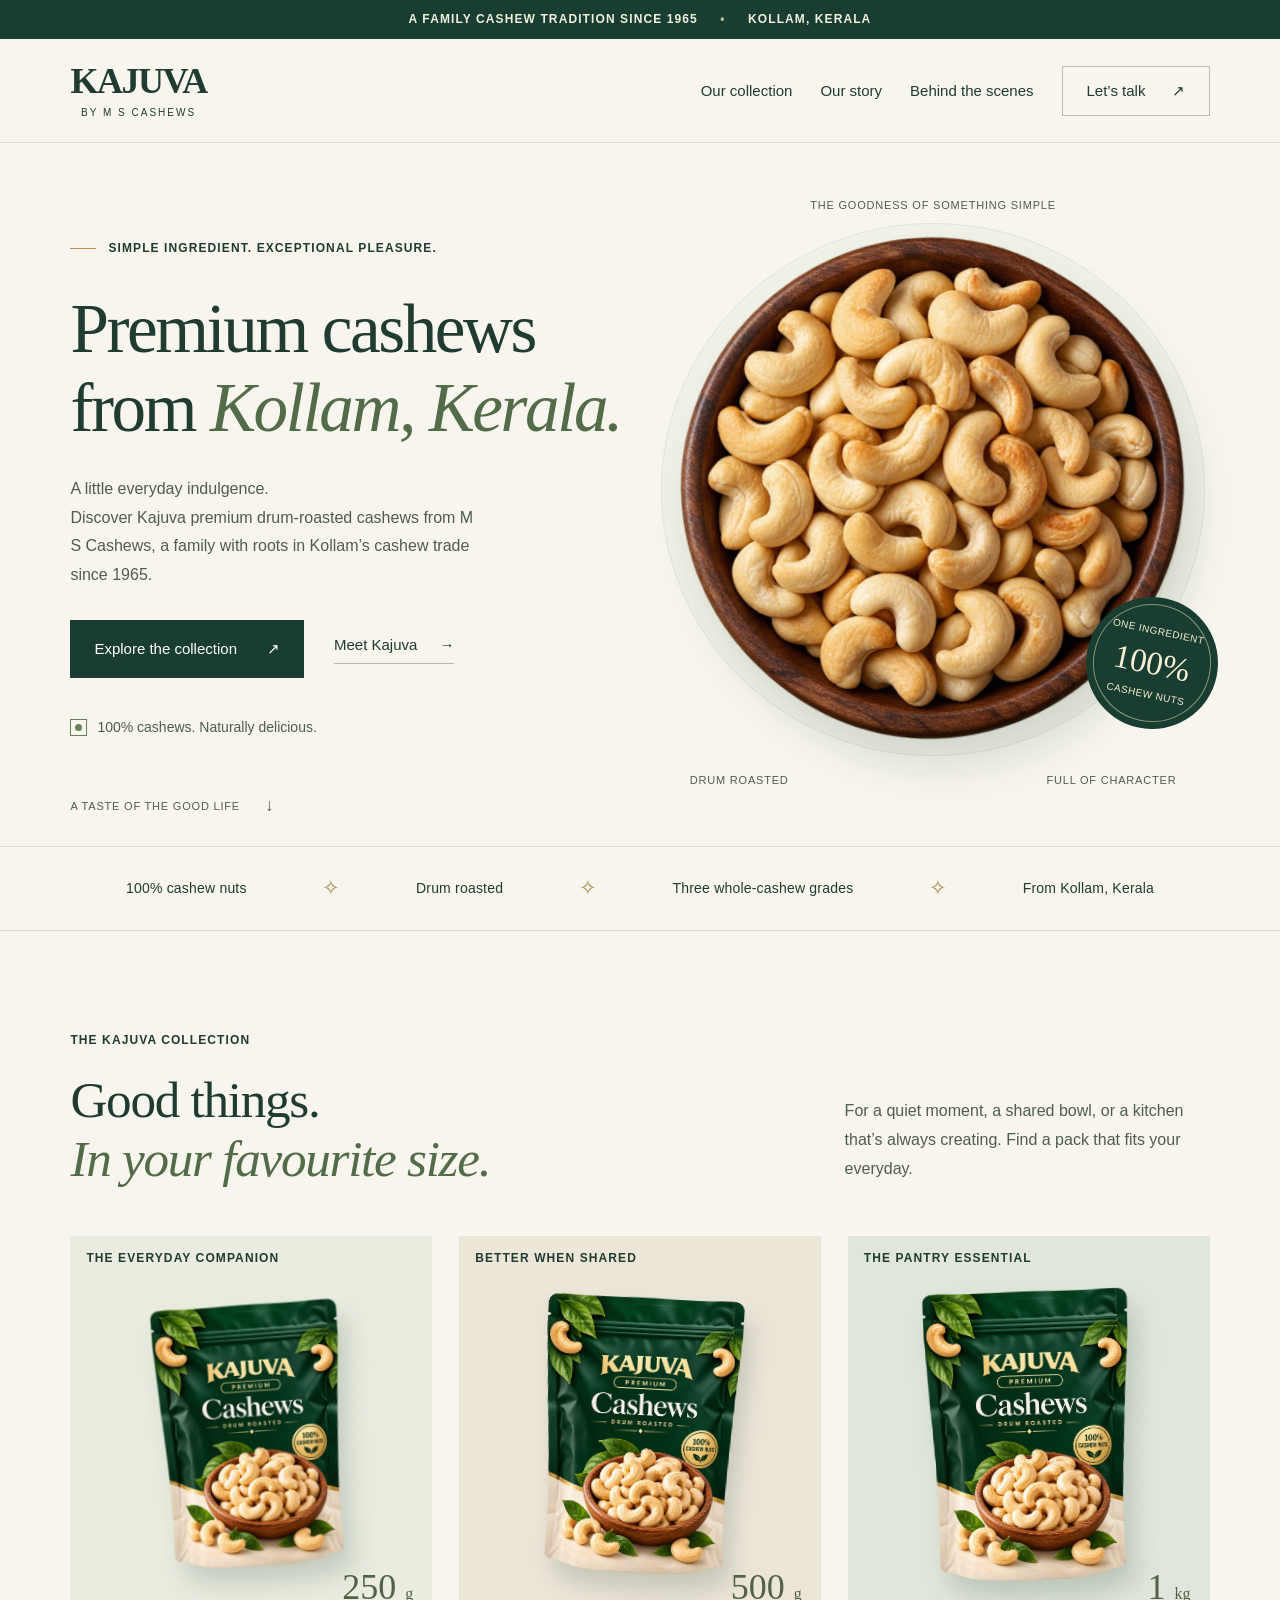
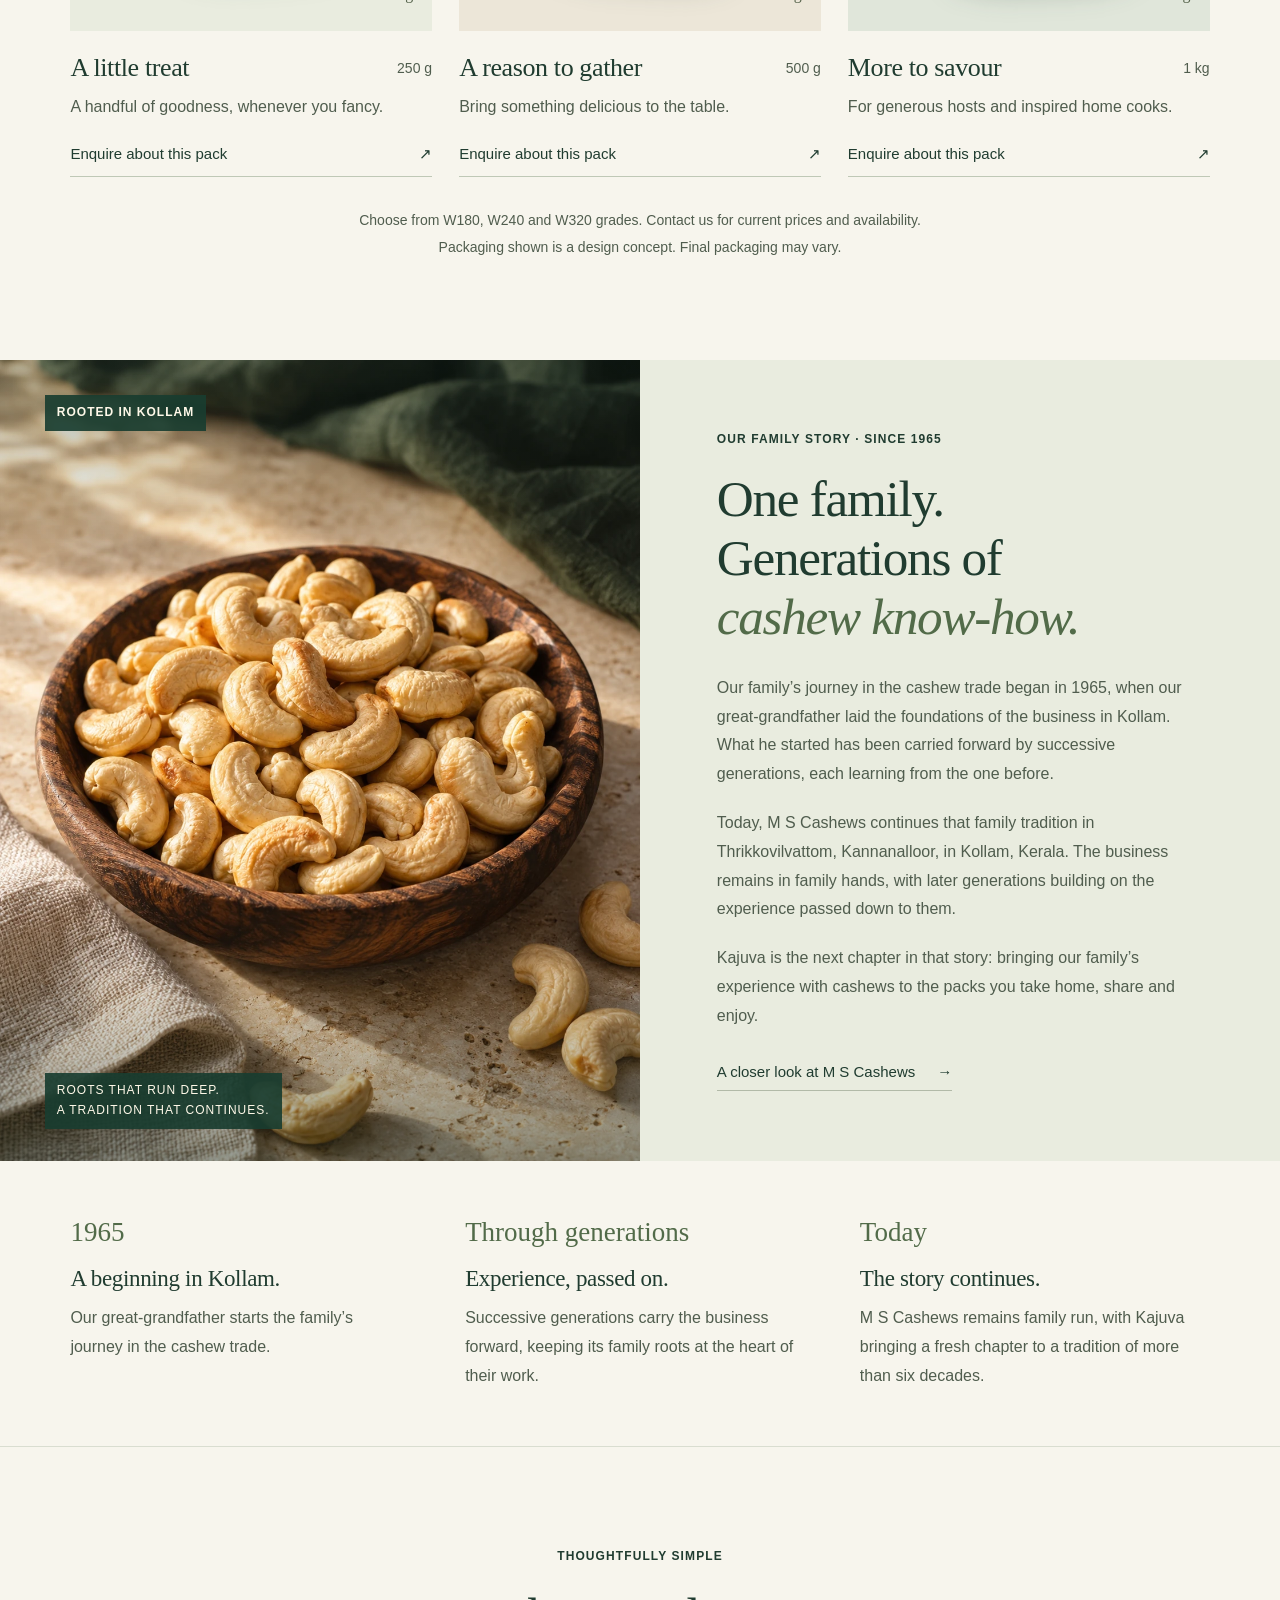
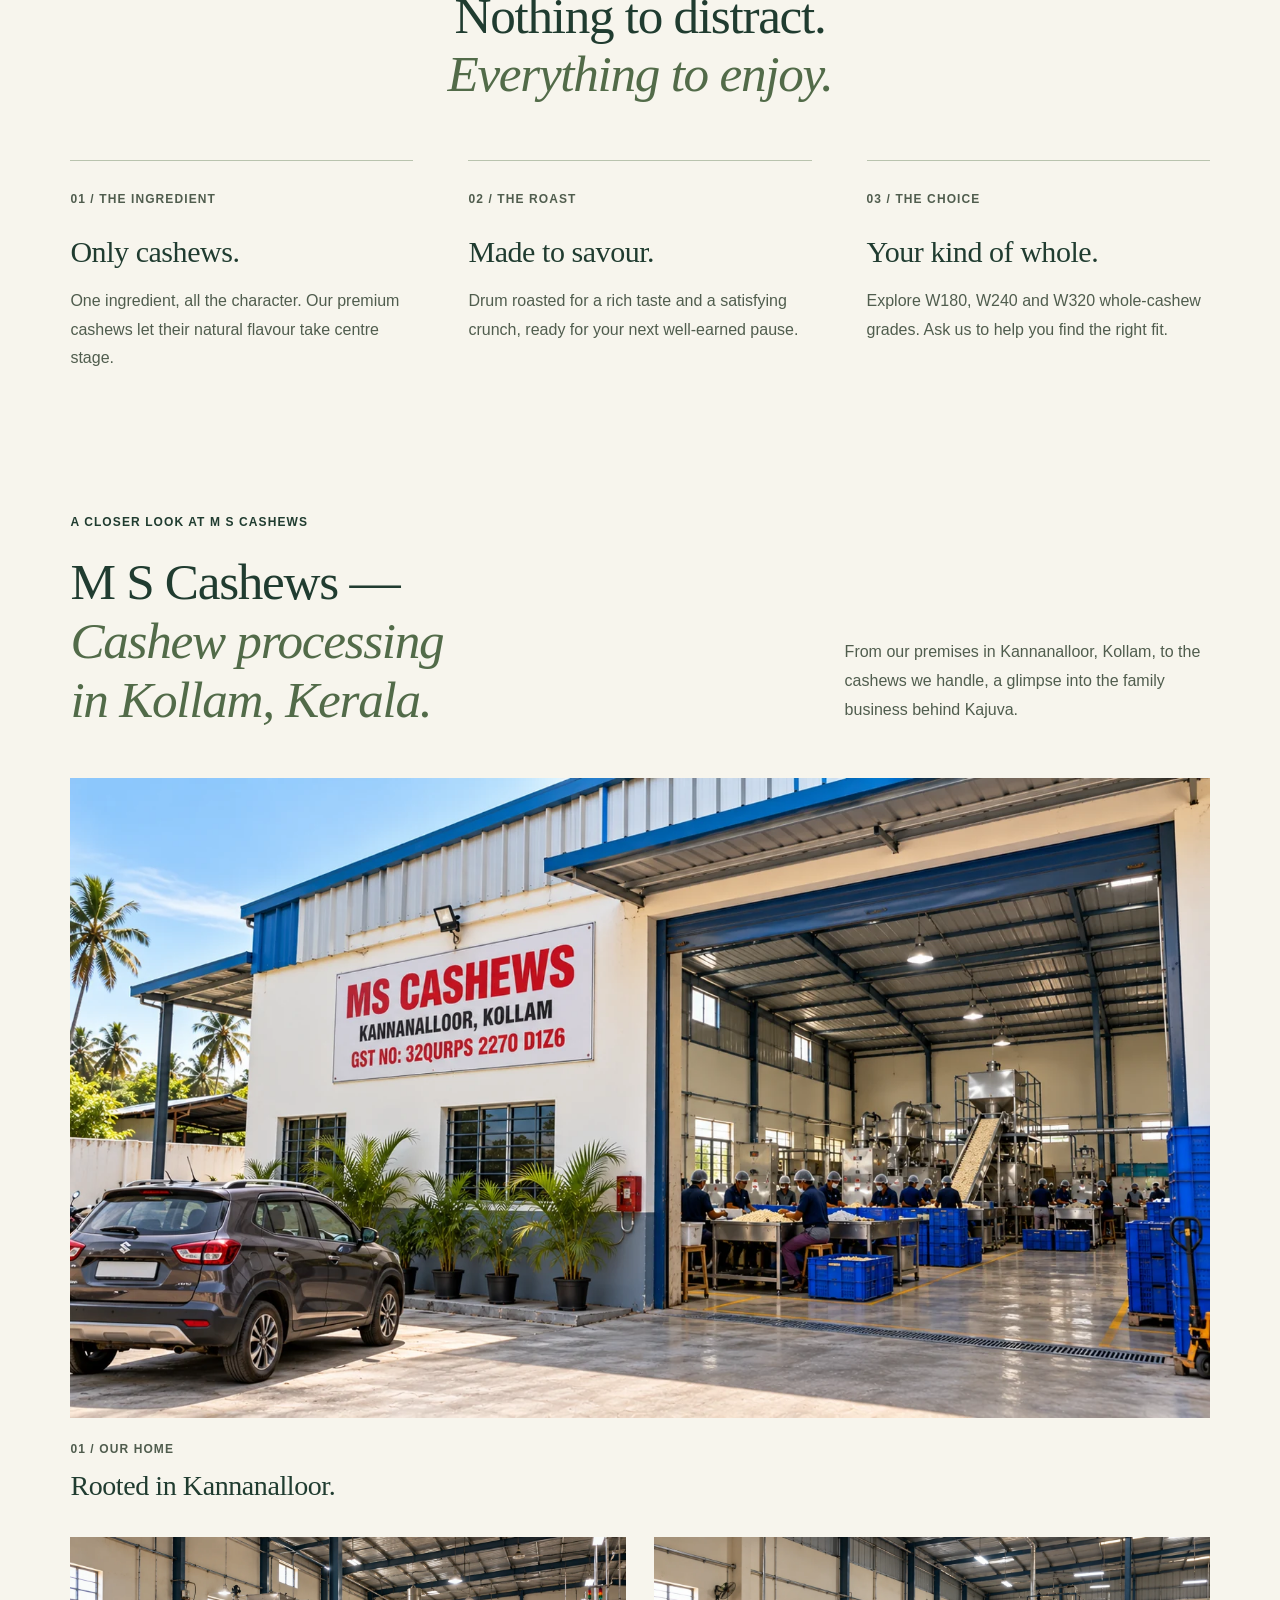
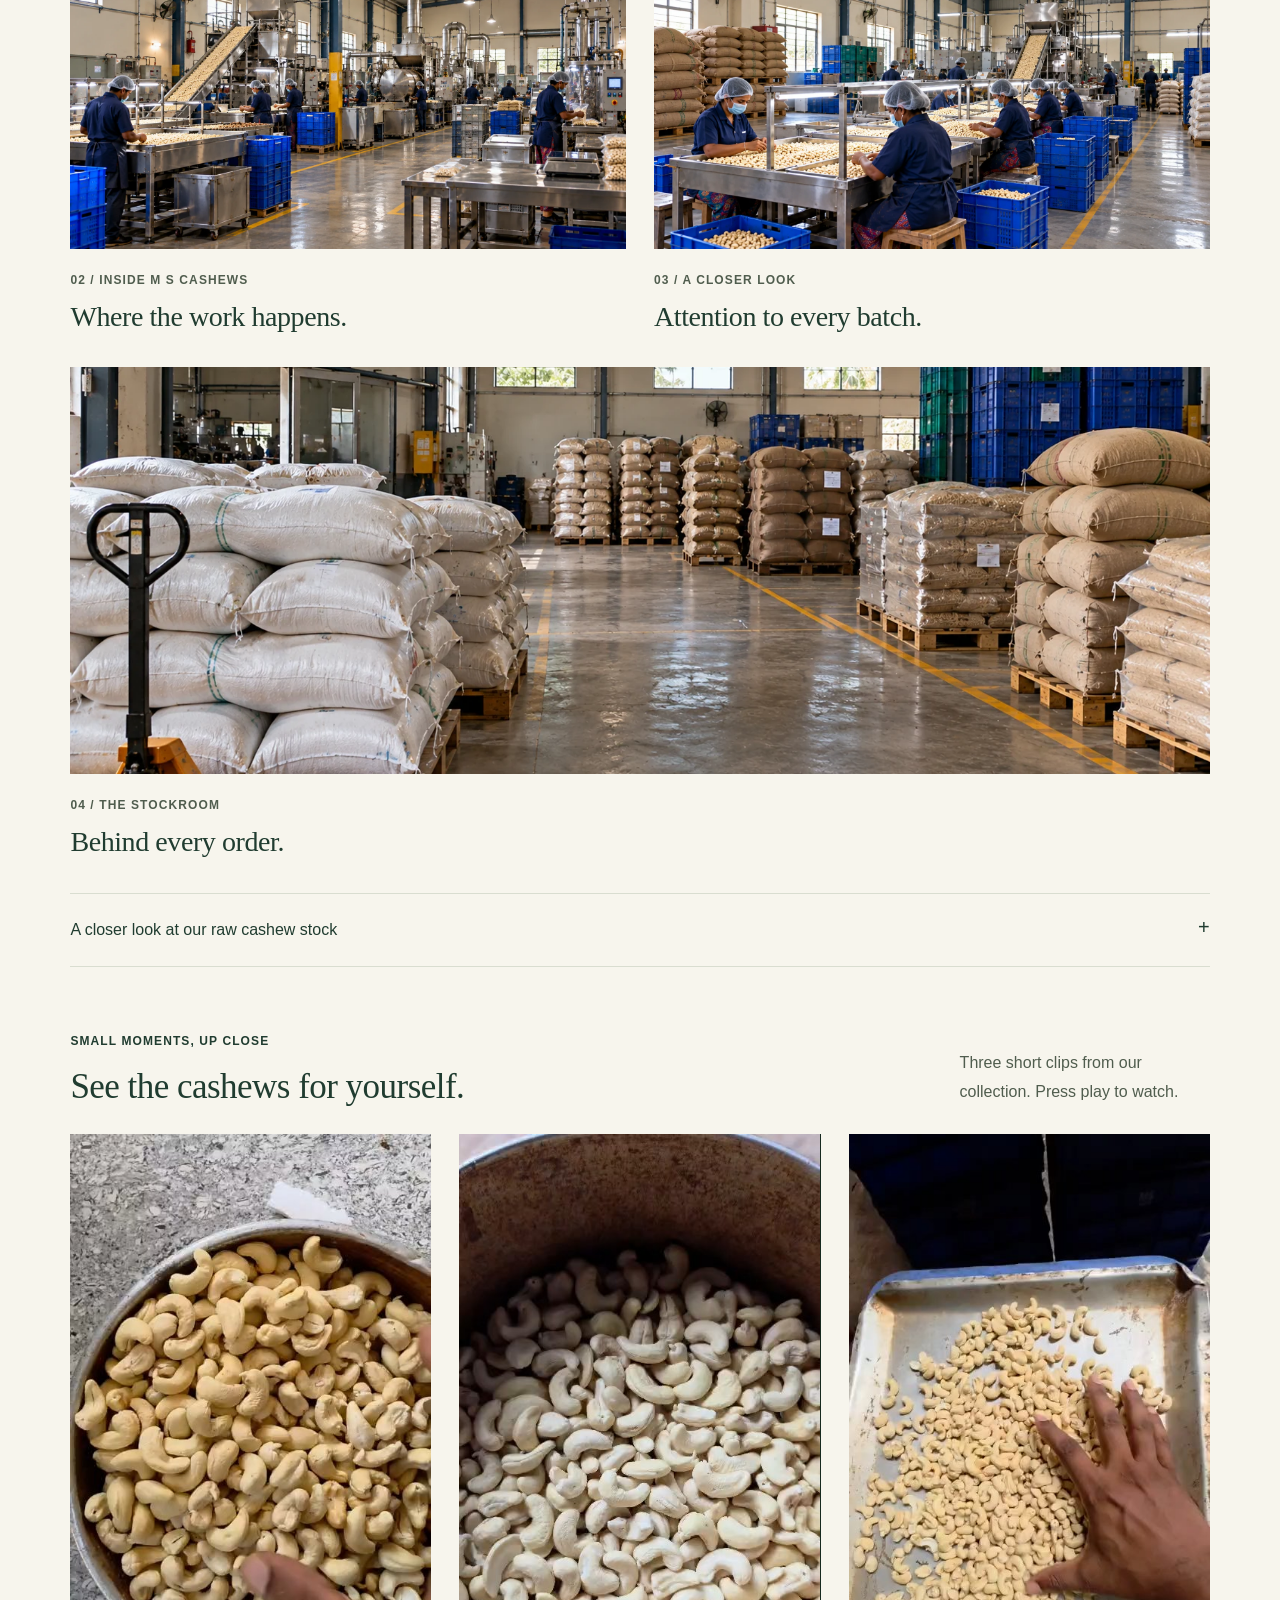
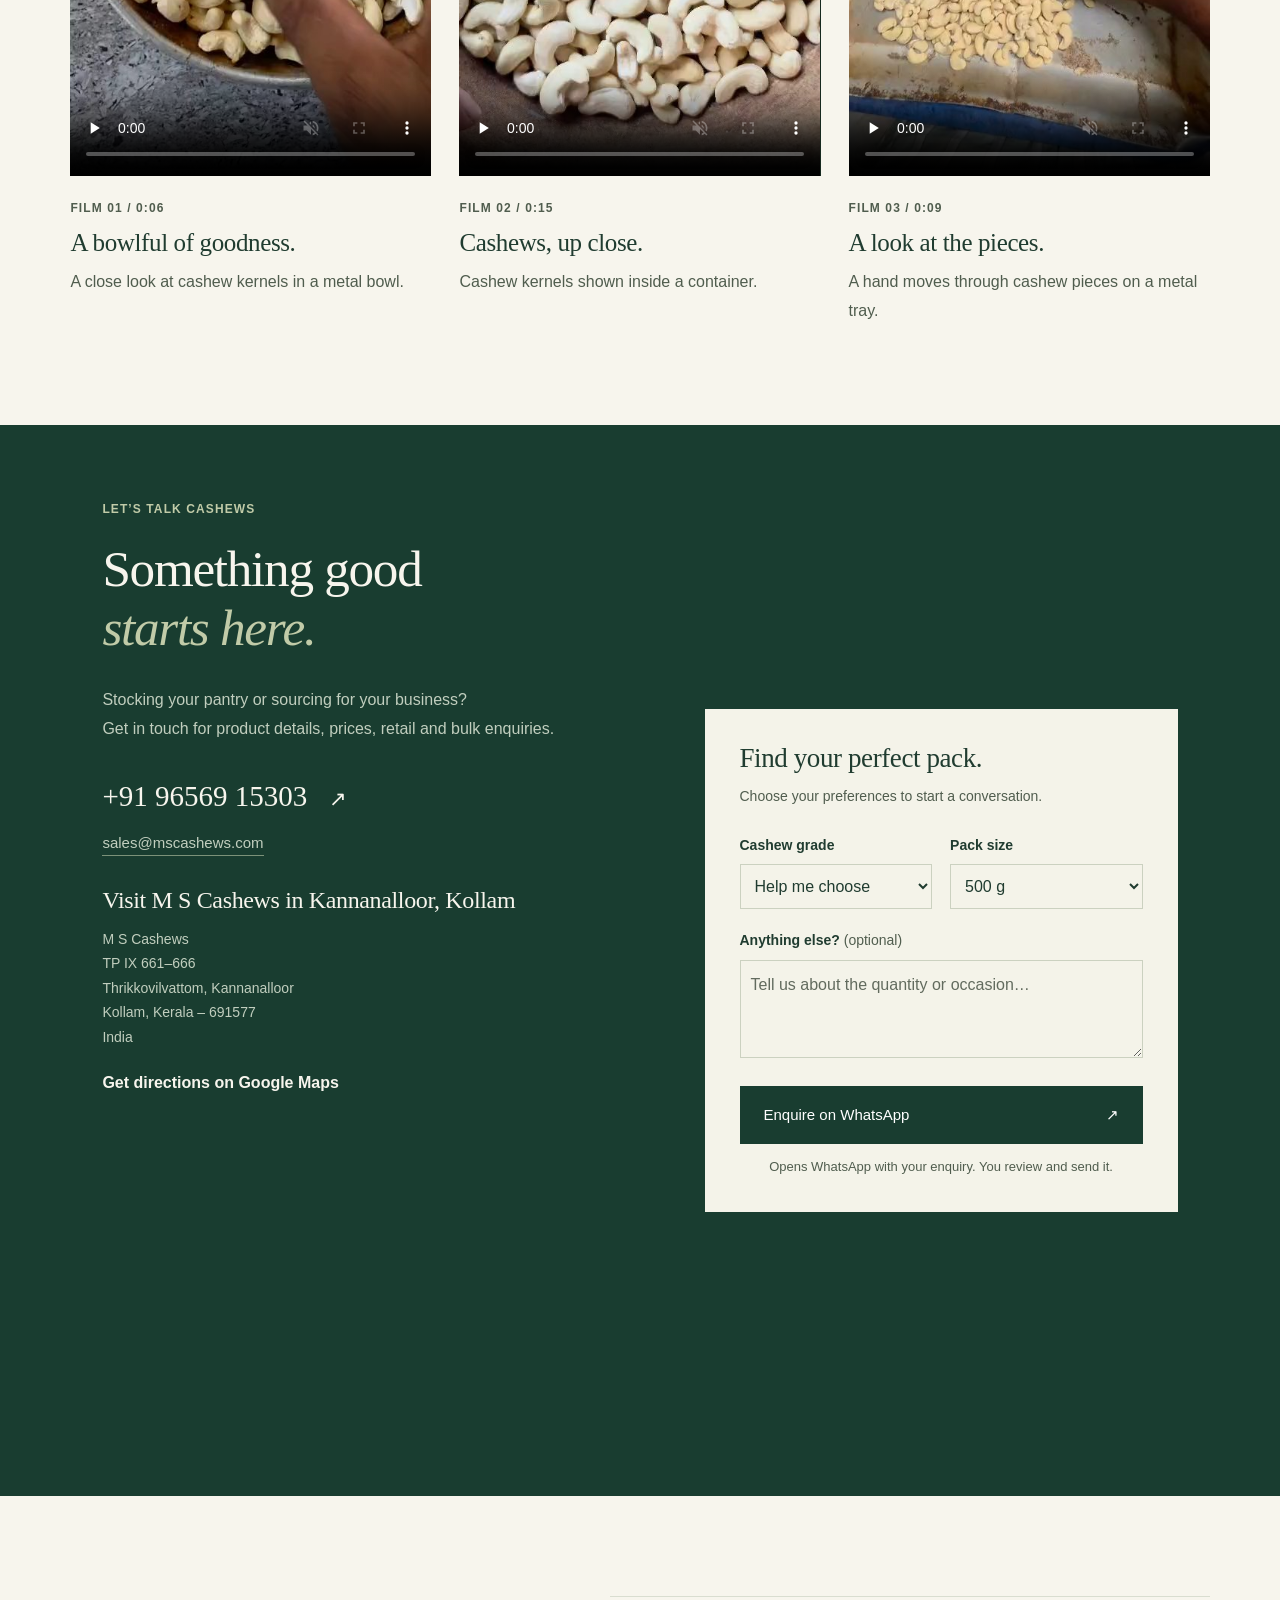
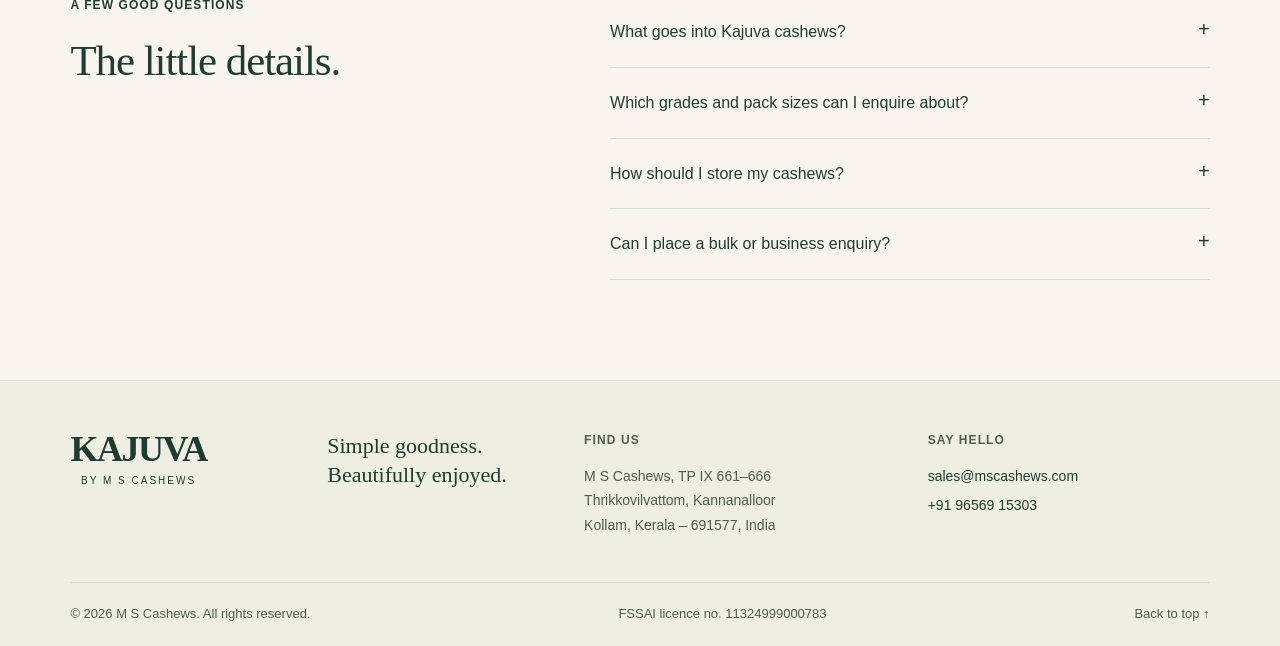
==== index.html @ 17d2f9c1 "Update index.html" ====
<!DOCTYPE html>
<html lang="en">
<head>
  <meta charset="UTF-8">
  <meta name="viewport" content="width=device-width, initial-scale=1">
  <meta name="theme-color" content="#193d30">
  <title>M S Cashews | Cashew Manufacturers in Kollam, Kerala</title>
  <meta name="description" content="Discover M S Cashews, a family-run cashew processing business in Kollam, Kerala, and Kajuva premium cashews. W180, W240 and W320 grades. Retail and bulk enquiries.">
  <link rel="canonical" href="https://www.mscashews.com/">
  <meta property="og:title" content="M S Cashews | Cashew Manufacturers in Kollam, Kerala">
  <meta property="og:description" content="Discover M S Cashews, a family-run cashew processing business in Kollam, Kerala, and Kajuva premium cashews. W180, W240 and W320 grades. Retail and bulk enquiries.">
  <meta property="og:type" content="website">
  <meta property="og:url" content="https://www.mscashews.com/">
  <meta property="og:site_name" content="M S Cashews / Kajuva">
  <meta property="og:locale" content="en_IN">
  <meta property="og:image" content="https://www.mscashews.com/assets/cashew-bowl-premium.webp">
  <meta property="og:image:type" content="image/webp">
  <meta property="og:image:width" content="1200">
  <meta property="og:image:height" content="1200">
  <meta property="og:image:alt" content="A wooden bowl filled with golden whole cashews">
  <meta name="twitter:card" content="summary_large_image">
  <meta name="twitter:title" content="M S Cashews | Cashew Manufacturers in Kollam, Kerala">
  <meta name="twitter:description" content="Discover M S Cashews, a family-run cashew processing business in Kollam, Kerala, and Kajuva premium cashews. W180, W240 and W320 grades. Retail and bulk enquiries.">
  <meta name="twitter:image" content="https://www.mscashews.com/assets/cashew-bowl-premium.webp">
  <meta name="twitter:image:alt" content="A wooden bowl filled with golden whole cashews">
  <script type="application/ld+json">
{
  "@context": "https://schema.org",
  "@type": "LocalBusiness",
  "@id": "https://www.mscashews.com/#business",
  "name": "M S Cashews",
  "url": "https://www.mscashews.com/",
  "telephone": "+91 96569 15303",
  "email": "sales@mscashews.com",
  "image": "https://www.mscashews.com/assets/factory-front.webp",
  "hasMap": "https://maps.app.goo.gl/WSSL39wLK2pPTMcL7",
  "geo": {
    "@type": "GeoCoordinates",
    "latitude": 8.8933112,
    "longitude": 76.6712317
  },
  "description": "M S Cashews is a family-run cashew business in Kannanalloor, Kollam, Kerala. The family’s cashew-trade journey began in 1965. Its consumer brand Kajuva offers premium drum-roasted cashews, with retail and bulk enquiries welcome.",
  "address": {
    "@type": "PostalAddress",
    "streetAddress": "TP IX 661–666, Thrikkovilvattom, Kannanalloor",
    "addressLocality": "Kollam",
    "addressRegion": "Kerala",
    "postalCode": "691577",
    "addressCountry": "IN"
  },
  "brand": {
    "@type": "Brand",
    "name": "Kajuva"
  }
}
  </script>
  <link rel="icon" href="assets/favicon.svg" type="image/svg+xml">
  <link rel="stylesheet" href="styles.css?v=20261001-1">
  <script src="script.js?v=20260930-5" defer></script>
</head>
<body>
  <a class="skip-link" href="#main">Skip to content</a>
  <div class="announcement">A FAMILY CASHEW TRADITION SINCE 1965 <span>•</span> KOLLAM, KERALA</div>
  <header class="header">
    <a class="brand" href="#home" aria-label="Kajuva home">KAJUVA<span>BY M S CASHEWS</span></a>
    <button class="menu-toggle" aria-controls="navigation" aria-expanded="false">Menu <span aria-hidden="true">☰</span></button>
    <nav id="navigation" aria-label="Main navigation">
      <a href="#collection">Our collection</a><a href="#story">Our story</a><a href="#behind-scenes">Behind the scenes</a>
      <a href="#contact" class="nav-contact">Let’s talk <span aria-hidden="true">↗</span></a>
    </nav>
  </header>
  <main id="main">
    <section class="hero" id="home" aria-labelledby="hero-title">
      <div class="hero-copy">
        <p class="eyebrow"><span class="tiny-line"></span> SIMPLE INGREDIENT. EXCEPTIONAL PLEASURE.</p>
        <h1 id="hero-title">Premium cashews<br>from <em>Kollam, Kerala.</em></h1>
        <p class="intro">A little everyday indulgence.<br>Discover Kajuva premium drum-roasted cashews from M S Cashews, a family with roots in Kollam’s cashew trade since 1965.</p>
        <div class="hero-actions"><a class="button" href="#collection">Explore the collection <span aria-hidden="true">↗</span></a><a class="text-link" href="#story">Meet Kajuva <span aria-hidden="true">→</span></a></div>
        <div class="hero-caption"><span class="veg" aria-hidden="true"><i></i></span><span>100% cashews. Naturally delicious.</span></div>
      </div>
      <div class="hero-art">
        <div class="hero-circle"></div>
        <span class="art-label">THE GOODNESS OF SOMETHING SIMPLE</span>
        <img class="hero-bowl" src="assets/cashew-bowl-premium.webp" alt="A wooden bowl filled with golden whole cashews" width="1200" height="1200" fetchpriority="high">
        <div class="seal"><span>ONE INGREDIENT</span><strong>100%</strong><span>CASHEW NUTS</span></div>
        <div class="art-footnote"><span>DRUM ROASTED</span><span>FULL OF CHARACTER</span></div>
      </div>
      <a class="scroll-note" href="#collection">A TASTE OF THE GOOD LIFE <span aria-hidden="true">↓</span></a>
    </section>
    <div class="qualities" aria-label="Product highlights"><span>100% cashew nuts</span><i aria-hidden="true">✧</i><span>Drum roasted</span><i aria-hidden="true">✧</i><span>Three whole-cashew grades</span><i aria-hidden="true">✧</i><span>From Kollam, Kerala</span></div>
    <section class="section collection" id="collection" aria-labelledby="collection-title">
      <div class="section-top"><div><p class="eyebrow">THE KAJUVA COLLECTION</p><h2 id="collection-title">Good things.<br><em>In your favourite size.</em></h2></div><p>For a quiet moment, a shared bowl, or a kitchen that’s always creating. Find a pack that fits your everyday.</p></div>
      <div class="product-grid">
        <article class="product"><div class="product-image"><span class="product-tag">THE EVERYDAY COMPANION</span><img src="assets/kajuva-pouch-premium.webp" width="864" height="1200" alt="Kajuva emerald and gold pouch concept" loading="lazy"><span class="pack-weight">250 <small>g</small></span></div><div class="product-title"><h3>A little treat</h3><span>250 g</span></div><p>A handful of goodness, whenever you fancy.</p><a href="https://wa.me/919656915303?text=Hello%20Kajuva%2C%20I%27d%20like%20to%20enquire%20about%20the%20250%20g%20pack." target="_blank" rel="noopener noreferrer" class="product-link">Enquire about this pack <span aria-hidden="true">↗</span></a></article>
        <article class="product"><div class="product-image"><span class="product-tag">BETTER WHEN SHARED</span><img src="assets/kajuva-pouch-premium.webp" width="864" height="1200" alt="Kajuva emerald and gold pouch concept" loading="lazy"><span class="pack-weight">500 <small>g</small></span></div><div class="product-title"><h3>A reason to gather</h3><span>500 g</span></div><p>Bring something delicious to the table.</p><a href="https://wa.me/919656915303?text=Hello%20Kajuva%2C%20I%27d%20like%20to%20enquire%20about%20the%20500%20g%20pack." target="_blank" rel="noopener noreferrer" class="product-link">Enquire about this pack <span aria-hidden="true">↗</span></a></article>
        <article class="product"><div class="product-image"><span class="product-tag">THE PANTRY ESSENTIAL</span><img src="assets/kajuva-pouch-premium.webp" width="864" height="1200" alt="Kajuva emerald and gold pouch concept" loading="lazy"><span class="pack-weight">1 <small>kg</small></span></div><div class="product-title"><h3>More to savour</h3><span>1 kg</span></div><p>For generous hosts and inspired home cooks.</p><a href="https://wa.me/919656915303?text=Hello%20Kajuva%2C%20I%27d%20like%20to%20enquire%20about%20the%201%20kg%20pack." target="_blank" rel="noopener noreferrer" class="product-link">Enquire about this pack <span aria-hidden="true">↗</span></a></article>
      </div>
      <p class="collection-note">Choose from W180, W240 and W320 grades. Contact us for current prices and availability.<br>Packaging shown is a design concept. Final packaging may vary.</p>
    </section>
    <section class="story" id="story" aria-labelledby="story-title">
      <div class="story-art"><span class="eyebrow">ROOTED IN KOLLAM</span><img src="assets/cashews-editorial.webp" alt="Whole roasted cashews in a wooden bowl, styled with natural linen and warm stone" width="1122" height="1402" loading="lazy"><span class="story-art-caption">ROOTS THAT RUN DEEP.<br>A TRADITION THAT CONTINUES.</span></div>
      <div class="story-copy"><p class="eyebrow">OUR FAMILY STORY · SINCE 1965</p><h2 id="story-title">One family.<br>Generations of<br><em>cashew know-how.</em></h2><p>Our family’s journey in the cashew trade began in 1965, when our great-grandfather laid the foundations of the business in Kollam. What he started has been carried forward by successive generations, each learning from the one before.</p><p>Today, M S Cashews continues that family tradition in Thrikkovilvattom, Kannanalloor, in Kollam, Kerala. The business remains in family hands, with later generations building on the experience passed down to them.</p><p>Kajuva is the next chapter in that story: bringing our family’s experience with cashews to the packs you take home, share and enjoy.</p><a class="text-link" href="#behind-scenes">A closer look at M S Cashews <span aria-hidden="true">→</span></a></div>
    </section>
    <div class="heritage-strip section" role="group" aria-label="Our family journey">
      <article><span class="heritage-year">1965</span><h3>A beginning in Kollam.</h3><p>Our great-grandfather starts the family’s journey in the cashew trade.</p></article>
      <article><span class="heritage-year">Through generations</span><h3>Experience, passed on.</h3><p>Successive generations carry the business forward, keeping its family roots at the heart of their work.</p></article>
      <article><span class="heritage-year">Today</span><h3>The story continues.</h3><p>M S Cashews remains family run, with Kajuva bringing a fresh chapter to a tradition of more than six decades.</p></article>
    </div>
    <section class="section quality" id="quality" aria-labelledby="quality-title">
      <div class="quality-heading"><p class="eyebrow">THOUGHTFULLY SIMPLE</p><h2 id="quality-title">Nothing to distract.<br><em>Everything to enjoy.</em></h2></div>
      <div class="quality-grid"><article><span class="feature-number">01 / THE INGREDIENT</span><h3>Only cashews.</h3><p>One ingredient, all the character. Our premium cashews let their natural flavour take centre stage.</p></article><article><span class="feature-number">02 / THE ROAST</span><h3>Made to savour.</h3><p>Drum roasted for a rich taste and a satisfying crunch, ready for your next well-earned pause.</p></article><article><span class="feature-number">03 / THE CHOICE</span><h3>Your kind of whole.</h3><p>Explore W180, W240 and W320 whole-cashew grades. Ask us to help you find the right fit.</p></article></div>
    </section>
    <section class="section behind-scenes" id="behind-scenes" aria-labelledby="behind-title">
      <div class="section-top"><div><p class="eyebrow">A CLOSER LOOK AT M S CASHEWS</p><h2 id="behind-title">M S Cashews —<br><em>Cashew processing<br>in Kollam, Kerala.</em></h2></div><p>From our premises in Kannanalloor, Kollam, to the cashews we handle, a glimpse into the family business behind Kajuva.</p></div>
      <div class="premises-grid">
        <figure class="premises-main"><a href="assets/factory-front.webp" target="_blank" rel="noopener" aria-label="View the M S Cashews premises image in a new tab"><img src="assets/factory-front.webp" alt="Front of the M S Cashews premises in Kannanalloor, Kollam" width="1600" height="900" loading="lazy"></a><figcaption><span>01 / OUR HOME</span><h3>Rooted in Kannanalloor.</h3></figcaption></figure>
        <figure><a href="assets/factory-inside.webp" target="_blank" rel="noopener" aria-label="View the work area image in a new tab"><img src="assets/factory-inside.webp" alt="Cashew equipment and blue storage crates inside M S Cashews, Kannanalloor" width="1600" height="900" loading="lazy"></a><figcaption><span>02 / INSIDE M S CASHEWS</span><h3>Where the work happens.</h3></figcaption></figure>
        <figure><a href="assets/cashew-selection.webp" target="_blank" rel="noopener" aria-label="View the cashew selection image in a new tab"><img src="assets/cashew-selection.webp" alt="People sorting cashews at tables inside M S Cashews in Kollam" width="1600" height="900" loading="lazy"></a><figcaption><span>03 / A CLOSER LOOK</span><h3>Attention to every batch.</h3></figcaption></figure>
        <figure class="premises-wide"><a href="assets/stockroom.webp" target="_blank" rel="noopener" aria-label="View the stockroom image in a new tab"><img src="assets/stockroom.webp" alt="M S Cashews stockroom with stacked sacks, storage crates and a pallet truck" width="1600" height="900" loading="lazy"></a><figcaption><span>04 / THE STOCKROOM</span><h3>Behind every order.</h3></figcaption></figure>
      </div>
      <details class="stock-gallery"><summary>A closer look at our raw cashew stock <span aria-hidden="true">+</span></summary><p>Cashews in their shells, pictured in the stock sacks. Select an image to see it in full.</p><div class="stock-grid">
        <a href="assets/raw-cashews-1.webp" target="_blank" rel="noopener" aria-label="View raw cashew stock photo 1 in a new tab"><img src="assets/raw-cashews-1.webp" alt="Raw in-shell cashews in an open jute sack, view 1" width="720" height="1280" loading="lazy"></a>
        <a href="assets/raw-cashews-2.webp" target="_blank" rel="noopener" aria-label="View raw cashew stock photo 2 in a new tab"><img src="assets/raw-cashews-2.webp" alt="Raw in-shell cashews in an open jute sack, view 2" width="720" height="1280" loading="lazy"></a>
        <a href="assets/raw-cashews-3.webp" target="_blank" rel="noopener" aria-label="View raw cashew stock photo 3 in a new tab"><img src="assets/raw-cashews-3.webp" alt="Raw in-shell cashews in an open jute sack, view 3" width="720" height="1280" loading="lazy"></a>
        <a href="assets/raw-cashews-4.webp" target="_blank" rel="noopener" aria-label="View raw cashew stock photo 4 in a new tab"><img src="assets/raw-cashews-4.webp" alt="Raw in-shell cashews in an open jute sack, view 4" width="720" height="1280" loading="lazy"></a>
      </div></details>
      <div class="video-heading"><div><p class="eyebrow">SMALL MOMENTS, UP CLOSE</p><h3>See the cashews for yourself.</h3></div><p>Three short clips from our collection. Press play to watch.</p></div>
      <div class="video-grid">
        <figure class="video-card"><video controls playsinline muted preload="none" poster="assets/video-1-poster.jpg" width="478" height="850" aria-label="A bowlful of goodness." aria-describedby="video-description-1"><source src="assets/cashews-video-1.mp4" type="video/mp4">Your browser does not support embedded video. <a href="assets/cashews-video-1.mp4">Download this video</a>.</video><figcaption><span>FILM 01 / 0:06</span><h3>A bowlful of goodness.</h3><p id="video-description-1">A close look at cashew kernels in a metal bowl.</p></figcaption></figure>
        <figure class="video-card"><video controls playsinline muted preload="none" poster="assets/video-2-poster.jpg" width="478" height="850" aria-label="Cashews, up close." aria-describedby="video-description-2"><source src="assets/cashews-video-2.mp4" type="video/mp4">Your browser does not support embedded video. <a href="assets/cashews-video-2.mp4">Download this video</a>.</video><figcaption><span>FILM 02 / 0:15</span><h3>Cashews, up close.</h3><p id="video-description-2">Cashew kernels shown inside a container.</p></figcaption></figure>
        <figure class="video-card"><video controls playsinline muted preload="none" poster="assets/video-3-poster.jpg" width="478" height="850" aria-label="A look at the pieces." aria-describedby="video-description-3"><source src="assets/cashews-video-3.mp4" type="video/mp4">Your browser does not support embedded video. <a href="assets/cashews-video-3.mp4">Download this video</a>.</video><figcaption><span>FILM 03 / 0:09</span><h3>A look at the pieces.</h3><p id="video-description-3">A hand moves through cashew pieces on a metal tray.</p></figcaption></figure>
      </div>
    </section>
    <section class="contact" id="contact" aria-labelledby="contact-title">
      <div class="contact-copy"><p class="eyebrow">LET’S TALK CASHEWS</p><h2 id="contact-title">Something good<br><em>starts here.</em></h2><p>Stocking your pantry or sourcing for your business?<br>Get in touch for product details, prices, retail and bulk enquiries.</p><a class="contact-phone" href="tel:+919656915303">+91 96569 15303 <span aria-hidden="true">↗</span></a><a class="contact-email" href="mailto:sales@mscashews.com">sales@mscashews.com</a><div class="contact-location"><h3>Visit M S Cashews in Kannanalloor, Kollam</h3><address>M S Cashews<br>TP IX 661–666<br>Thrikkovilvattom, Kannanalloor<br>Kollam, Kerala – 691577<br>India</address><p class="location-directions" style="margin:20px 0 10px;font-weight:600;">Get directions on Google Maps</p>
        <div class="google-map" style="width:100%;max-width:100%;margin:0 0 14px;border-radius:12px;overflow:hidden;">
          <iframe src="https://www.google.com/maps/embed?pb=!1m18!1m12!1m3!1d126139.27699196005!2d76.51879639726563!3d8.893311200000003!2m3!1f0!2f0!3f0!3m2!1i1024!2i768!4f13.1!3m3!1m2!1s0x3b05e31a122a84a1%3A0x15b1edde694fe89e!2sMs%20Cashews!5e0!3m2!1sen!2sin!4v1793275626502!5m2!1sen!2sin" title="M S Cashews location on Google Maps" width="100%" height="300" style="display:block;width:100%;border:0;" allowfullscreen loading="lazy" referrerpolicy="strict-origin-when-cross-origin"></iframe>
        </div></div></div>
      <form class="enquiry" id="enquiry-form"><h3>Find your perfect pack.</h3><p>Choose your preferences to start a conversation.</p><div class="form-row"><div><label for="grade">Cashew grade</label><select id="grade" name="grade"><option value="Not sure — please advise">Help me choose</option><option>W180</option><option>W240</option><option>W320</option></select></div><div><label for="pack">Pack size</label><select id="pack" name="pack"><option>250 g</option><option selected>500 g</option><option>1 kg</option><option>Bulk requirement</option><option>Other</option></select></div></div><label for="message">Anything else? <span>(optional)</span></label><textarea id="message" name="message" rows="3" maxlength="1000" placeholder="Tell us about the quantity or occasion…"></textarea><button class="button" type="submit">Enquire on WhatsApp <span aria-hidden="true">↗</span></button><p class="form-note">Opens WhatsApp with your enquiry. You review and send it.</p><noscript><p><a href="https://wa.me/919656915303">Contact us directly on WhatsApp</a></p></noscript></form>
    </section>
    <section class="section faq" aria-labelledby="faq-title"><div><p class="eyebrow">A FEW GOOD QUESTIONS</p><h2 id="faq-title">The little details.</h2></div><div class="faq-list"><details><summary>What goes into Kajuva cashews?<span aria-hidden="true">+</span></summary><p>Kajuva contains one ingredient: cashew nuts (100%), drum roasted for rich flavour and crunch. Allergen information: contains nuts.</p></details><details><summary>Which grades and pack sizes can I enquire about?<span aria-hidden="true">+</span></summary><p>Our range includes W180, W240 and W320 whole-cashew grades, with 250 g, 500 g and 1 kg packaging. Contact us to confirm the grade and size combinations currently available.</p></details><details><summary>How should I store my cashews?<span aria-hidden="true">+</span></summary><p>Store in a cool, dry place away from direct sunlight. Once opened, reseal tightly or transfer to an airtight container.</p></details><details><summary>Can I place a bulk or business enquiry?<span aria-hidden="true">+</span></summary><p>Yes. Contact M S Cashews with your preferred grade and quantity. Our team can discuss current availability, pricing and order arrangements with you.</p></details></div></section>
  </main>
  <footer><div class="footer-main"><a class="brand" href="#home">KAJUVA<span>BY M S CASHEWS</span></a><p>Simple goodness.<br>Beautifully enjoyed.</p><div><span class="footer-label">FIND US</span><address>M S Cashews, TP IX 661–666<br>Thrikkovilvattom, Kannanalloor<br>Kollam, Kerala – 691577, India</address></div><div><span class="footer-label">SAY HELLO</span><a href="mailto:sales@mscashews.com">sales@mscashews.com</a><a href="tel:+919656915303">+91 96569 15303</a></div></div><div class="footer-bottom"><span>© <span id="year">2026</span> M S Cashews. All rights reserved.</span><span>FSSAI licence no. 11324999000783</span><a href="#home">Back to top ↑</a></div></footer>
</body>
</html>
---- styles.css ----
:root{--ink:#203c30;--green:#193d30;--paper:#f7f5ed;--muted:#687165;--line:#d9ddd0;--sage:#e8ecdf;--gold:#bb9052}*{box-sizing:border-box}html{scroll-behavior:smooth;scroll-padding-top:105px}body{margin:0;background:var(--paper);color:var(--ink);font-family:Arial,Helvetica,sans-serif;font-size:15px;line-height:1.7}a{color:inherit;text-decoration:none}button,input,select,textarea{font:inherit}button,a,select,textarea{-webkit-tap-highlight-color:transparent}button,a{touch-action:manipulation}button{cursor:pointer}img{max-width:100%;display:block}h1,h2,h3,p{margin:0}h1,h2,h3{font-family:Georgia,'Times New Roman',serif;font-weight:400;line-height:1.08}h1{font-size:clamp(52px,5.4vw,88px);letter-spacing:-4px}h2{font-size:clamp(38px,4vw,58px);letter-spacing:-2px}h3{font-size:28px;letter-spacing:-.6px}em{font-weight:400;color:#6e8064}a:focus-visible,button:focus-visible,select:focus-visible,textarea:focus-visible,summary:focus-visible{outline:3px solid var(--gold);outline-offset:5px}.skip-link{position:fixed;top:-100px;left:16px;background:white;padding:12px;z-index:20}.skip-link:focus{top:12px}.announcement{background:var(--green);color:#eff0dd;text-align:center;font-size:9px;font-weight:600;letter-spacing:2.1px;padding:10px 20px}.announcement span{margin:0 18px;color:#b7c09f}.header{padding:24px 5.5%;display:flex;align-items:center;justify-content:space-between;background:var(--paper);border-bottom:1px solid var(--line);position:sticky;top:0;z-index:10}.brand{font-family:Georgia,serif;font-size:36px;line-height:1;letter-spacing:-1.5px;font-weight:bold;display:inline-block}.brand span{display:block;font-family:Arial,sans-serif;font-size:8px;letter-spacing:3px;font-weight:400;margin-top:9px;text-align:center}.header nav{display:flex;gap:38px;align-items:center;font-size:12px}.header nav>a:not(.nav-contact):hover{color:#788562}.nav-contact{border:1px solid #b6c0ad;padding:11px 24px}.nav-contact span{margin-left:22px}.menu-toggle{display:none}.hero{max-width:1600px;margin:auto;min-height:650px;padding:75px 5.5% 86px;display:grid;grid-template-columns:1.06fr 1fr;align-items:center;position:relative;overflow:hidden}.eyebrow{font-size:9px;letter-spacing:2.1px;font-weight:600;line-height:1.6}.hero .eyebrow{display:flex;align-items:center;gap:12px;margin-bottom:30px}.tiny-line{height:1px;width:26px;background:var(--gold)}.intro{font-size:15px;color:#697064;line-height:1.9;margin:27px 0 30px;max-width:365px}.hero-actions{display:flex;gap:30px;align-items:center}.button{display:inline-flex;justify-content:space-between;align-items:center;gap:30px;background:var(--green);color:#fff;border:1px solid var(--green);padding:16px 23px;font-size:12px;transition:background .2s,transform .2s}.button:hover{background:#305740;transform:translateY(-2px)}.text-link{font-size:12px;border-bottom:1px solid #b2baa8;padding-bottom:6px;display:inline-flex;gap:22px}.hero-caption{display:flex;align-items:center;gap:10px;margin-top:37px;color:#6b7266;font-size:10px}.veg{display:inline-grid;place-items:center;width:17px;height:17px;border:1px solid #668158}.veg i{display:block;width:7px;height:7px;background:#668158;border-radius:50%}.hero-art{position:relative;min-width:0;aspect-ratio:1.04;display:grid;place-items:center}.hero-circle{position:absolute;width:91%;height:91%;border-radius:50%;background:#e7eadc;box-shadow:0 0 0 19px #f0f1e7,0 0 0 20px #e1e5d7}.hero-bowl{position:relative;width:91%;filter:drop-shadow(8px 28px 20px #26372424);transform:rotate(-13deg)}.art-label{position:absolute;top:-12px;font-size:8px;letter-spacing:2.4px;z-index:1}.seal{position:absolute;right:-8px;bottom:31px;background:var(--green);color:#f7efd5;width:114px;height:114px;border-radius:50%;display:flex;flex-direction:column;align-items:center;justify-content:center;outline:1px solid #85967b;outline-offset:-8px;transform:rotate(12deg)}.seal span{font-size:7px;letter-spacing:1px}.seal strong{font-family:Georgia,serif;font-size:33px;font-weight:400;line-height:1.4}.art-footnote{position:absolute;bottom:-20px;display:flex;justify-content:space-between;width:78%;font-size:8px;letter-spacing:1.5px;color:#75806c}.scroll-note{position:absolute;bottom:25px;left:5.5%;font-size:8px;letter-spacing:1.6px;display:flex;gap:25px;align-items:center}.scroll-note span{font-size:17px}.qualities{display:flex;justify-content:space-evenly;align-items:center;gap:20px;border-block:1px solid var(--line);padding:23px 5.5%;font-size:11px;letter-spacing:.7px}.qualities i{color:#a88d53;font-size:21px;font-style:normal}.section{padding:100px 5.5%;max-width:1600px;margin:auto}.section-top{display:flex;justify-content:space-between;gap:60px;align-items:flex-end;margin-bottom:48px}.section-top .eyebrow,.quality-heading .eyebrow,.story-copy .eyebrow,.contact .eyebrow,.faq .eyebrow{margin-bottom:20px}.section-top>p{max-width:320px;font-size:13px;color:var(--muted);padding-bottom:5px}.product-grid{display:grid;grid-template-columns:repeat(3,1fr);gap:27px}.product-image{background:#e9ecdf;position:relative;height:365px;display:flex;align-items:center;justify-content:center;overflow:hidden}.product:nth-child(2) .product-image{background:#ece6d8}.product:nth-child(3) .product-image{background:#e0e6da}.product-image img{height:260px;width:auto;max-width:75%;object-fit:contain;transform:rotate(-7deg);box-shadow:12px 18px 20px #1d3c3020;border-radius:3px 3px 12px 12px;transition:transform .4s}.product:nth-child(2) .product-image img{transform:rotate(4deg)}.product:nth-child(3) .product-image img{transform:rotate(-4deg)}.product:hover .product-image img{transform:rotate(0deg) translateY(-6px)}.product-tag{position:absolute;top:18px;left:20px;font-size:8px;letter-spacing:1.6px}.pack-weight{position:absolute;bottom:12px;right:19px;font-family:Georgia,serif;font-size:36px;color:#536149}.pack-weight small{font-size:16px}.product-title{display:flex;justify-content:space-between;align-items:center;margin-top:22px;gap:10px}.product-title h3{font-size:26px}.product-title>span{font-size:11px;white-space:nowrap;color:var(--muted)}.product>p{font-size:12px;margin-top:10px;color:var(--muted)}.product-link{display:flex;justify-content:space-between;border-bottom:1px solid #bfc8b6;padding:20px 0 10px;font-size:11px}.product-link:hover{color:#788562}.collection-note{text-align:center;font-size:10px;color:var(--muted);margin-top:30px}.story{display:grid;grid-template-columns:1fr 1fr;background:#e9ecdf;max-width:1600px;margin:auto}.story-art{position:relative;overflow:hidden;background:#d9dfcc;min-height:595px;padding:45px 11%}.story-art img{width:95%;margin:20px auto;transform:rotate(-8deg)}.story-art-caption{position:absolute;bottom:35px;left:11%;font-size:8px;letter-spacing:1.8px}.story-copy{padding:70px 12%;align-self:center}.story-copy h2{margin-bottom:27px}.story-copy>p:not(.eyebrow){font-size:13px;color:#64705e;margin-bottom:20px;max-width:420px}.story-copy .text-link{margin-top:9px}.quality-heading{text-align:center;margin-bottom:56px}.quality-grid{display:grid;grid-template-columns:repeat(3,1fr);gap:55px}.quality-grid article{border-top:1px solid #b9c3ae;padding-top:23px}.feature-number{font-size:8px;letter-spacing:1.6px;color:#748269}.quality-grid h3{margin:23px 0 17px;font-size:30px}.quality-grid p{color:var(--muted);font-size:13px;max-width:300px}.contact{background:var(--green);color:var(--paper);padding:75px 8%;display:grid;grid-template-columns:1fr 1fr;gap:12%;}.contact em{color:#c1cba8}.contact .eyebrow{color:#c1cba8}.contact-copy>p:not(.eyebrow){font-size:12px;color:#c1cebe;margin:28px 0}.contact-phone{display:block;font-family:Georgia,serif;font-size:29px}.contact-phone span{font-family:Arial,sans-serif;font-size:21px;margin-left:14px}.contact-email{font-size:12px;color:#c1cebe;display:inline-block;margin-top:9px;border-bottom:1px solid #7c9279}.enquiry{background:#f4f3e9;color:var(--ink);padding:34px 35px;align-self:center}.enquiry h3{font-size:27px}.enquiry>p{font-size:11px;color:var(--muted);margin:10px 0 24px}.form-row{display:grid;grid-template-columns:1fr 1fr;gap:18px}label{display:block;font-size:10px;margin-bottom:7px}label span{color:#73806c}select,textarea{width:100%;border:1px solid #cbd1c0;background:transparent;border-radius:0;padding:12px 10px;color:var(--ink);font-size:12px;margin-bottom:19px;min-height:45px}textarea{resize:vertical;min-height:85px;max-height:250px}.enquiry .button{width:100%}.enquiry .form-note{font-size:9px;margin:12px 0 0;text-align:center}.faq{display:grid;grid-template-columns:1fr 1.25fr;gap:60px}.faq h2{font-size:43px}.faq-list details{border-bottom:1px solid var(--line)}.faq-list details:first-child{border-top:1px solid var(--line)}summary{list-style:none;cursor:pointer;font-size:13px;padding:22px 0;display:flex;justify-content:space-between;gap:22px}summary::-webkit-details-marker{display:none}summary span{font-size:20px;line-height:1}.faq-list details[open] summary span{transform:rotate(45deg)}.faq-list details p{font-size:12px;color:var(--muted);padding:0 35px 22px 0}footer{border-top:1px solid var(--line);padding:50px 5.5% 20px;background:#eeeee3}.footer-main{display:grid;grid-template-columns:1fr 1fr 1.5fr 1fr;gap:40px}.footer-main>.brand{justify-self:start;align-self:start}.footer-main>p{font-family:Georgia,serif;font-size:22px;line-height:1.35}.footer-label{display:block;font-size:8px;letter-spacing:1.8px;margin-bottom:13px;color:#6d795f}address{font-style:normal;font-size:11px;color:var(--muted)}.footer-main>div>a{display:block;font-size:11px;margin-bottom:5px}.footer-bottom{display:flex;justify-content:space-between;gap:25px;border-top:1px solid #d3d8c8;padding-top:20px;margin-top:45px;font-size:9px;color:#6d765f}@media(min-width:1500px){.hero{min-height:740px}.hero-art{max-width:600px}.product-image{height:420px}.product-image img{height:310px}}@media(max-width:1100px){.hero{min-height:580px;gap:25px}h1{letter-spacing:-2.5px}.hero-actions{gap:16px}.hero .button{gap:15px;padding:14px 17px}.hero .text-link{gap:9px}.header nav{gap:22px}.product-image{height:310px}.product-image img{height:220px}.product-title h3{font-size:22px}.contact{gap:7%;padding-inline:5.5%}.story-copy{padding:55px 10%}.story-art{min-height:560px;display:flex;flex-direction:column;justify-content:center}.quality-grid{gap:30px}.footer-main{gap:25px}}@media(max-width:760px){html{scroll-padding-top:95px}.announcement{font-size:7px;letter-spacing:1.2px;padding:9px}.announcement span{margin:0 8px}.header{padding:21px 6%;flex-wrap:wrap}.brand{font-size:30px}.brand span{font-size:7px;letter-spacing:2.5px}.menu-toggle{display:flex;align-items:center;gap:12px;background:none;border:1px solid #c3cab9;color:var(--ink);padding:8px 12px;font-size:11px}.header nav{display:none;width:100%;padding:25px 0 4px;gap:22px;flex-direction:column;align-items:stretch}.header nav.is-open{display:flex}.nav-contact{display:flex;justify-content:space-between}.hero{grid-template-columns:1fr;padding:49px 6% 60px;gap:45px;min-height:auto}.hero .eyebrow{font-size:7px;letter-spacing:1.5px;margin-bottom:23px}h1{font-size:clamp(49px,9vw,69px);letter-spacing:-2px}.intro{font-size:13px;margin:24px 0}.hero-actions{gap:24px}.hero-caption{margin-top:24px}.hero-art{width:85%;max-width:420px;justify-self:center}.seal{width:90px;height:90px;bottom:15px;right:-16px}.seal strong{font-size:27px}.seal span{font-size:6px}.art-label{font-size:6px;top:-8px;letter-spacing:2px}.art-footnote{bottom:-24px;font-size:6px;letter-spacing:1px}.scroll-note{display:none}.qualities{display:grid;grid-template-columns:1fr 1fr;text-align:center;font-size:9px;padding:22px 6%;gap:14px}.qualities i{display:none}.section{padding:65px 6%}.section-top{display:block;margin-bottom:30px}.section-top>p{margin-top:22px;max-width:400px;font-size:12px}.product-grid{grid-template-columns:1fr;gap:37px}.product-image{height:365px}.product-image img{height:280px}.product-title h3{font-size:27px}.product-tag{font-size:8px}.product>p,.product-link{font-size:12px}.collection-note{font-size:10px;text-align:left}.story{grid-template-columns:1fr}.story-art{min-height:390px;max-height:450px;padding:30px 7%}.story-art img{width:77%;max-width:350px}.story-art-caption{left:7%;bottom:20px;font-size:7px}.story-copy{padding:50px 7%}.story-copy h2{font-size:45px}.quality-heading{text-align:left;margin-bottom:32px}.quality-grid{grid-template-columns:1fr;gap:28px}.quality-grid h3{margin:14px 0}.quality-grid p{max-width:100%}.contact{grid-template-columns:1fr;padding:55px 6%;gap:35px}.contact h2{font-size:48px}.enquiry{padding:27px 23px}.faq{grid-template-columns:1fr;gap:28px}.faq h2{font-size:38px}summary{font-size:12px}.footer-main{grid-template-columns:1fr 1fr;gap:32px 20px}.footer-main>p{font-size:21px}.footer-bottom{flex-direction:column;gap:8px;margin-top:30px}footer{padding:40px 6% 25px}}@media(prefers-reduced-motion:reduce){html{scroll-behavior:auto}*,*::before,*::after{transition:none!important;animation:none!important}}

.hero-bowl,.story-art img{height:auto}
/* Premium imagery: dimensioned pouch concept and full-bleed editorial photograph. */
.product-image img{height:290px;max-width:80%;border-radius:0;box-shadow:none;filter:drop-shadow(9px 17px 12px #203c3030);transform:rotate(-4deg)}
.product:nth-child(2) .product-image img{height:305px;transform:rotate(3deg)}
.product:nth-child(3) .product-image img{height:320px;transform:rotate(-2deg)}
.product:hover .product-image img{transform:rotate(0) translateY(-5px)}
.hero-bowl{width:98%;transform:rotate(-8deg)}
.story-art{padding:0;isolation:isolate;min-height:625px;display:block}
.story-art img{position:absolute;inset:0;width:100%;height:100%;max-width:none;object-fit:cover;object-position:center;transform:none;margin:0;z-index:-2}
.story-art::after{content:"";position:absolute;inset:0;z-index:-1;background:linear-gradient(180deg,#142b2355,transparent 25%,transparent 70%,#142b2370)}
.story-art>.eyebrow{position:absolute;top:35px;left:7%;color:#fff9e9}
.story-art-caption{left:7%;bottom:32px;color:#fff9e9}
@media(min-width:1500px){.product-image img{height:330px}.product:nth-child(2) .product-image img{height:345px}.product:nth-child(3) .product-image img{height:360px}}
@media(min-width:761px) and (max-width:1100px){.product-image img{height:235px}.product:nth-child(2) .product-image img{height:250px}.product:nth-child(3) .product-image img{height:265px}}
@media(max-width:760px){.product-image img{height:285px}.product:nth-child(2) .product-image img{height:300px}.product:nth-child(3) .product-image img{height:315px}.story-art{min-height:470px;max-height:none}.story-art img{width:100%;height:100%;max-width:none;object-position:center 52%}}
/* Family heritage and supplied business media. */
.heritage-strip{display:grid;grid-template-columns:repeat(3,1fr);gap:45px;padding-top:55px;padding-bottom:55px;border-bottom:1px solid var(--line)}
.heritage-year{display:block;font-family:Georgia,serif;font-size:27px;color:#788364;margin-bottom:18px;line-height:1.2}
.heritage-strip h3{font-size:23px;margin-bottom:12px}.heritage-strip p{font-size:12px;color:var(--muted);max-width:330px}
.behind-scenes{padding-top:40px}.premises-grid{display:grid;grid-template-columns:1fr 1fr;gap:34px 28px}.premises-grid figure,.video-grid figure{margin:0;min-width:0}.premises-main,.premises-wide{grid-column:1/-1}.premises-grid a{display:block;overflow:hidden}.premises-grid img{width:100%;height:auto;aspect-ratio:16/9;object-fit:cover;transition:transform .4s}.premises-grid a:hover img{transform:scale(1.02)}.premises-wide img{aspect-ratio:2.8;object-position:center 60%}.premises-grid figcaption{padding-top:16px}.premises-grid figcaption span,.video-card figcaption>span{font-size:8px;letter-spacing:1.7px;color:var(--muted)}.premises-grid h3{font-size:28px;margin-top:8px}.stock-gallery{margin-top:35px;border-block:1px solid var(--line)}.stock-gallery summary{font-size:13px;padding:23px 0}.stock-gallery[open] summary span{transform:rotate(45deg)}.stock-gallery>p{font-size:12px;color:var(--muted);margin-bottom:22px}.stock-grid{display:grid;grid-template-columns:repeat(4,1fr);gap:18px;padding-bottom:28px}.stock-grid img{width:100%;height:auto;aspect-ratio:9/14;object-fit:cover}.stock-grid a{display:block;min-width:0}.video-heading{margin:65px 0 27px;display:flex;justify-content:space-between;gap:30px;align-items:end}.video-heading .eyebrow{margin-bottom:15px}.video-heading h3{font-size:35px}.video-heading>p{font-size:12px;max-width:250px;color:var(--muted)}.video-grid{display:grid;grid-template-columns:repeat(3,1fr);gap:28px}.video-card video{display:block;width:100%;height:auto;aspect-ratio:478/850;background:#16291f;object-fit:contain}.video-card figcaption{padding-top:17px}.video-card h3{font-size:25px;margin:8px 0 10px}.video-card p{font-size:12px;color:var(--muted)}
@media(max-width:760px){.heritage-strip{grid-template-columns:1fr;gap:28px;padding-top:40px;padding-bottom:40px}.heritage-strip article+article{border-top:1px solid var(--line);padding-top:27px}.heritage-year{margin-bottom:12px}.heritage-strip p{max-width:none}.behind-scenes{padding-top:10px}.premises-grid{grid-template-columns:1fr;gap:28px}.premises-main,.premises-wide{grid-column:auto}.premises-wide img{aspect-ratio:16/9}.premises-grid h3{font-size:26px}.stock-grid{grid-template-columns:1fr 1fr;gap:12px}.video-heading{display:block;margin-top:45px}.video-heading h3{font-size:30px}.video-heading>p{margin-top:18px;max-width:none}.video-grid{grid-template-columns:1fr;gap:35px}.video-card video{max-height:480px}.video-card figcaption{max-width:350px}.story-copy h2{font-size:42px}}
/* Readability: comfortable text sizes and stronger contrast across screen sizes. */
:root{--muted:#505d4e}
body{font-size:16px;line-height:1.75}
h1,h2,h3{line-height:1.15}
h1{letter-spacing:-.035em}h2{letter-spacing:-.025em}h3{letter-spacing:-.015em}
em{color:#526b49}.heritage-year{color:#526b49}
.announcement{font-size:12px;letter-spacing:1.1px;line-height:1.6}
.brand span{font-size:10px;letter-spacing:2px}
.header nav{font-size:15px;gap:28px}.menu-toggle{font-size:14px}
.eyebrow,.hero .eyebrow,.product-tag,.feature-number,.footer-label,.premises-grid figcaption span,.video-card figcaption>span{font-size:12px;letter-spacing:1.1px;font-weight:600;line-height:1.65}
.feature-number,.footer-label{color:var(--muted)}
.intro,.section-top>p,.story-copy>p:not(.eyebrow),.quality-grid p,.heritage-strip p,.contact-copy>p:not(.eyebrow),.faq-list details p,.stock-gallery>p,.video-heading>p,.video-card p,.product>p{font-size:16px;line-height:1.8}
.intro,.story-copy>p:not(.eyebrow){color:var(--muted)}
.intro{max-width:410px}.section-top>p{max-width:365px}.story-copy>p:not(.eyebrow){max-width:480px}.quality-grid p{max-width:370px}
.button,.text-link,.product-link,.contact-email{font-size:15px;line-height:1.6}
.hero-caption,.qualities,.product-title>span,.collection-note,.enquiry>p, .footer-main>div>a,address{font-size:14px;line-height:1.75}
.hero-caption{color:var(--muted)}.qualities{letter-spacing:.2px}
.collection-note{line-height:1.9}.enquiry .form-note,.footer-bottom{font-size:13px;line-height:1.75}
label{font-size:14px;font-weight:600}label span{color:var(--muted);font-weight:400}
select,textarea{font-size:16px;line-height:1.5}textarea::placeholder{color:#626b5e;opacity:1}
summary,.stock-gallery summary{font-size:16px;line-height:1.6}
.art-label,.art-footnote,.scroll-note{font-size:11px;letter-spacing:.8px;color:var(--muted)}
.art-label{top:-22px}.art-footnote{width:88%;gap:14px;bottom:-30px}
.seal{width:132px;height:132px}.seal span{font-size:10px;letter-spacing:.5px}
.story-art>.eyebrow,.story-art-caption{font-size:12px;letter-spacing:1px;line-height:1.65;background:#193d30e8;padding:8px 12px;max-width:86%;text-shadow:none}
.product-tag{top:13px;left:16px}.product-image{height:395px}
.footer-main{grid-template-columns:1fr 1fr 1.4fr 1.3fr}.footer-main>div{min-width:0}.footer-main>div>a{overflow-wrap:anywhere}
.footer-bottom{color:var(--muted);flex-wrap:wrap}
.hero-actions{flex-wrap:wrap;row-gap:18px}.form-row>div{min-width:0}
@media(min-width:1500px){.product-image{height:440px}}
@media(min-width:761px) and (max-width:1100px){.header nav{gap:18px;font-size:14px}.product-image{height:330px}.hero .button{gap:12px}.hero .text-link{gap:12px}.footer-main{grid-template-columns:1fr 1fr}.story-copy{padding-inline:8%}}
@media(max-width:760px){
 .announcement{font-size:11px;letter-spacing:.5px;padding:9px 15px}.announcement span{margin:0 5px}
 .brand span{font-size:10px;letter-spacing:1.4px}.header nav{font-size:16px}
 .hero .eyebrow{font-size:12px;letter-spacing:.8px}.tiny-line{flex-shrink:0}
 .hero{gap:55px}.hero-actions{gap:18px}.hero .button{padding:14px 17px;gap:14px}
 h1{letter-spacing:-.035em}h2{letter-spacing:-.025em}
 .intro,.section-top>p,.product>p{font-size:16px}.product-link{font-size:15px}
 .qualities{font-size:13px;gap:15px}.collection-note{font-size:14px}
 .art-label{display:none}.art-footnote{font-size:11px;letter-spacing:.1px;width:100%;bottom:-33px}
 .seal{width:112px;height:112px;right:-18px;bottom:8px}.seal span{font-size:9px;letter-spacing:.2px}
 .product-image{height:390px}.product-tag{font-size:12px}
 .story-art-caption{font-size:12px}.story-copy h2{font-size:40px}
 .footer-main{grid-template-columns:1fr 1fr}.contact-phone{font-size:27px}
 .enquiry{padding:27px 20px}.form-row{grid-template-columns:1fr;gap:0}
}
@media(max-width:380px){.footer-main{grid-template-columns:1fr}.hero-art{width:88%}.art-footnote{font-size:10px}.hero-actions .text-link{margin-top:2px}}

/* Location details inherit the existing contact palette and type. */
.contact-location{margin-top:30px}.contact-location h3{font-size:24px;margin-bottom:12px}.contact-location address{color:#c1cebe}
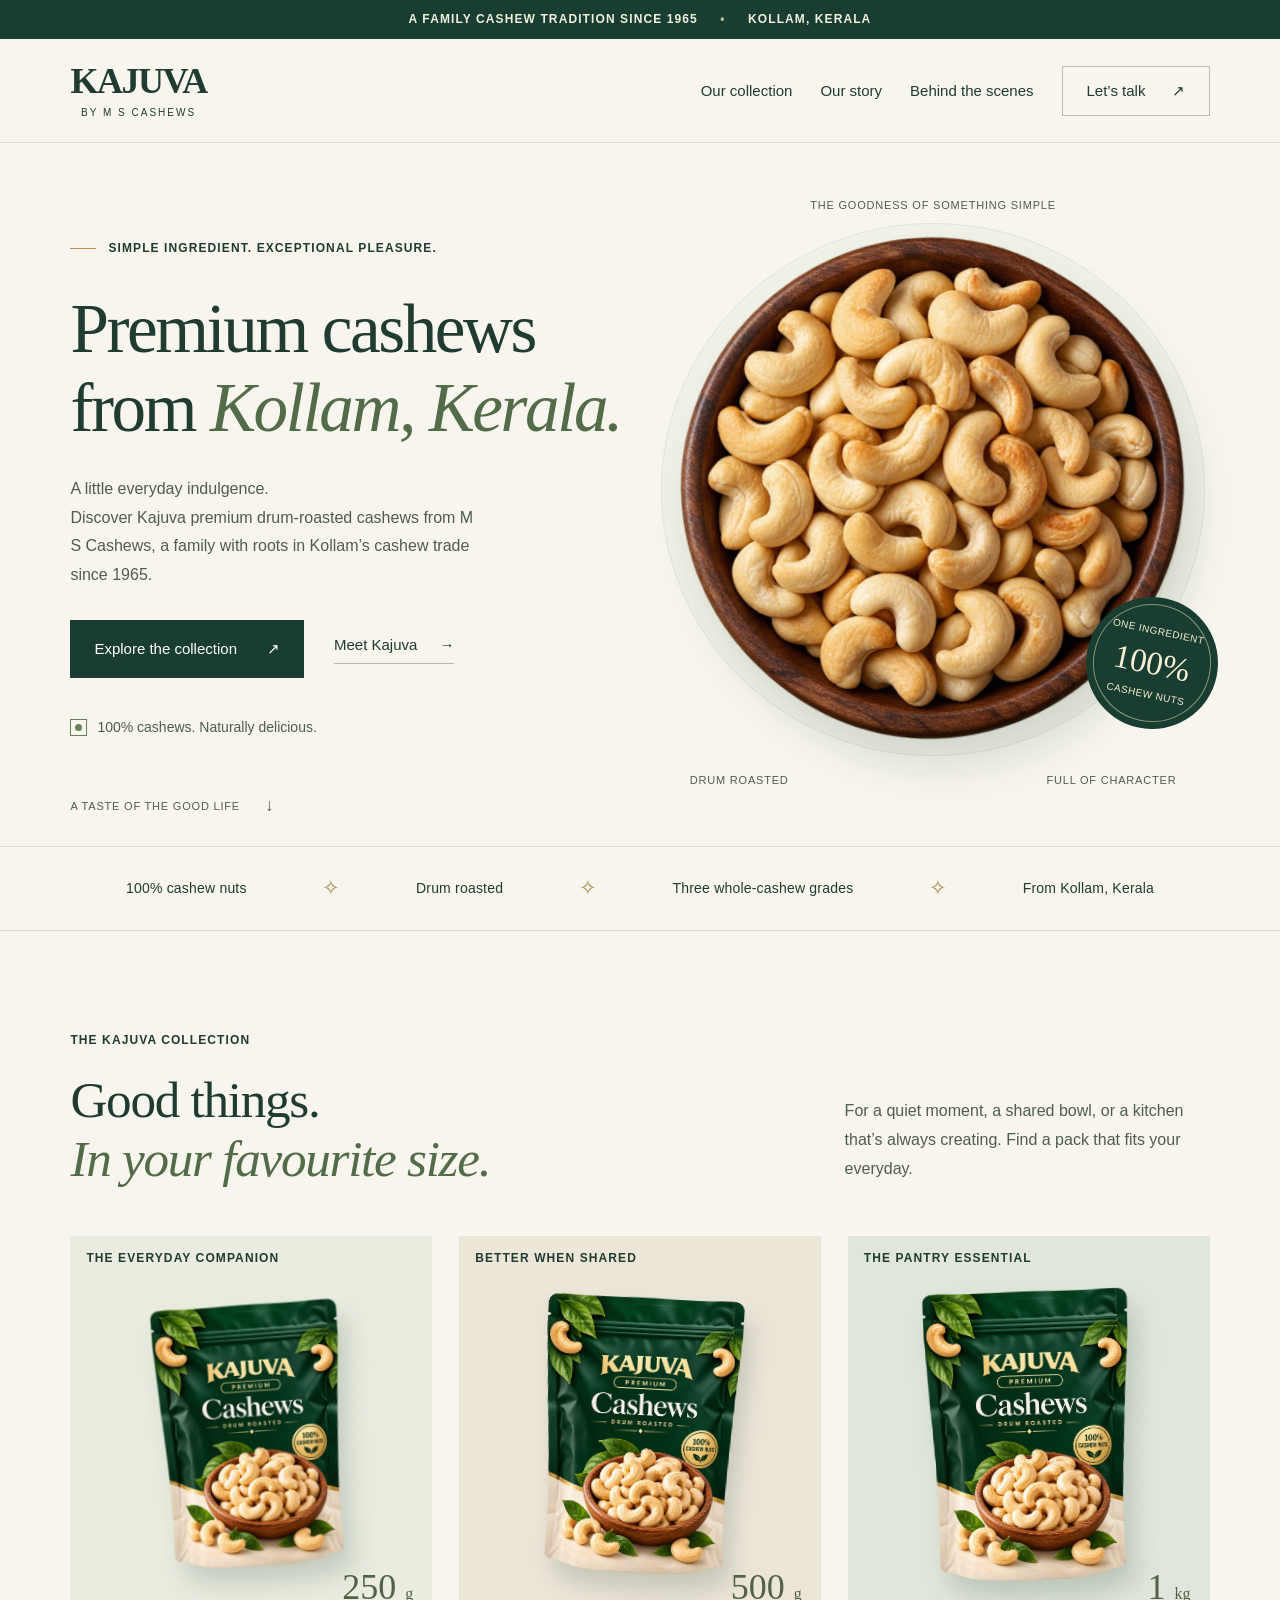
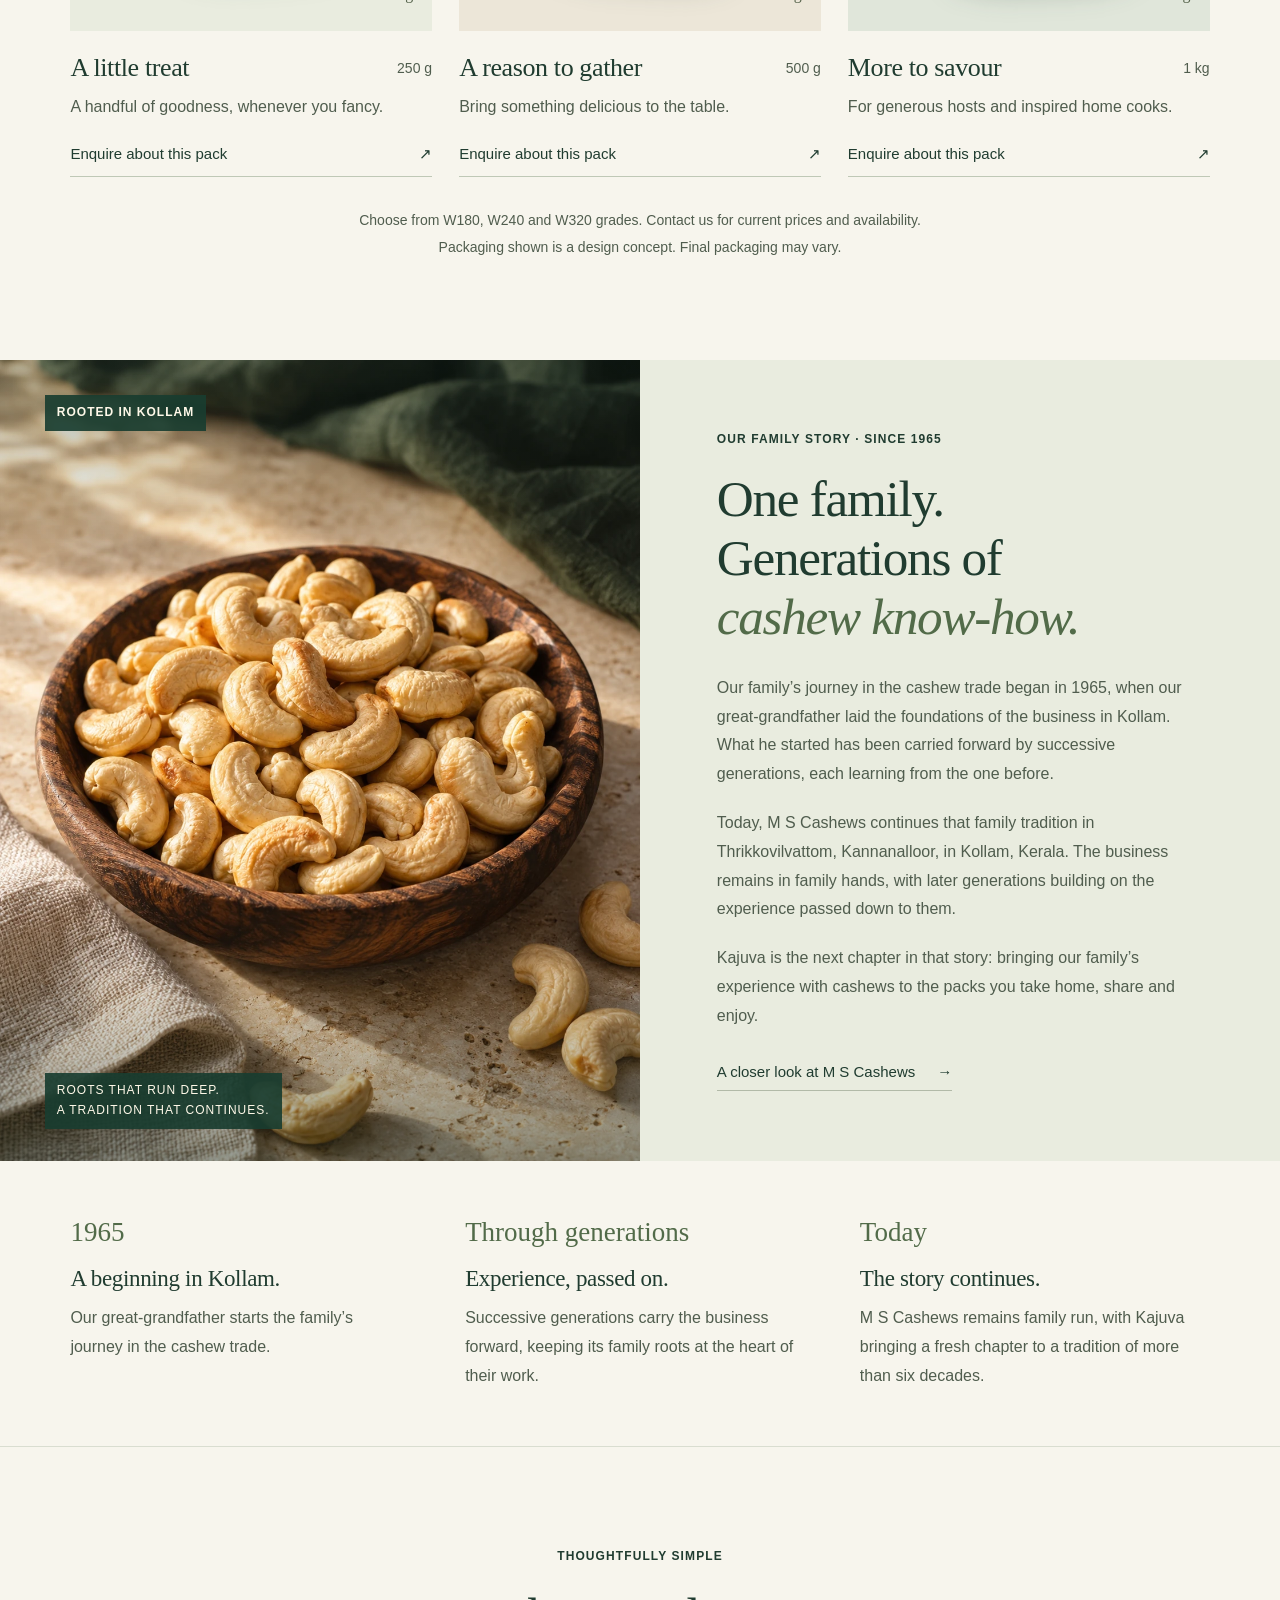
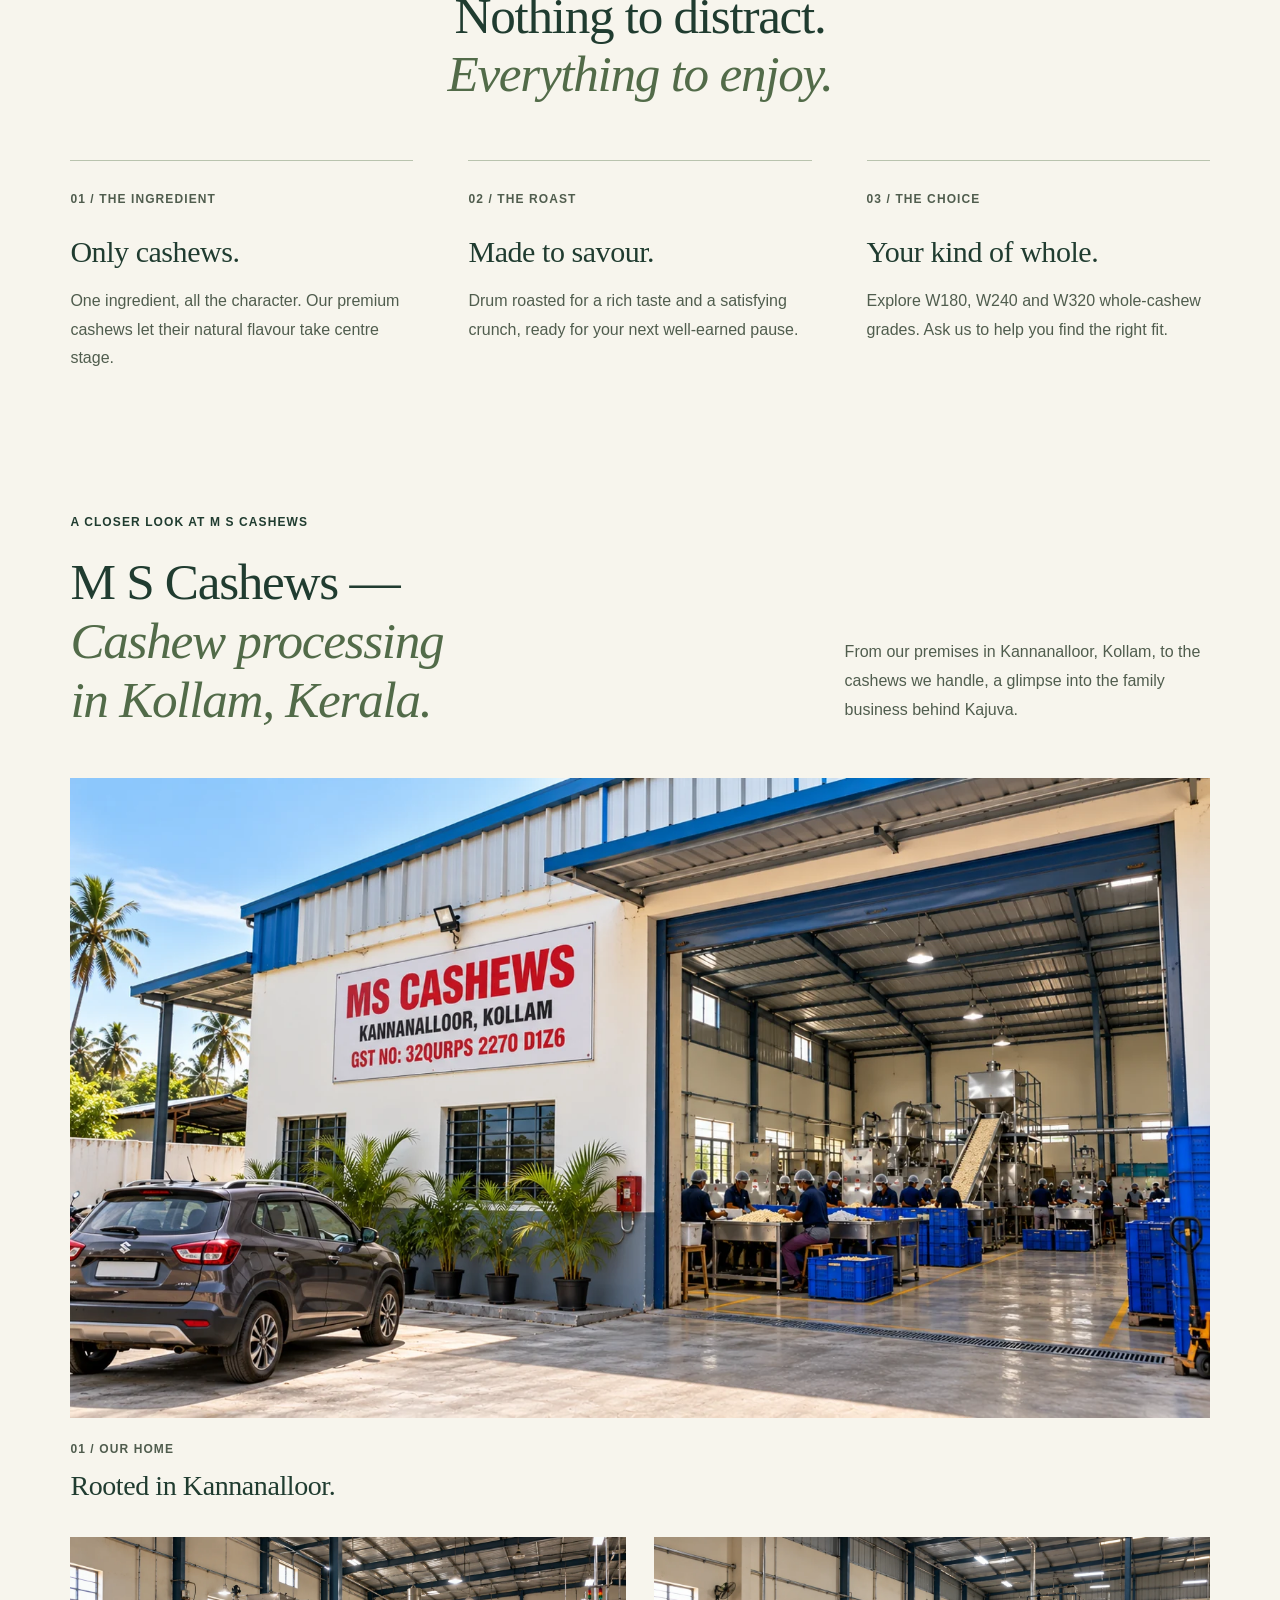
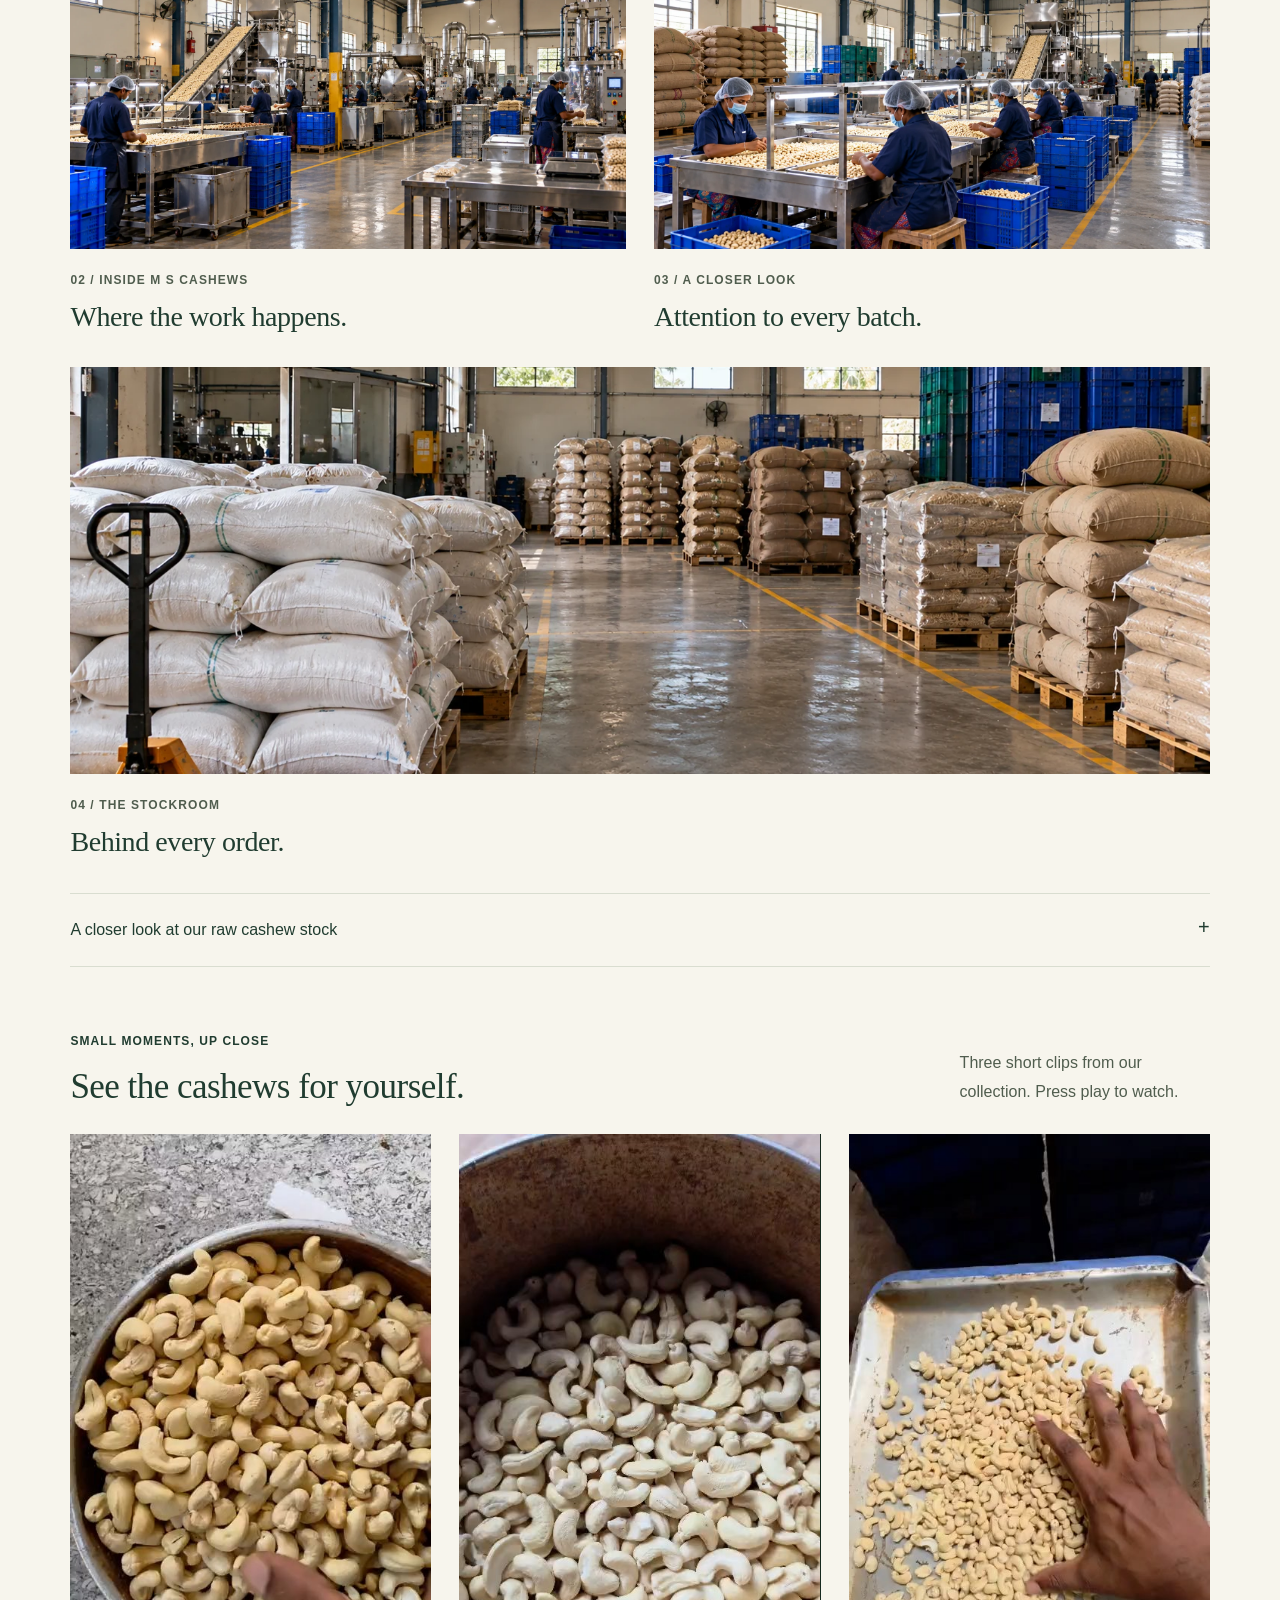
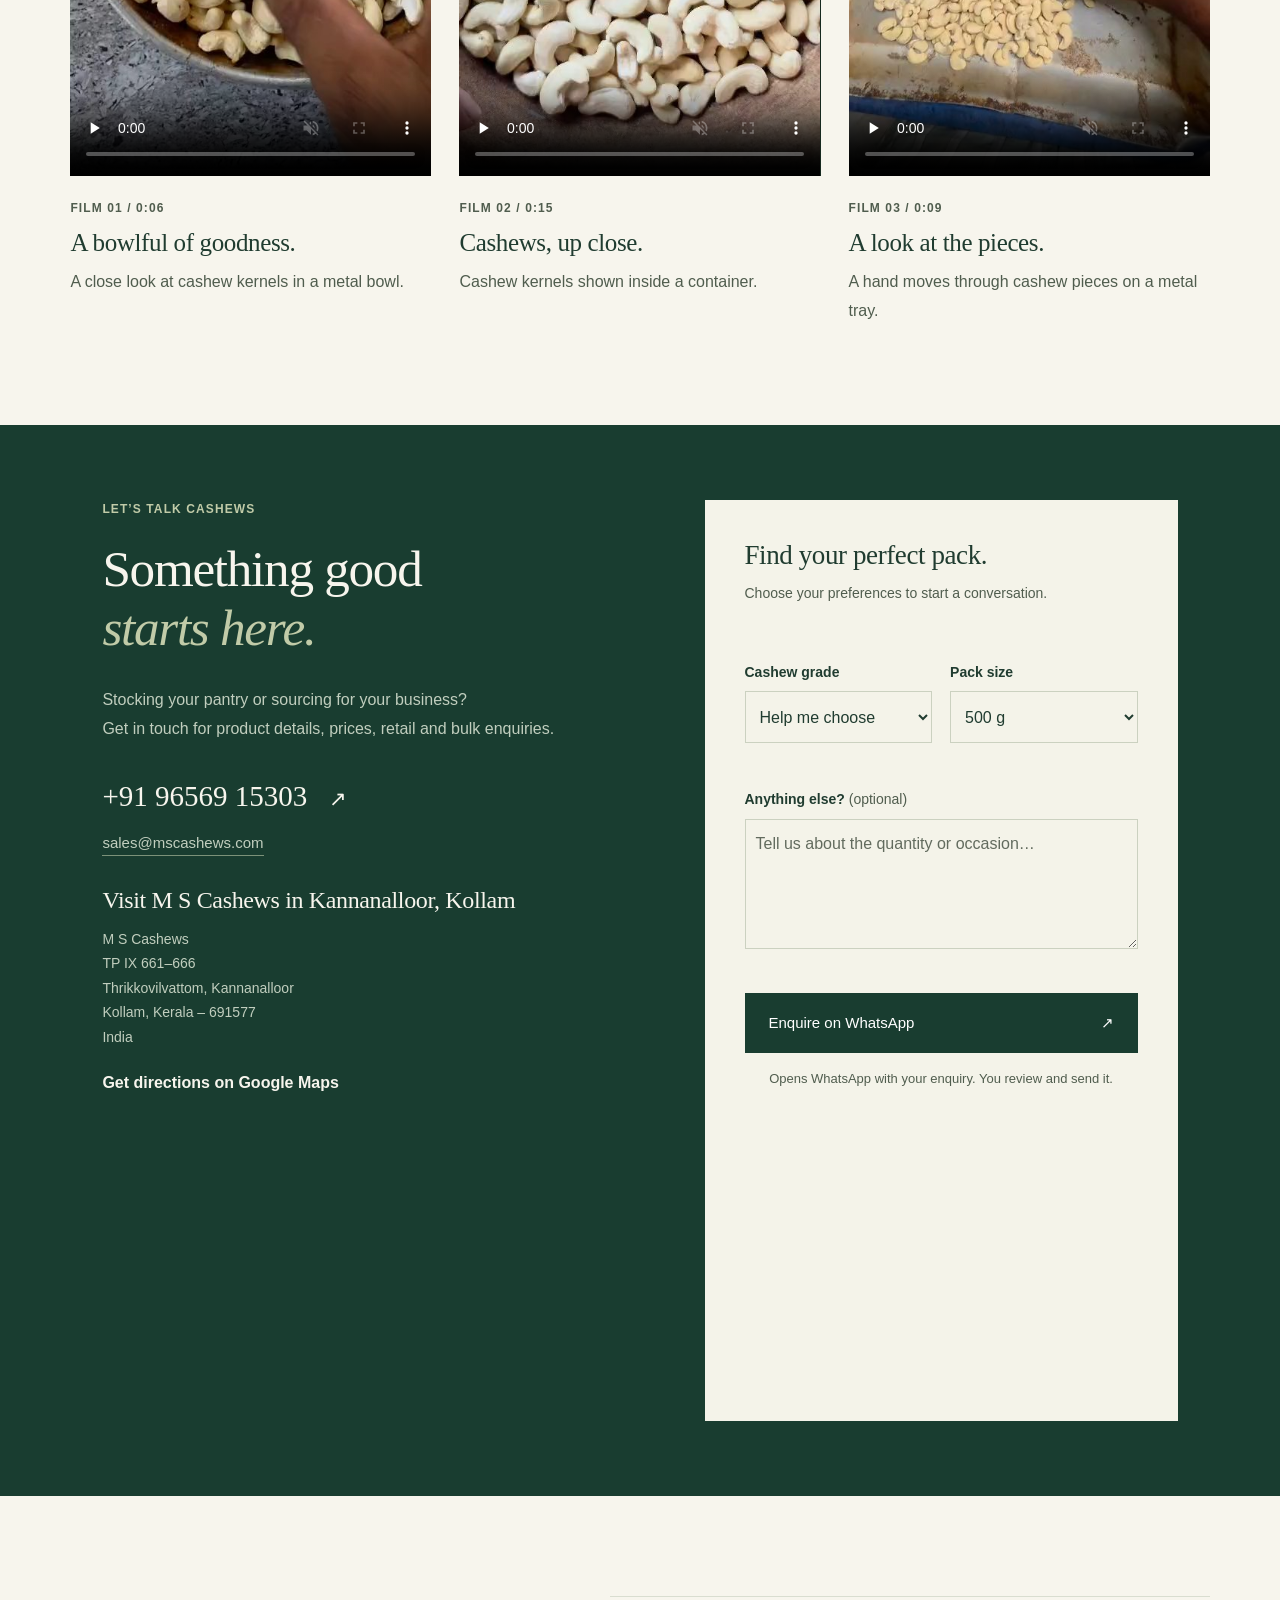
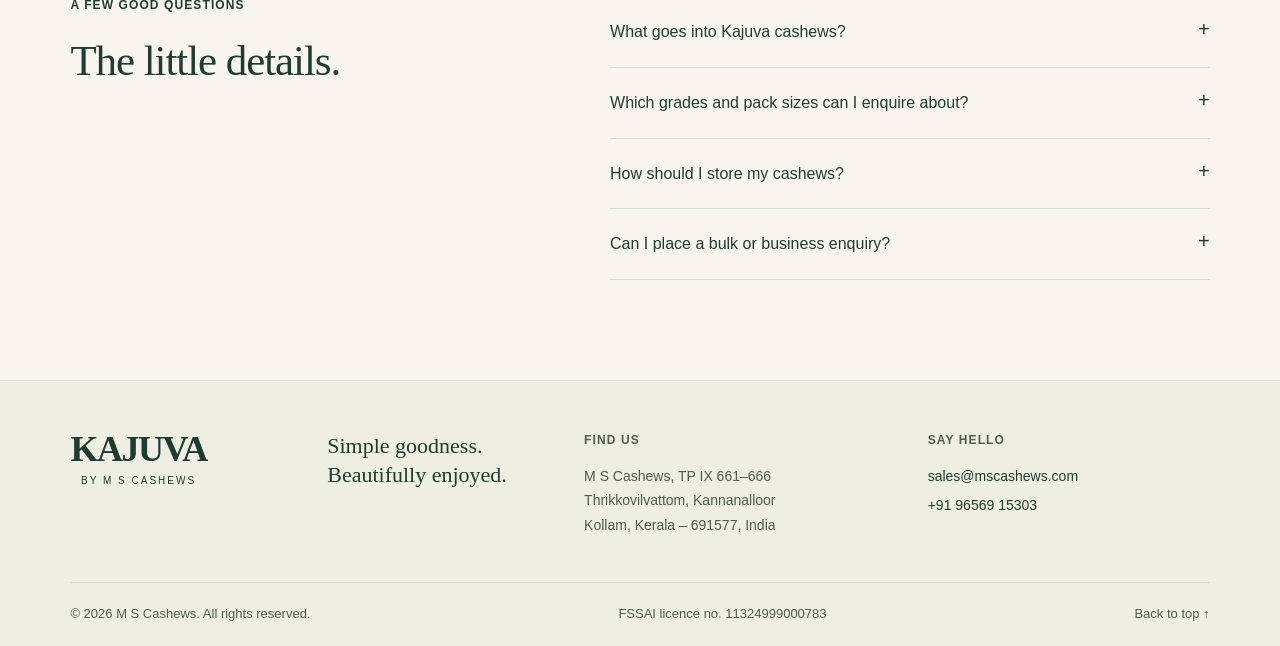
==== commit 6a613a07: "Update index.html" ====
--- a/index.html
+++ b/index.html
@@ -58,6 +58,74 @@
   <link rel="stylesheet" href="styles.css?v=20261001-1">
   <script src="script.js?v=20260930-5" defer></script>
 </head>
+<style>
+/* Contact section - Align and enlarge enquiry form */
+
+@media (min-width: 769px) {
+
+  /* Align both columns at the top */
+  .contact {
+    align-items: stretch;
+  }
+
+  /* Make the enquiry form taller */
+  .contact .enquiry {
+    align-self: stretch;
+    min-height: 550px;
+    padding: 40px;
+    display: flex;
+    flex-direction: column;
+    justify-content: flex-start;
+  }
+
+  /* Increase spacing between form elements */
+  .contact .enquiry .form-row {
+    margin-top: 30px;
+    margin-bottom: 25px;
+  }
+
+  /* Make the message box taller */
+  .contact .enquiry textarea {
+    min-height: 130px;
+    resize: vertical;
+  }
+
+  /* Increase input and dropdown height */
+  .contact .enquiry select {
+    min-height: 52px;
+  }
+
+  /* Add spacing above WhatsApp button */
+  .contact .enquiry button {
+    margin-top: 25px;
+    min-height: 60px;
+  }
+
+  /* Keep form note centered */
+  .contact .enquiry .form-note {
+    margin-top: 15px;
+    text-align: center;
+  }
+}
+
+/* Mobile adjustments */
+
+@media (max-width: 768px) {
+
+  .contact .enquiry {
+    padding: 25px;
+  }
+
+  .contact .enquiry textarea {
+    min-height: 120px;
+  }
+
+}
+</style>
+
+
+
+  
 <body>
   <a class="skip-link" href="#main">Skip to content</a>
   <div class="announcement">A FAMILY CASHEW TRADITION SINCE 1965 <span>•</span> KOLLAM, KERALA</div>
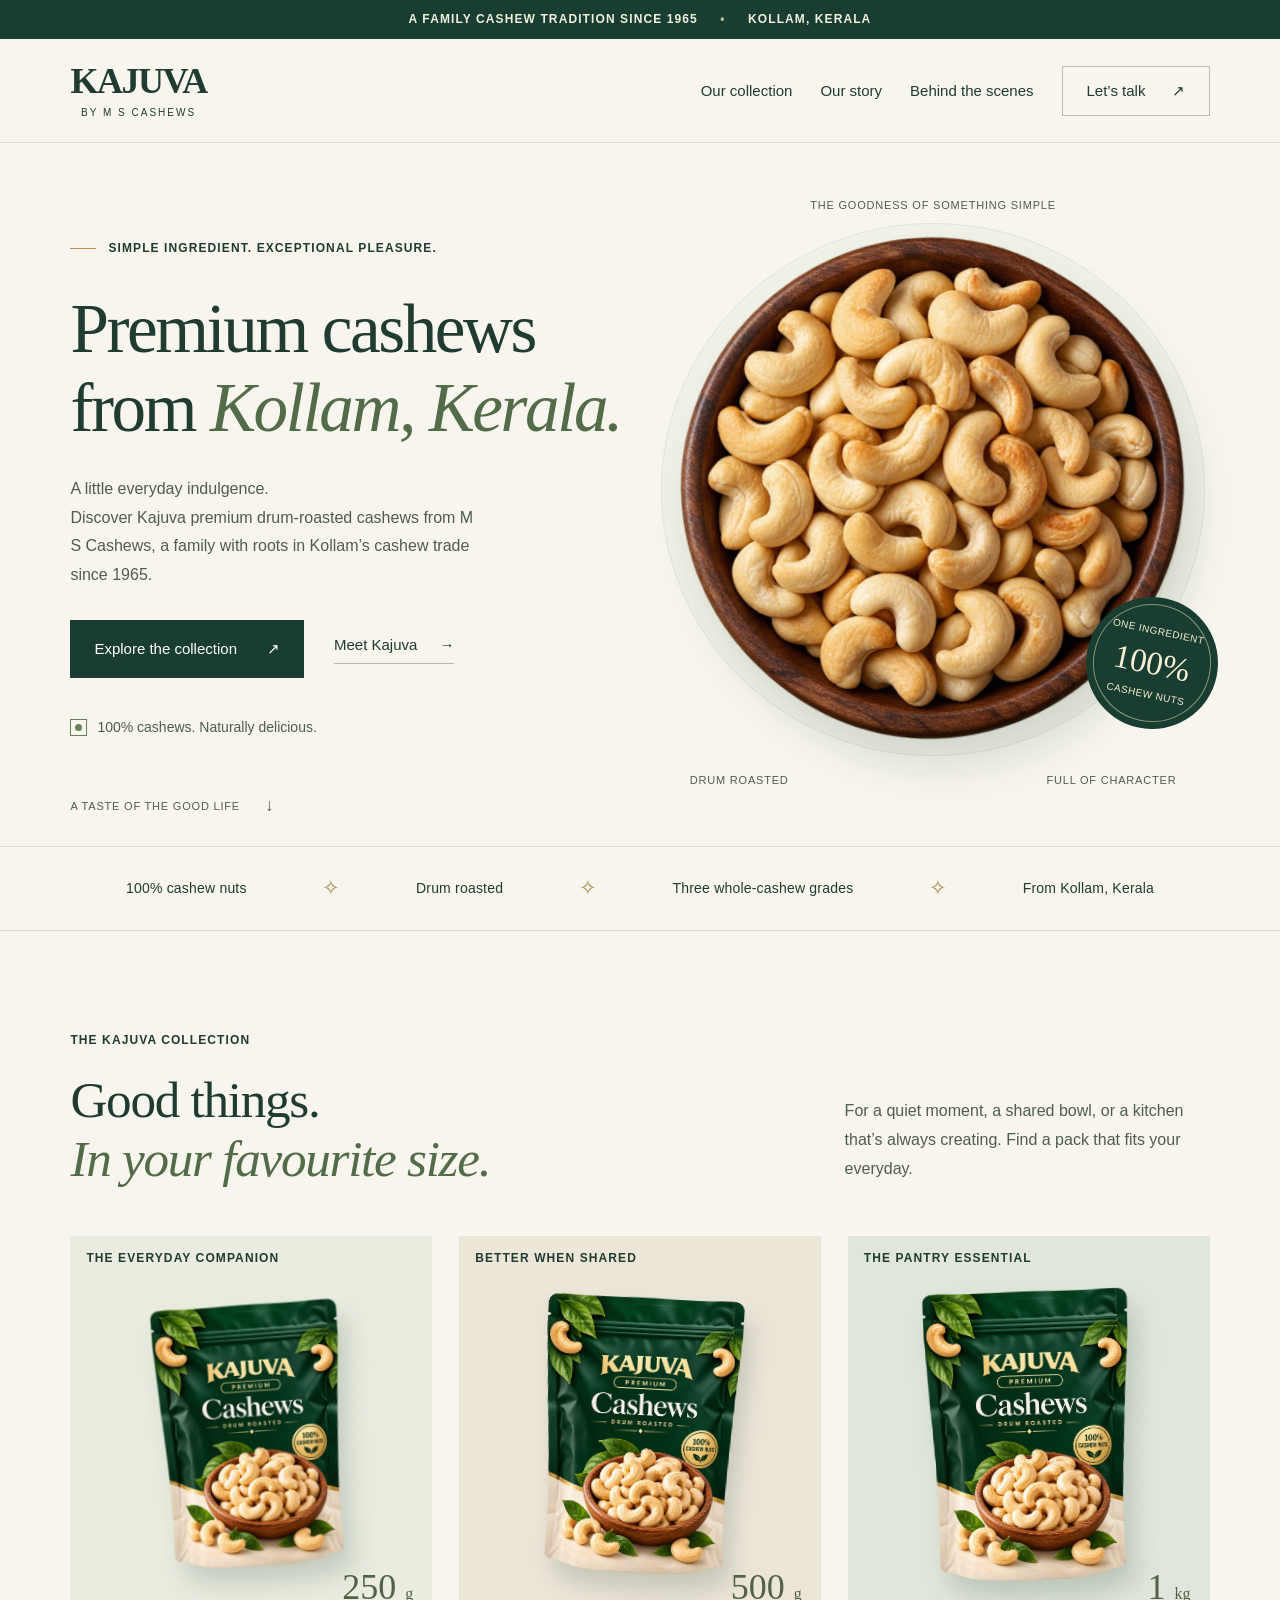
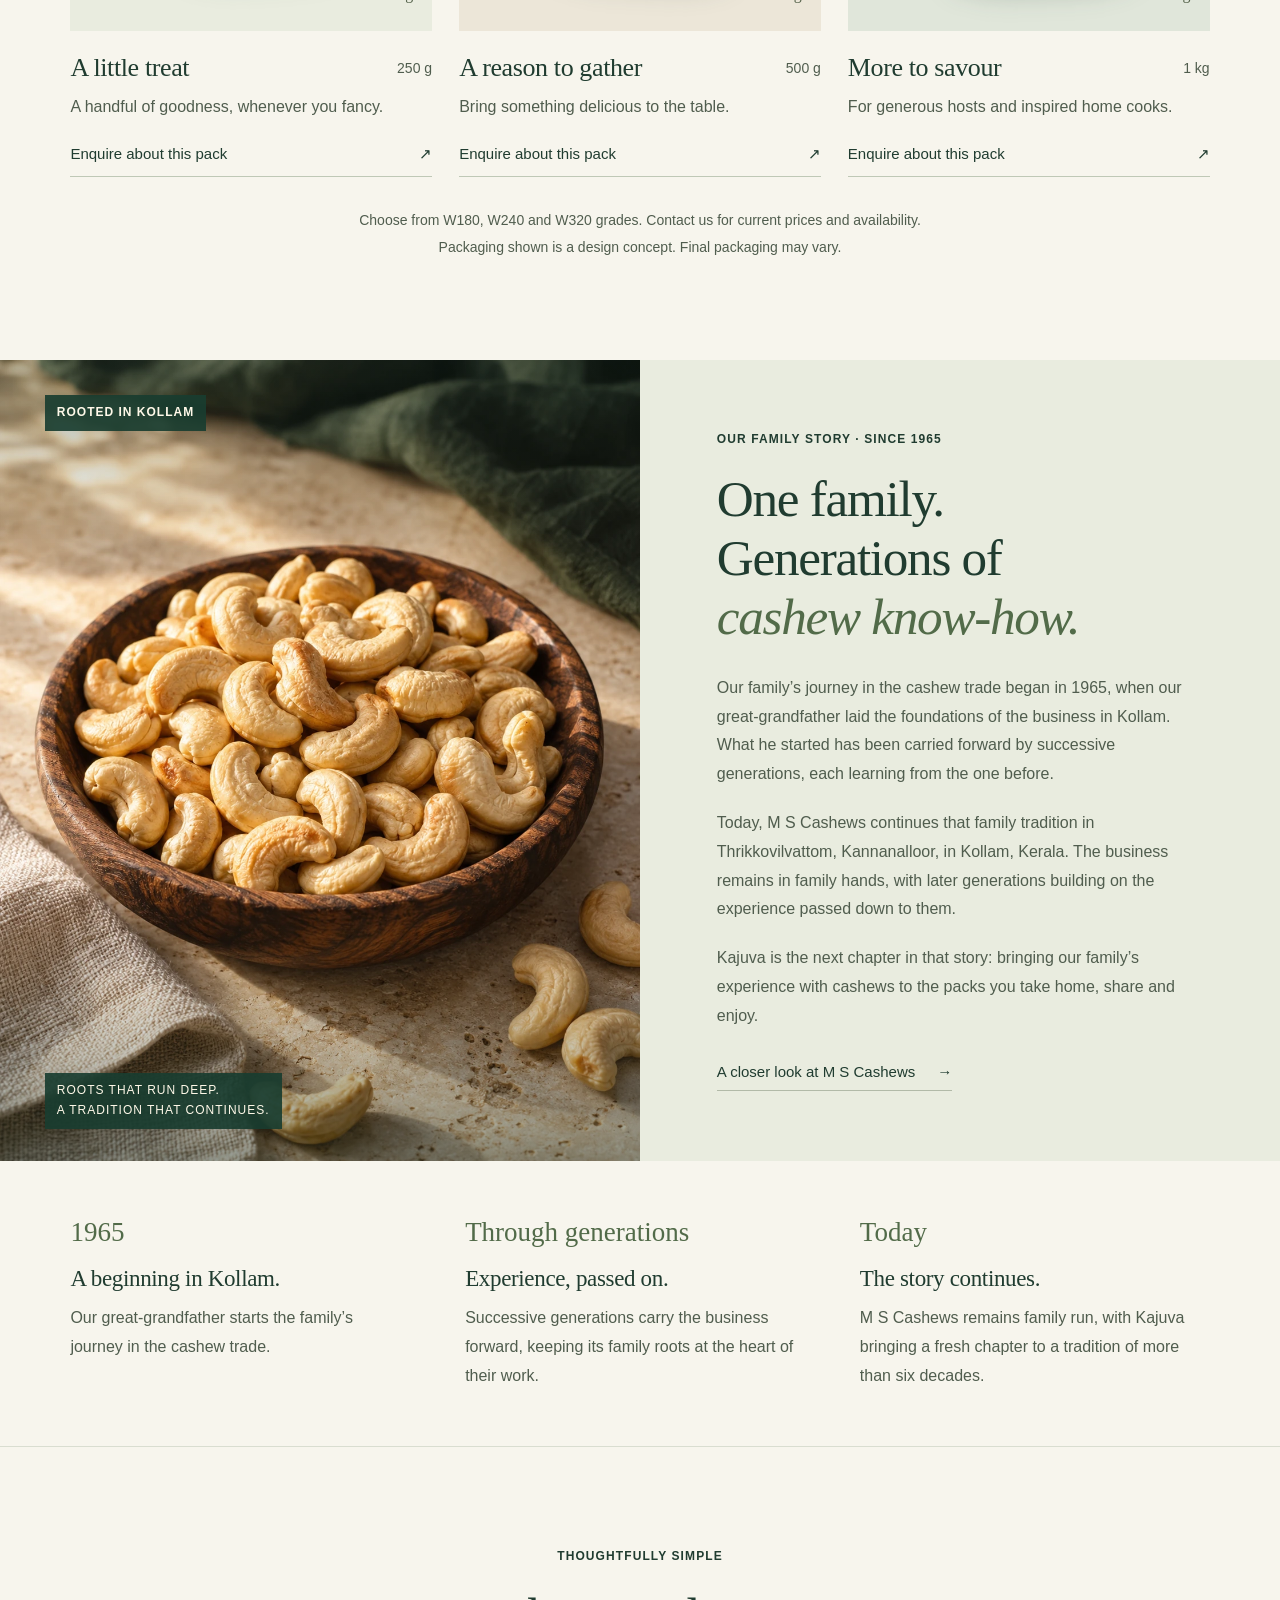
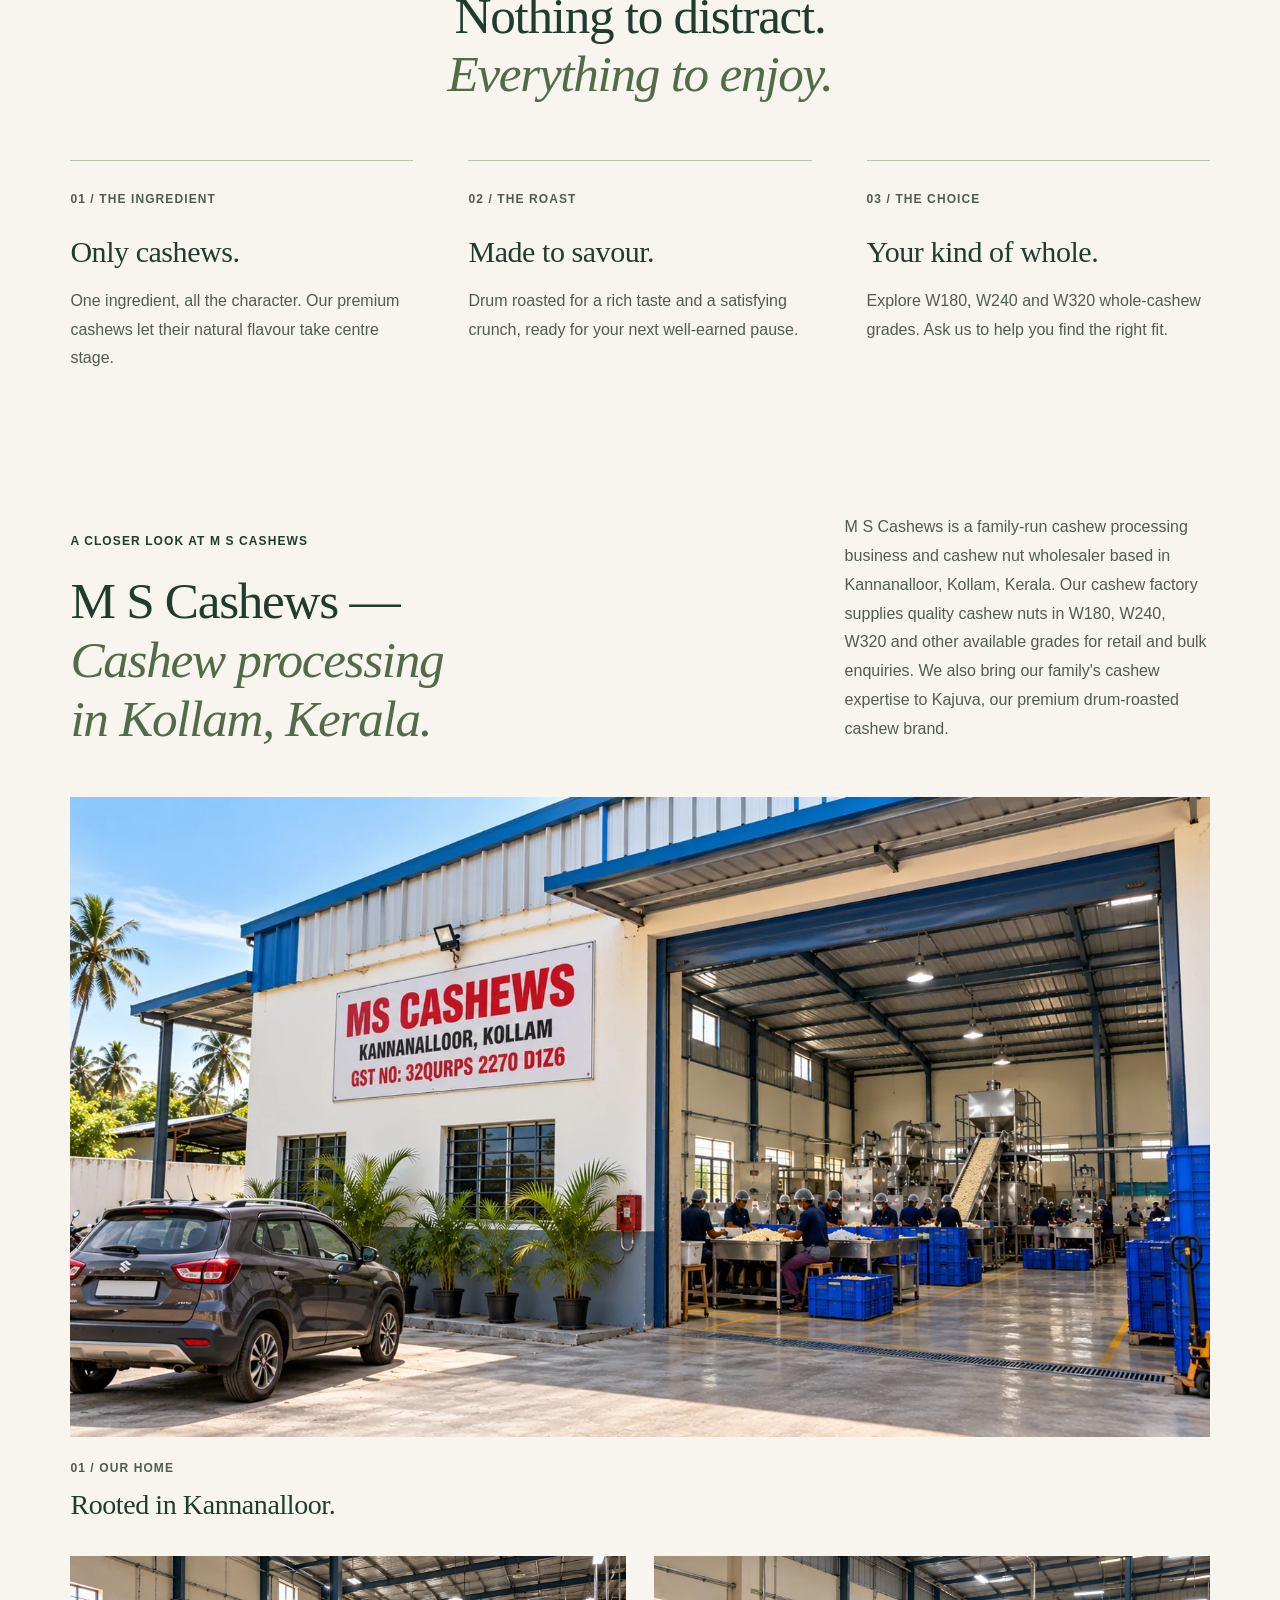
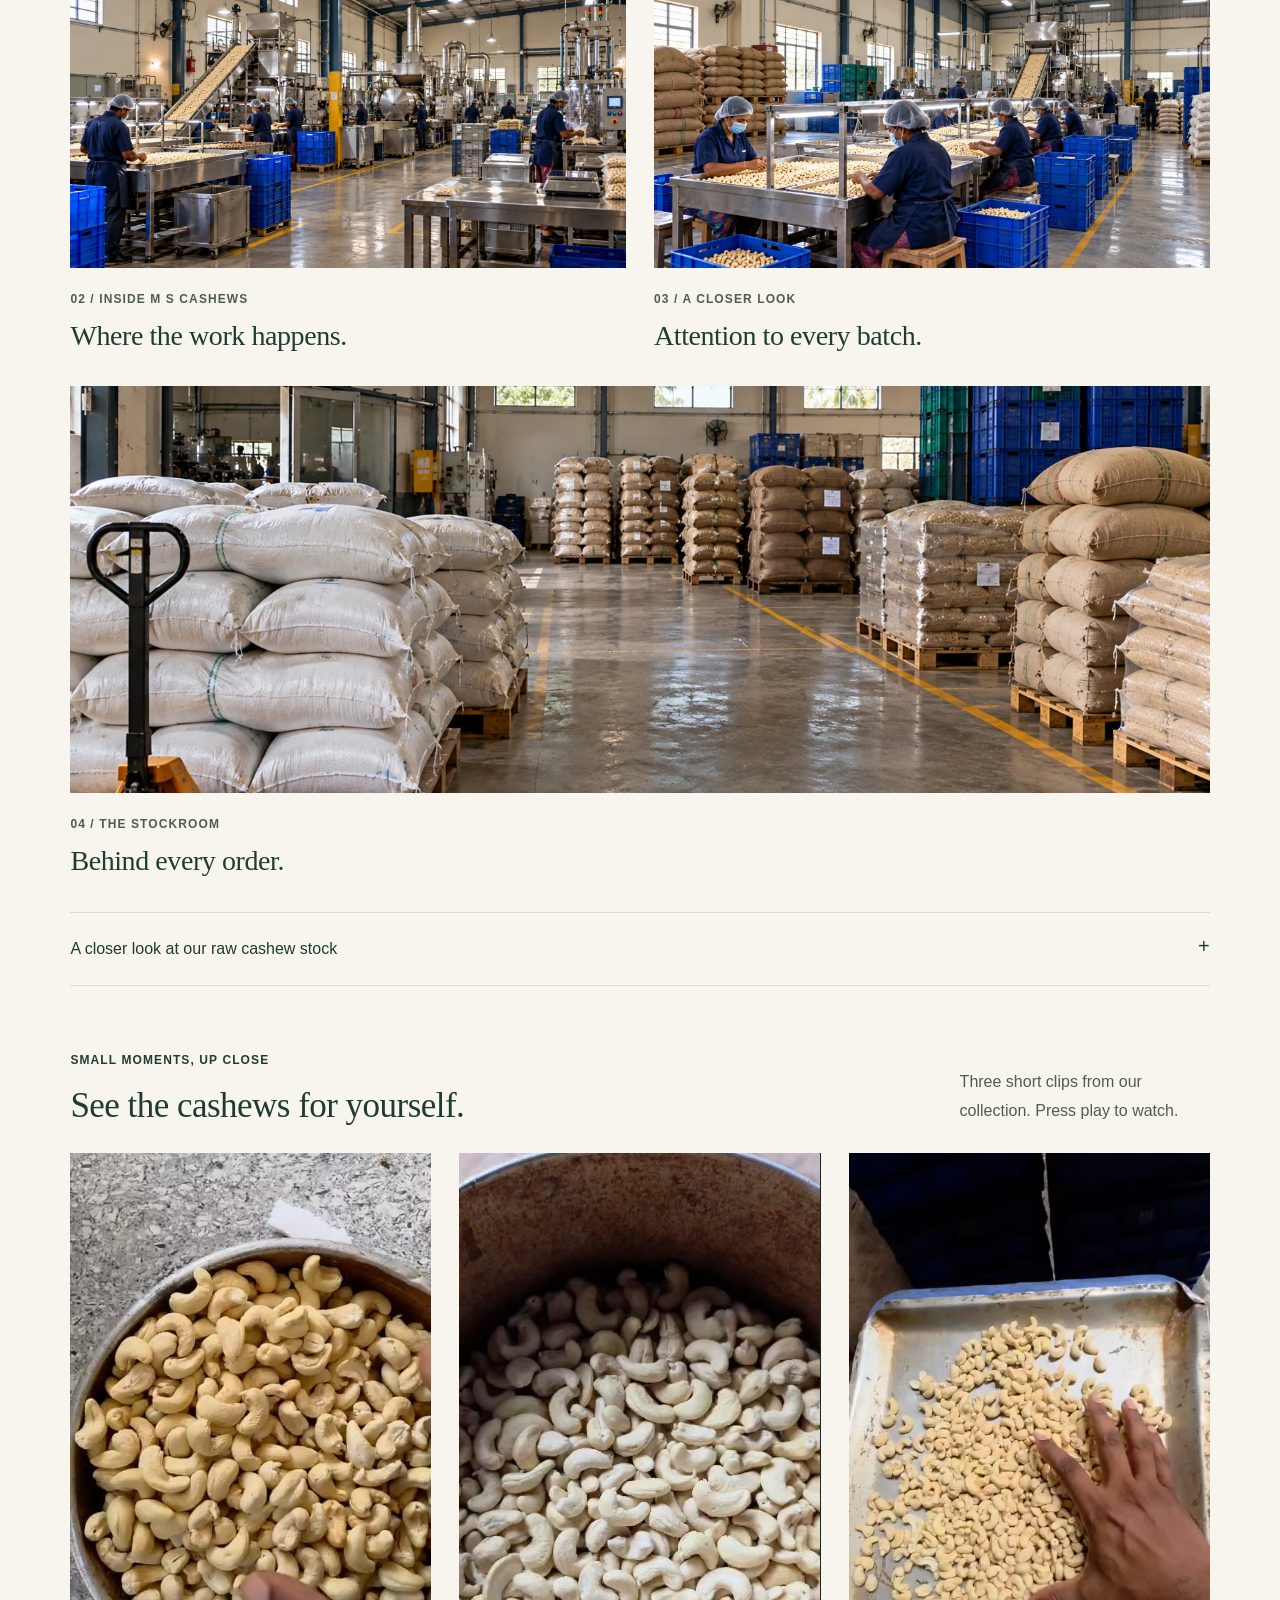
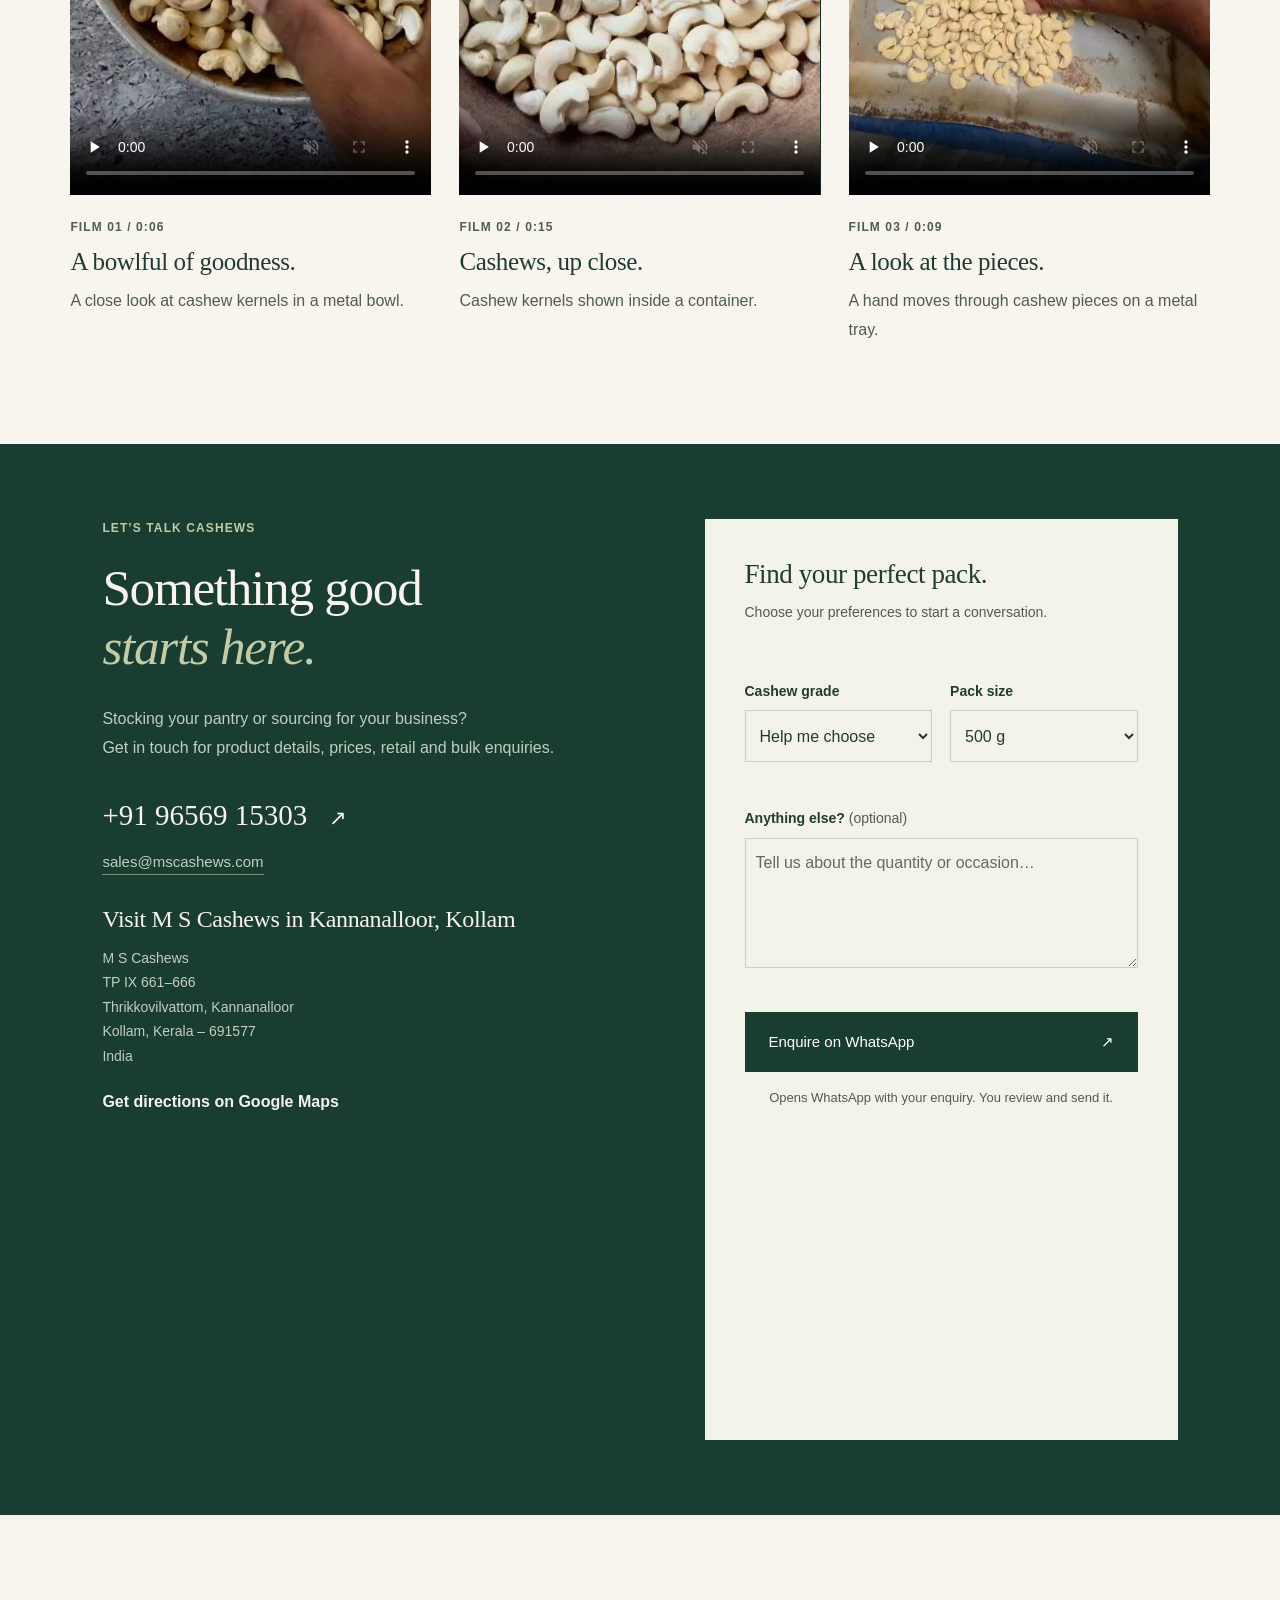
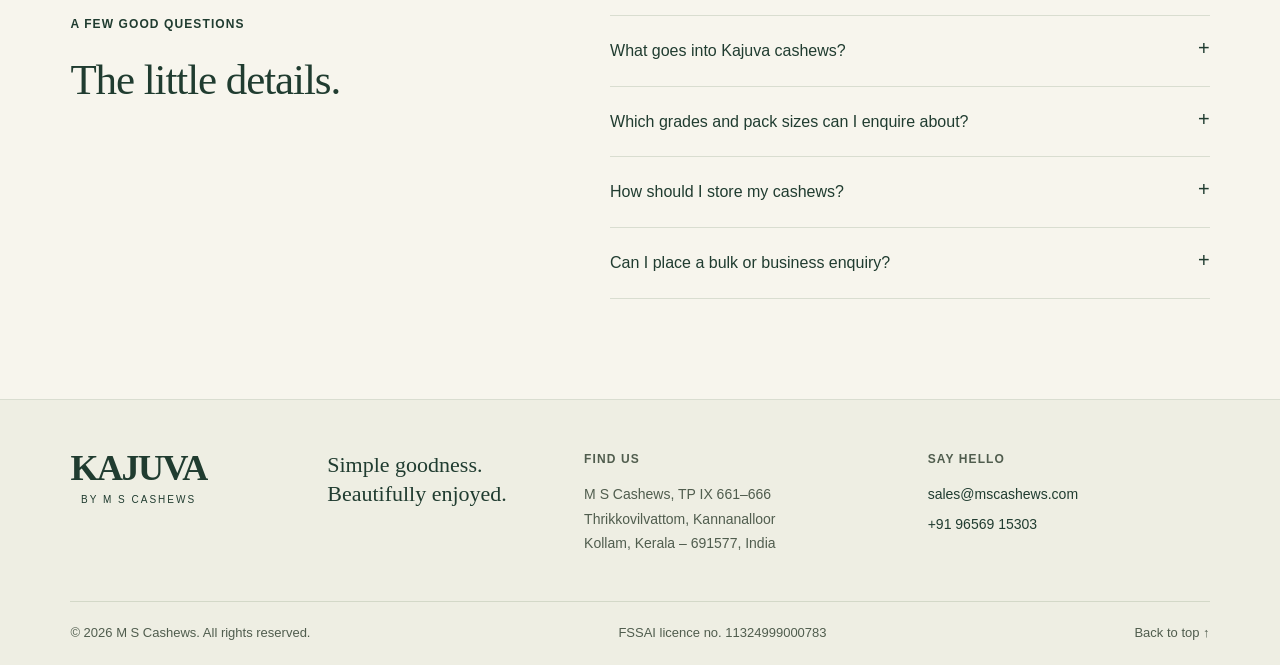
==== commit 6668e13d: "Update index.html" ====
--- a/index.html
+++ b/index.html
@@ -4,7 +4,7 @@
   <meta charset="UTF-8">
   <meta name="viewport" content="width=device-width, initial-scale=1">
   <meta name="theme-color" content="#193d30">
-  <title>M S Cashews | Cashew Manufacturers in Kollam, Kerala</title>
+  <title>Cashew Factory in Kollam, Kerala | M S Cashews</title>
   <meta name="description" content="Discover M S Cashews, a family-run cashew processing business in Kollam, Kerala, and Kajuva premium cashews. W180, W240 and W320 grades. Retail and bulk enquiries.">
   <link rel="canonical" href="https://www.mscashews.com/">
   <meta property="og:title" content="M S Cashews | Cashew Manufacturers in Kollam, Kerala">
@@ -179,7 +179,7 @@
       <div class="quality-grid"><article><span class="feature-number">01 / THE INGREDIENT</span><h3>Only cashews.</h3><p>One ingredient, all the character. Our premium cashews let their natural flavour take centre stage.</p></article><article><span class="feature-number">02 / THE ROAST</span><h3>Made to savour.</h3><p>Drum roasted for a rich taste and a satisfying crunch, ready for your next well-earned pause.</p></article><article><span class="feature-number">03 / THE CHOICE</span><h3>Your kind of whole.</h3><p>Explore W180, W240 and W320 whole-cashew grades. Ask us to help you find the right fit.</p></article></div>
     </section>
     <section class="section behind-scenes" id="behind-scenes" aria-labelledby="behind-title">
-      <div class="section-top"><div><p class="eyebrow">A CLOSER LOOK AT M S CASHEWS</p><h2 id="behind-title">M S Cashews —<br><em>Cashew processing<br>in Kollam, Kerala.</em></h2></div><p>From our premises in Kannanalloor, Kollam, to the cashews we handle, a glimpse into the family business behind Kajuva.</p></div>
+      <div class="section-top"><div><p class="eyebrow">A CLOSER LOOK AT M S CASHEWS</p><h2 id="behind-title">M S Cashews —<br><em>Cashew processing<br>in Kollam, Kerala.</em></h2></div><p>M S Cashews is a family-run cashew processing business and cashew nut wholesaler based in Kannanalloor, Kollam, Kerala. Our cashew factory supplies quality cashew nuts in W180, W240, W320 and other available grades for retail and bulk enquiries. We also bring our family's cashew expertise to Kajuva, our premium drum-roasted cashew brand.</p></div>
       <div class="premises-grid">
         <figure class="premises-main"><a href="assets/factory-front.webp" target="_blank" rel="noopener" aria-label="View the M S Cashews premises image in a new tab"><img src="assets/factory-front.webp" alt="Front of the M S Cashews premises in Kannanalloor, Kollam" width="1600" height="900" loading="lazy"></a><figcaption><span>01 / OUR HOME</span><h3>Rooted in Kannanalloor.</h3></figcaption></figure>
         <figure><a href="assets/factory-inside.webp" target="_blank" rel="noopener" aria-label="View the work area image in a new tab"><img src="assets/factory-inside.webp" alt="Cashew equipment and blue storage crates inside M S Cashews, Kannanalloor" width="1600" height="900" loading="lazy"></a><figcaption><span>02 / INSIDE M S CASHEWS</span><h3>Where the work happens.</h3></figcaption></figure>
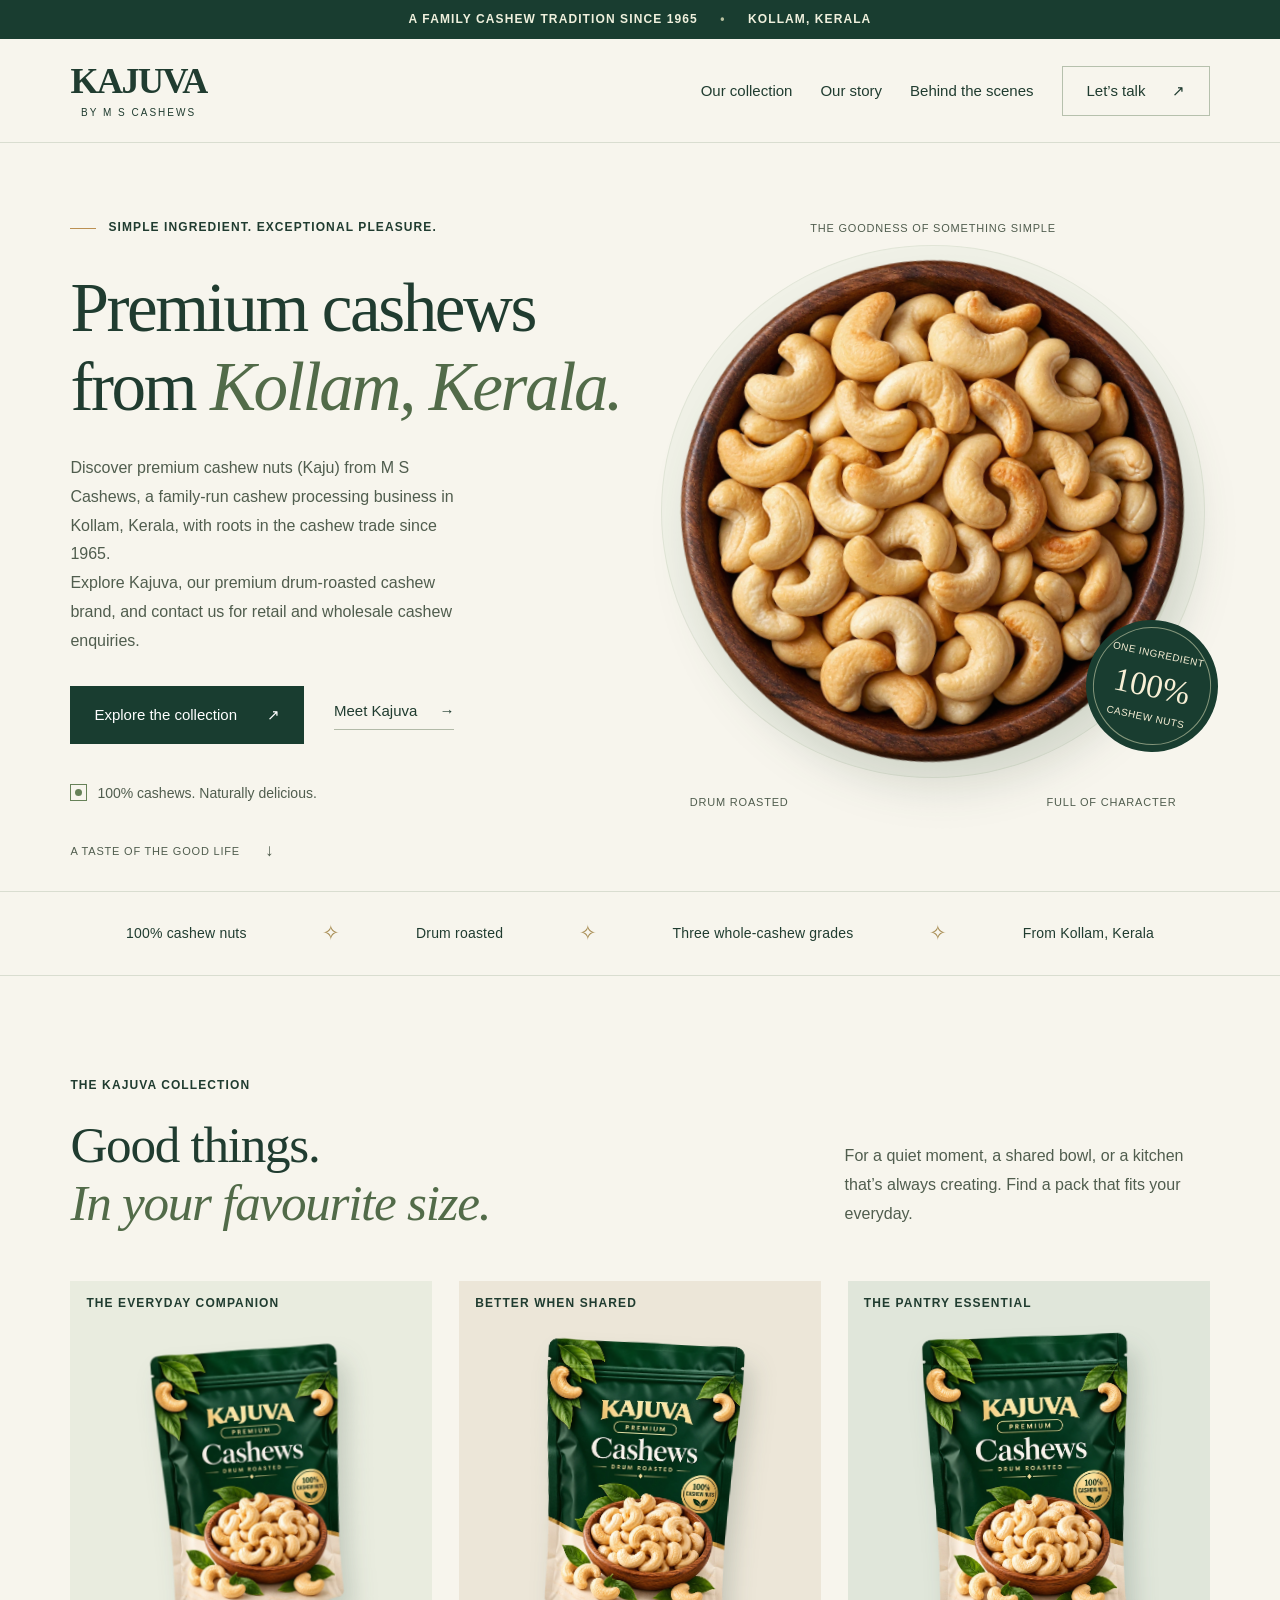
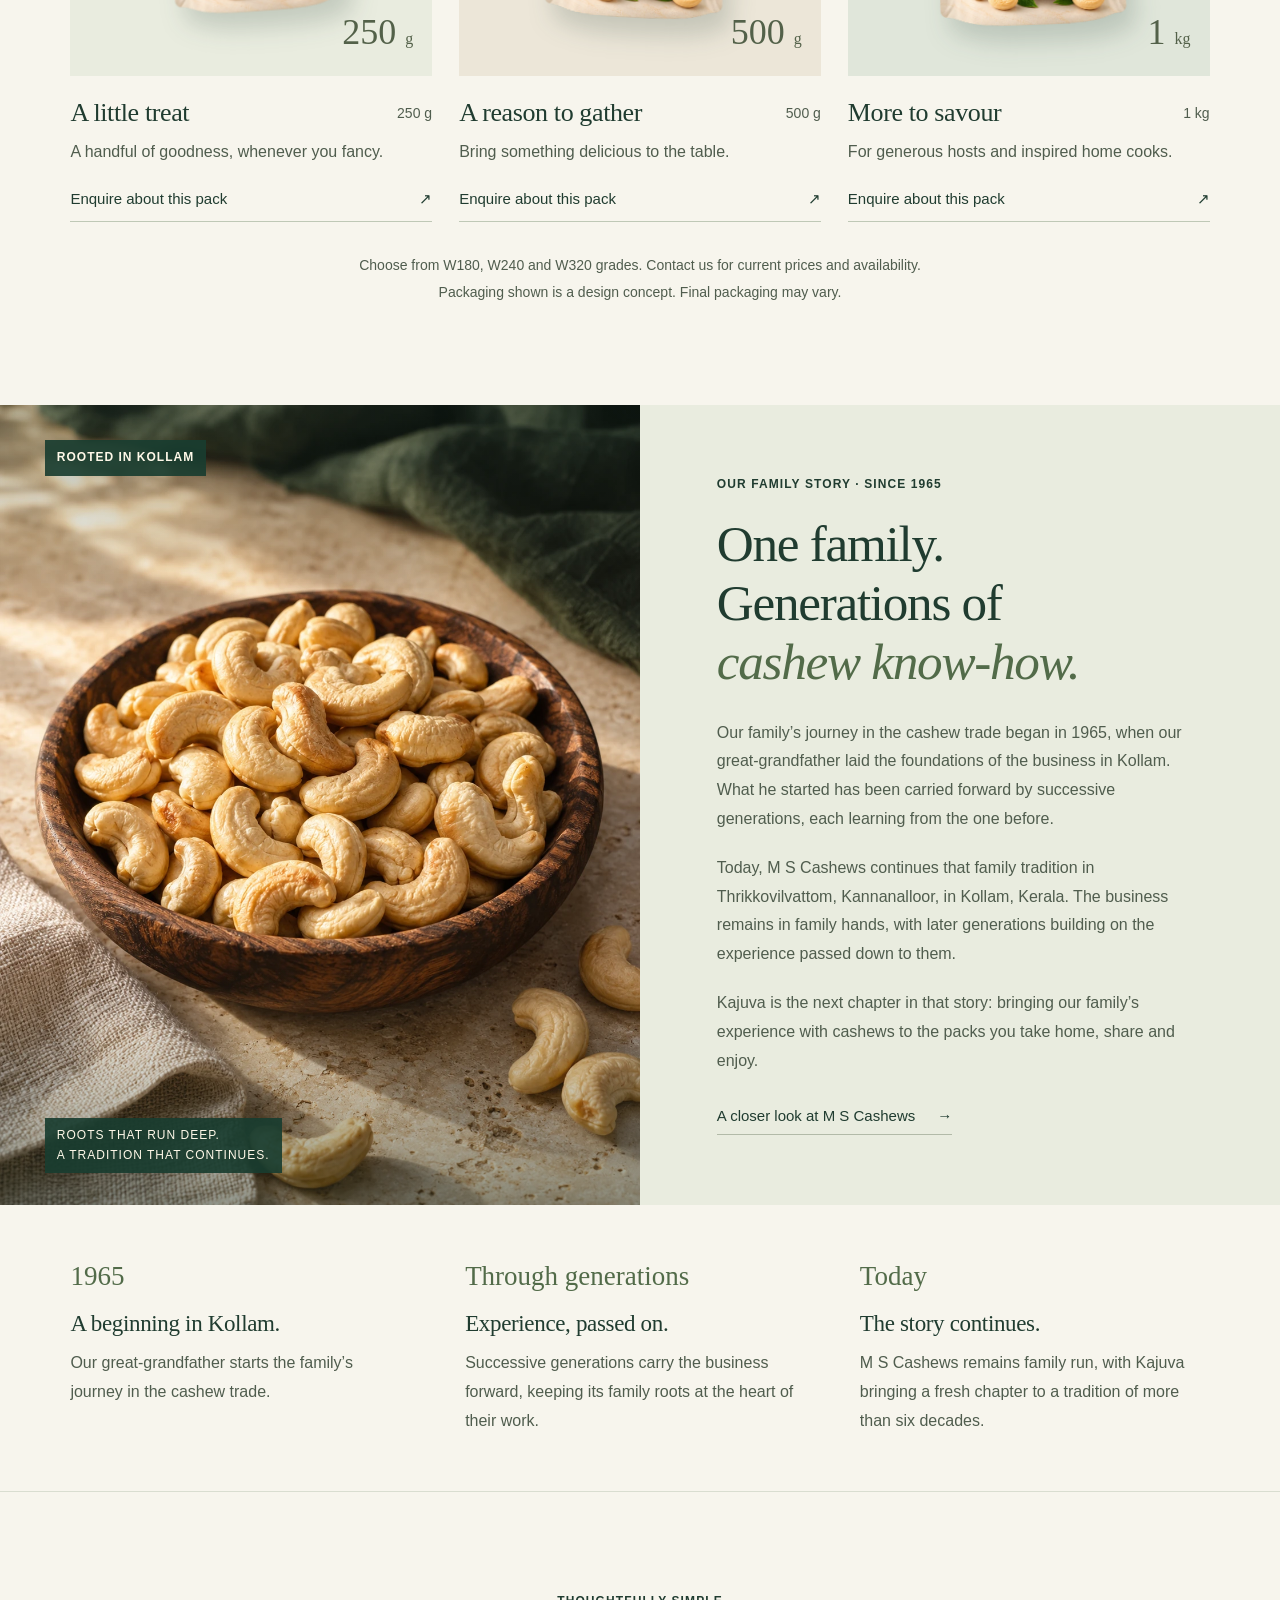
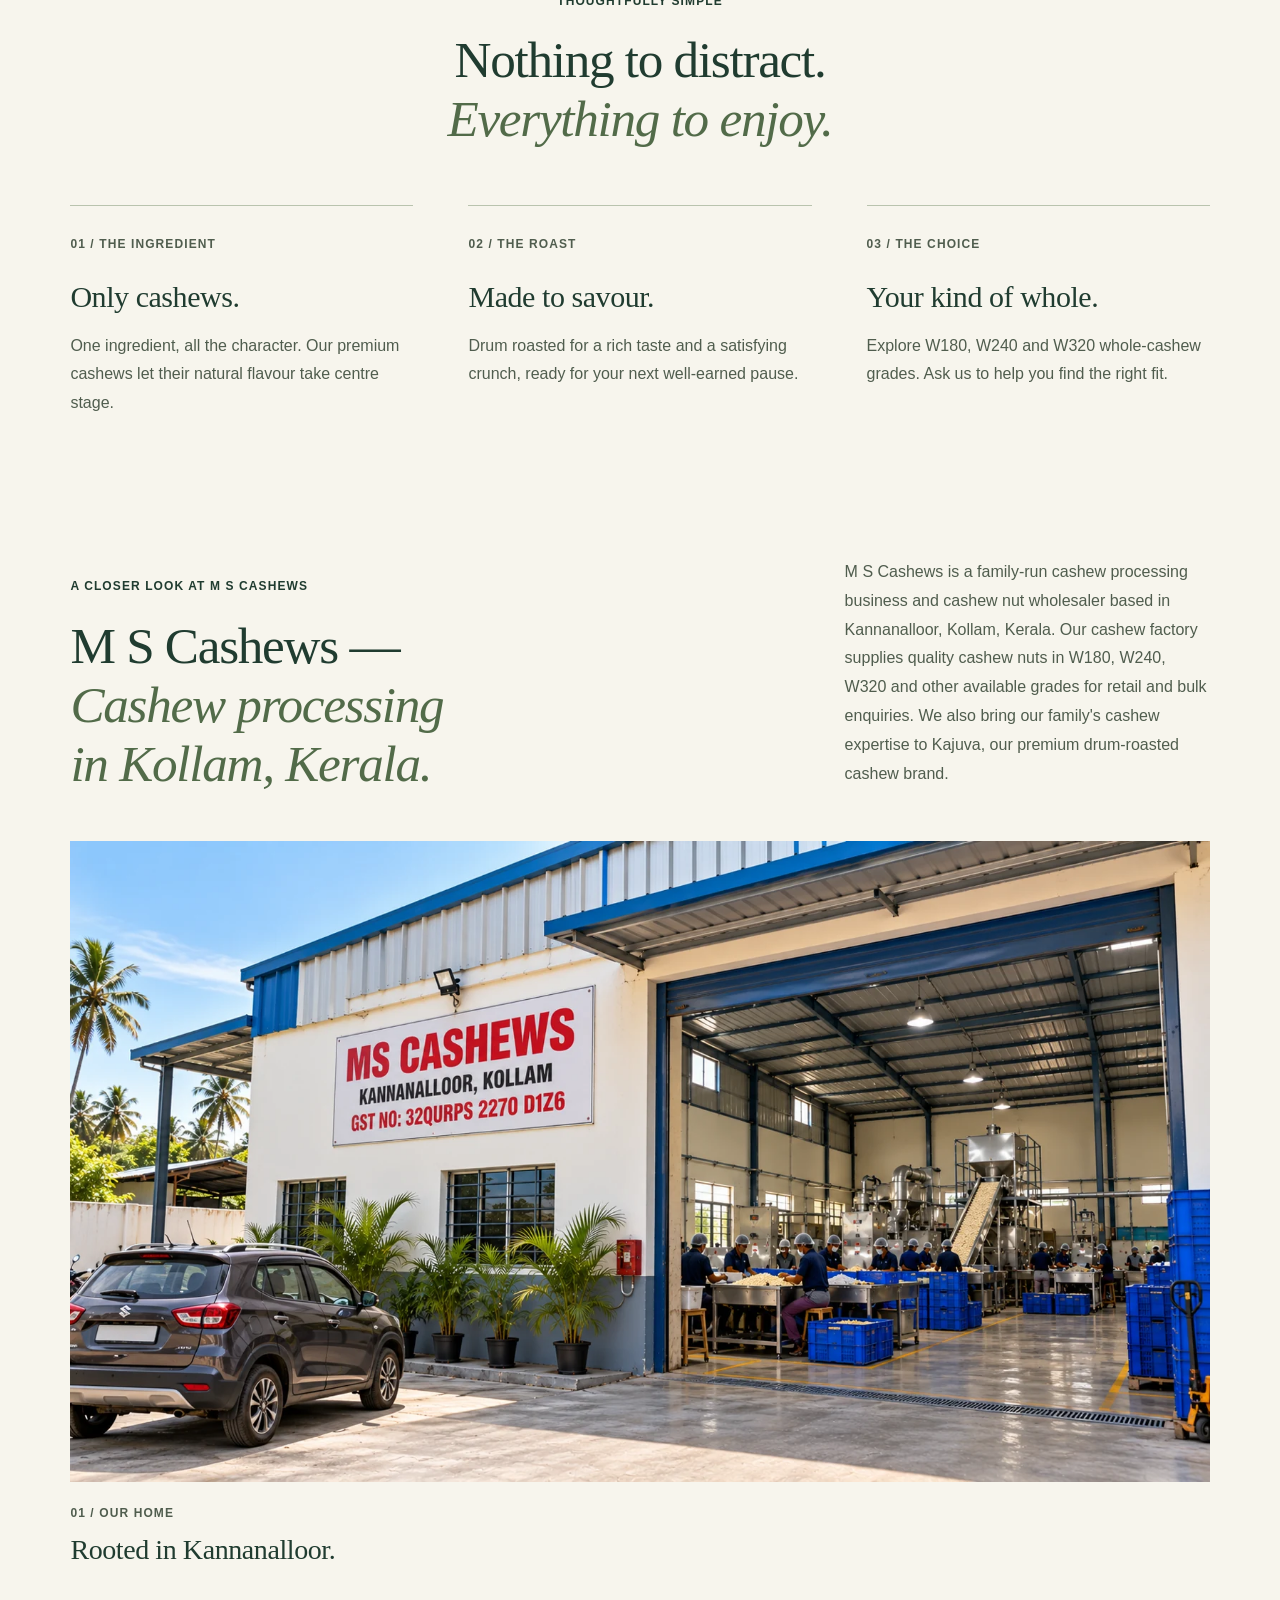
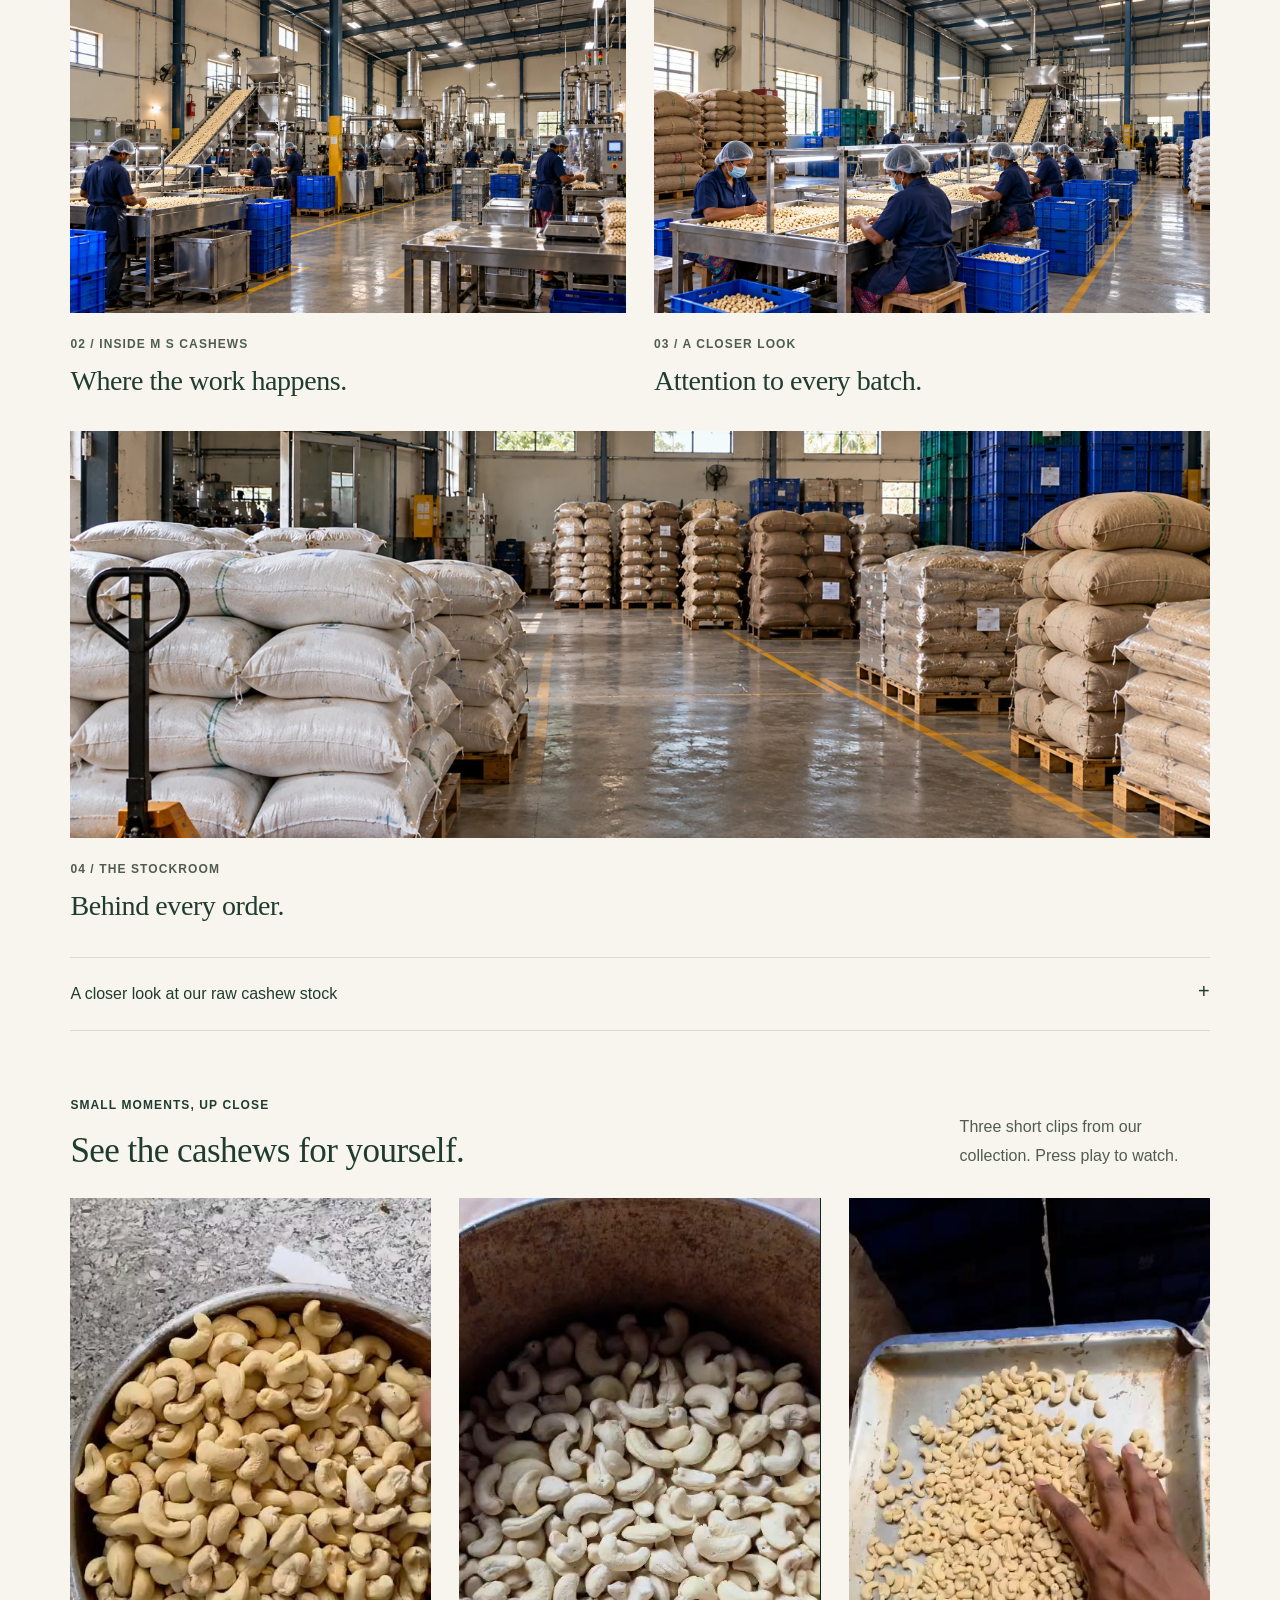
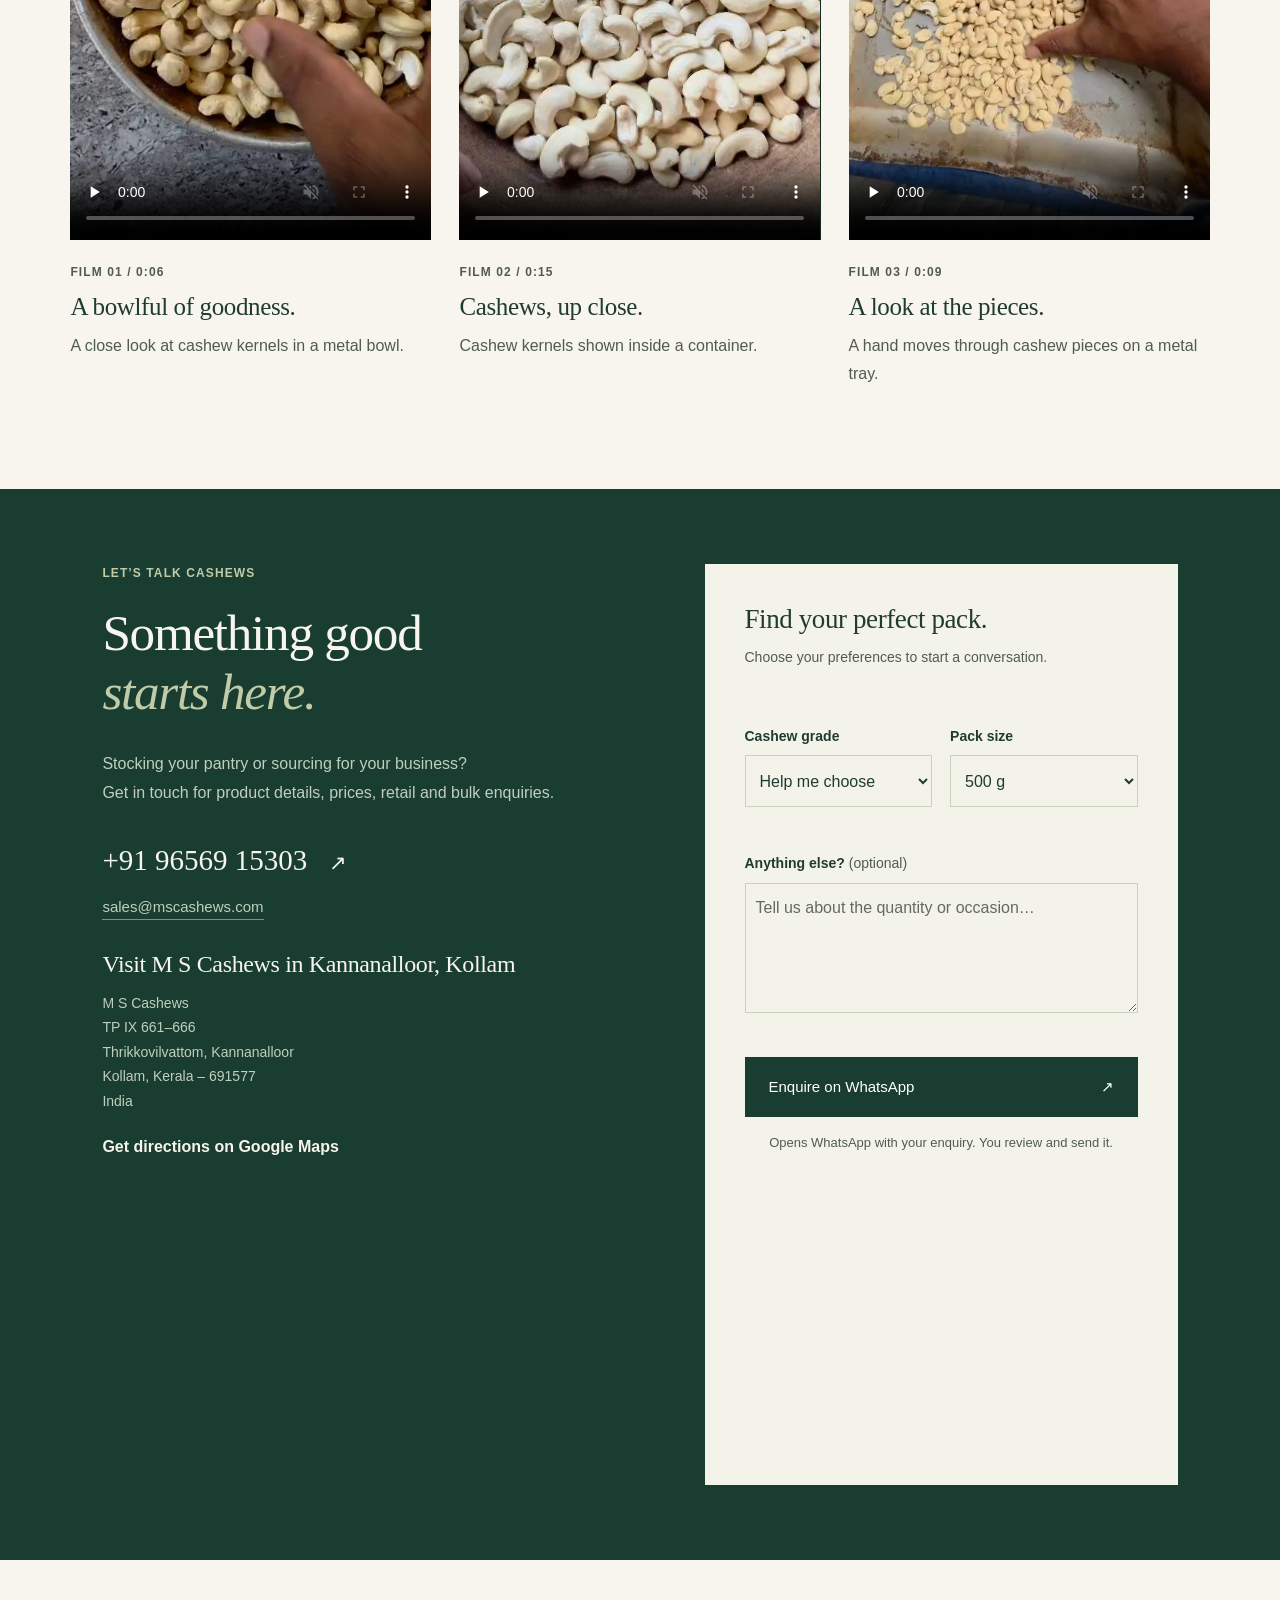
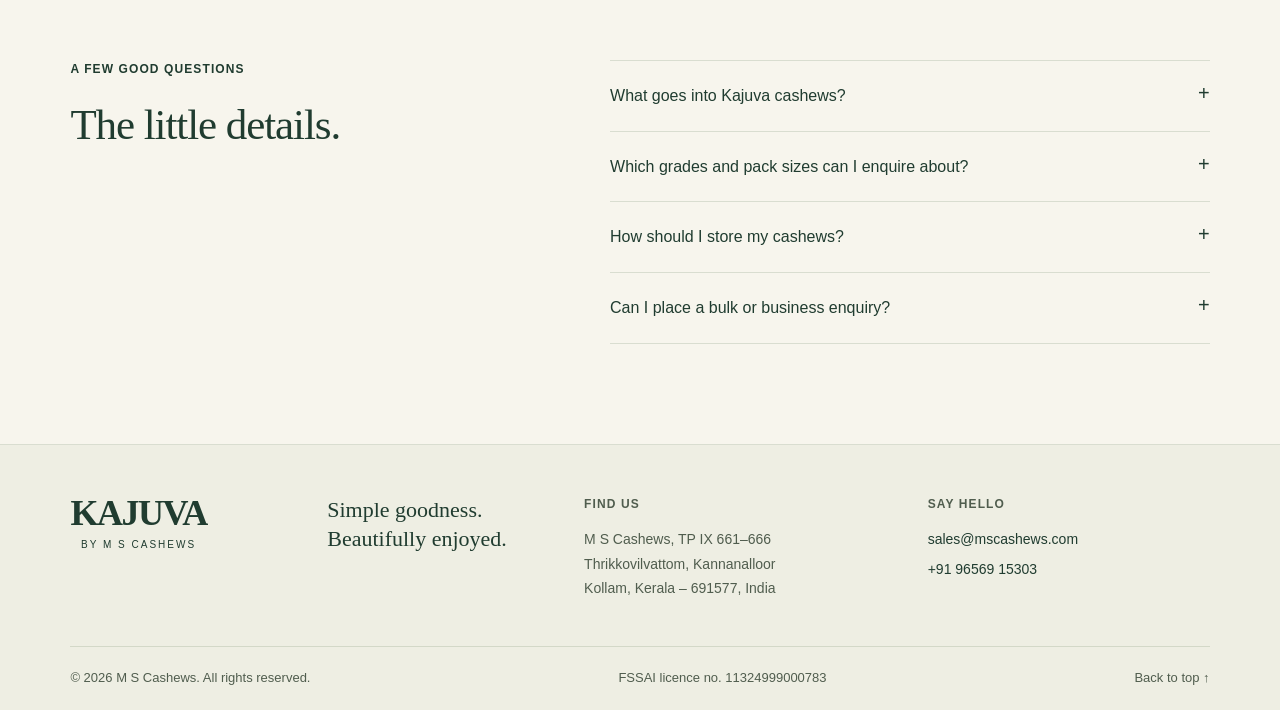
==== commit 6367595d: "Update index.html" ====
--- a/index.html
+++ b/index.html
@@ -142,7 +142,7 @@
       <div class="hero-copy">
         <p class="eyebrow"><span class="tiny-line"></span> SIMPLE INGREDIENT. EXCEPTIONAL PLEASURE.</p>
         <h1 id="hero-title">Premium cashews<br>from <em>Kollam, Kerala.</em></h1>
-        <p class="intro">A little everyday indulgence.<br>Discover Kajuva premium drum-roasted cashews from M S Cashews, a family with roots in Kollam’s cashew trade since 1965.</p>
+        <p class="intro">Discover premium cashew nuts (Kaju) from M S Cashews, a family-run cashew processing business in Kollam, Kerala, with roots in the cashew trade since 1965.<br>Explore Kajuva, our premium drum-roasted cashew brand, and contact us for retail and wholesale cashew enquiries.</p>
         <div class="hero-actions"><a class="button" href="#collection">Explore the collection <span aria-hidden="true">↗</span></a><a class="text-link" href="#story">Meet Kajuva <span aria-hidden="true">→</span></a></div>
         <div class="hero-caption"><span class="veg" aria-hidden="true"><i></i></span><span>100% cashews. Naturally delicious.</span></div>
       </div>
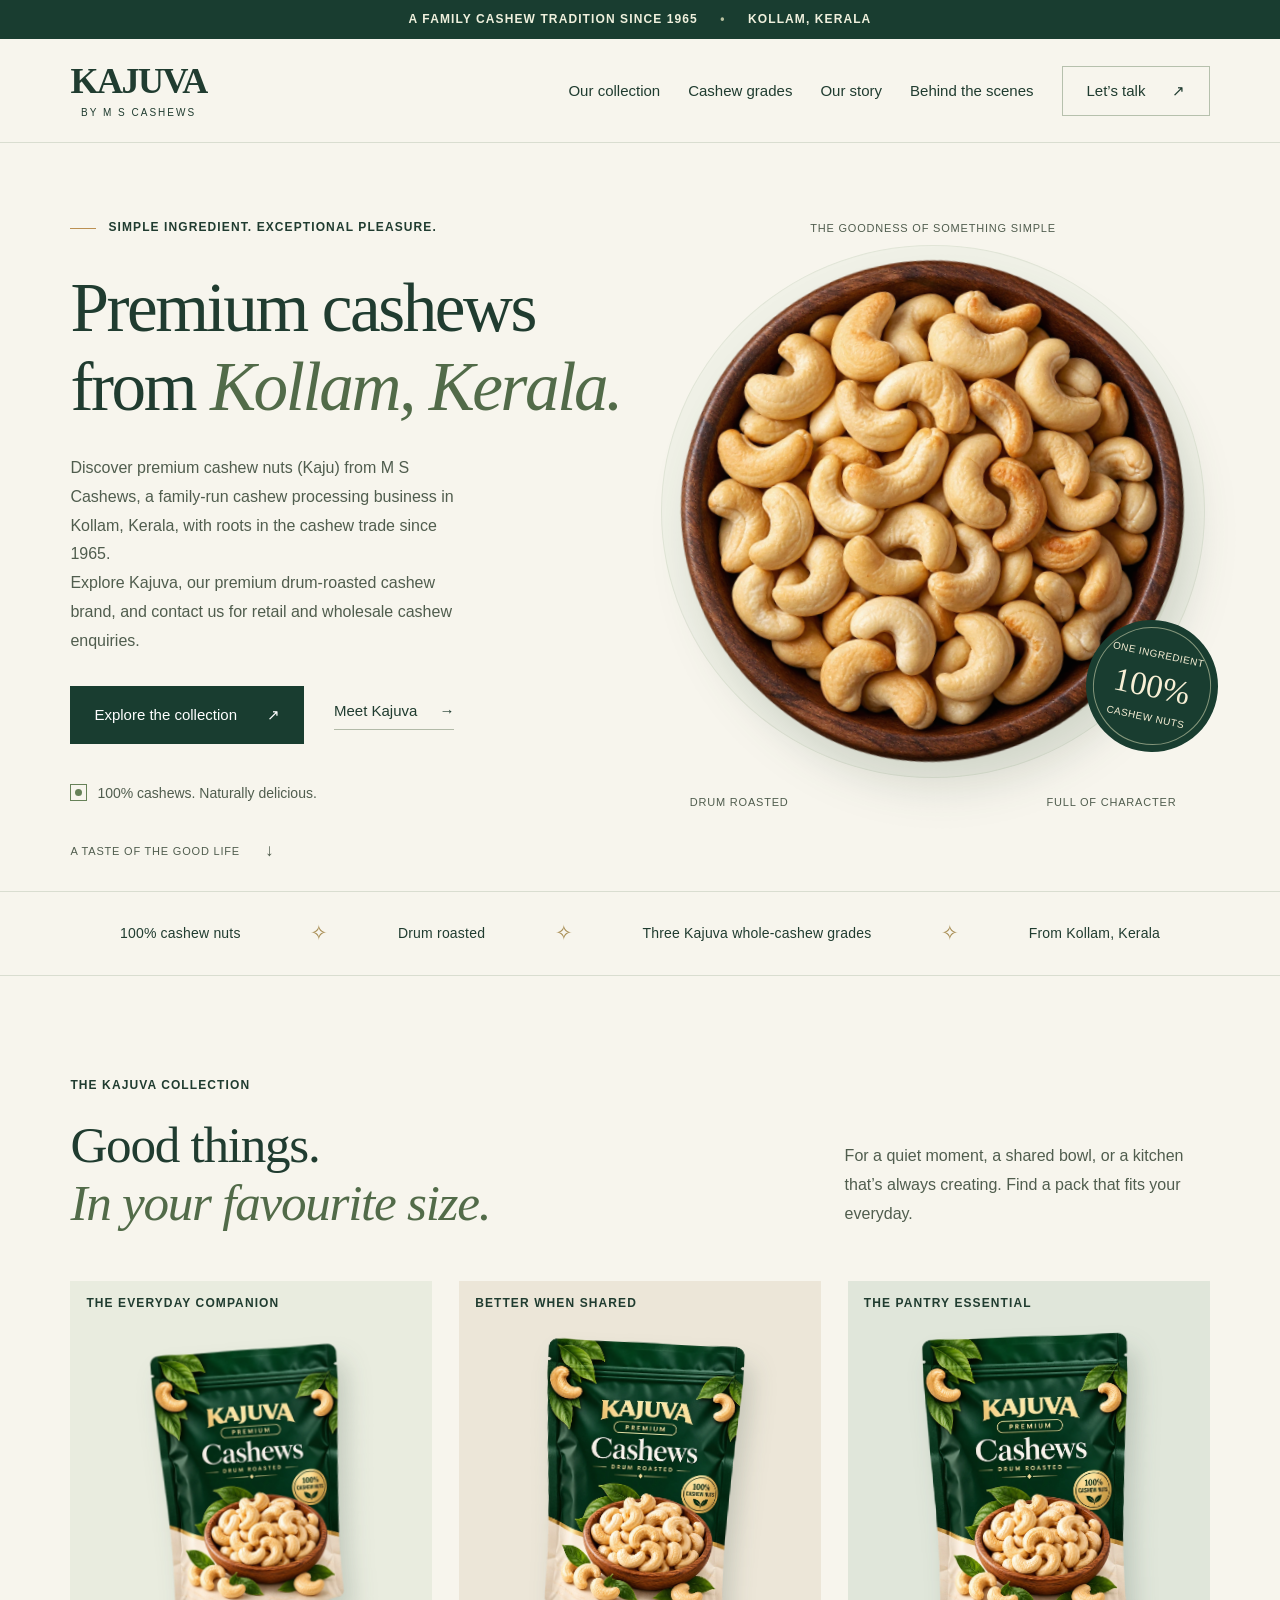
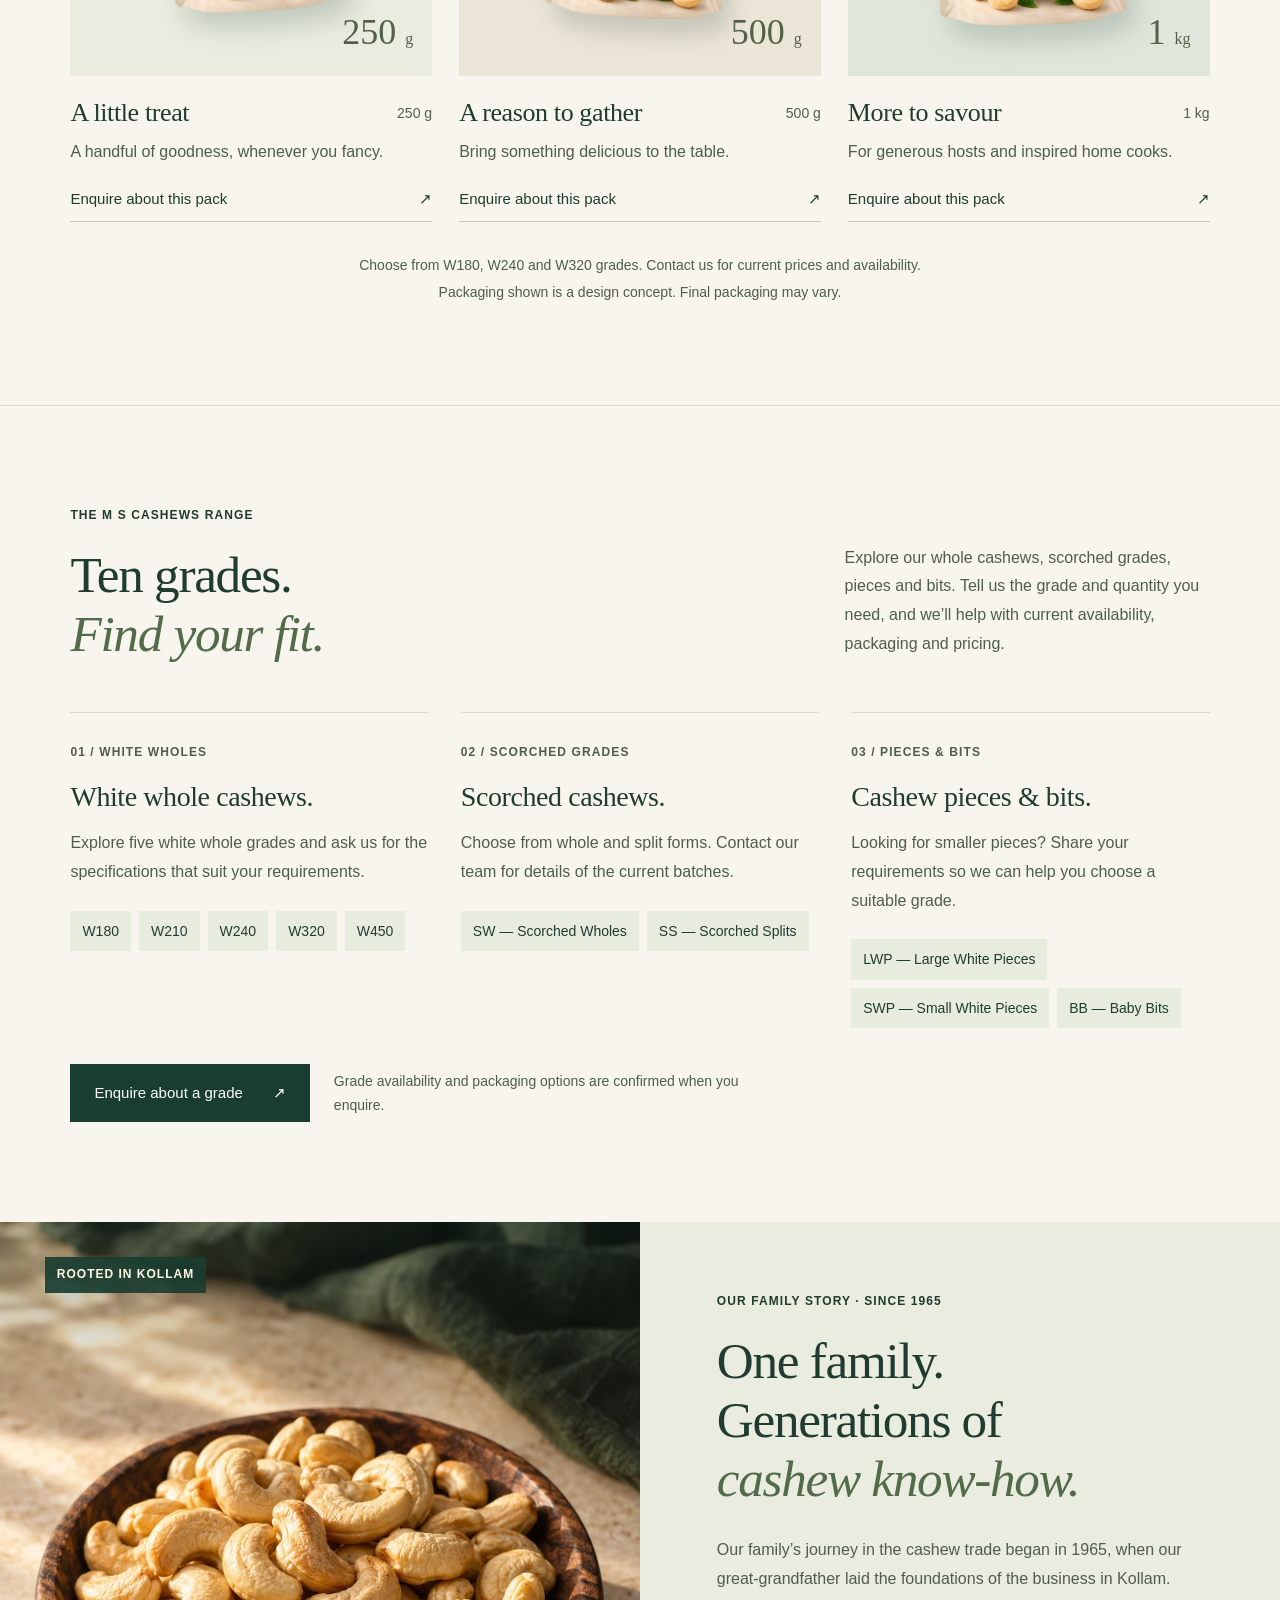
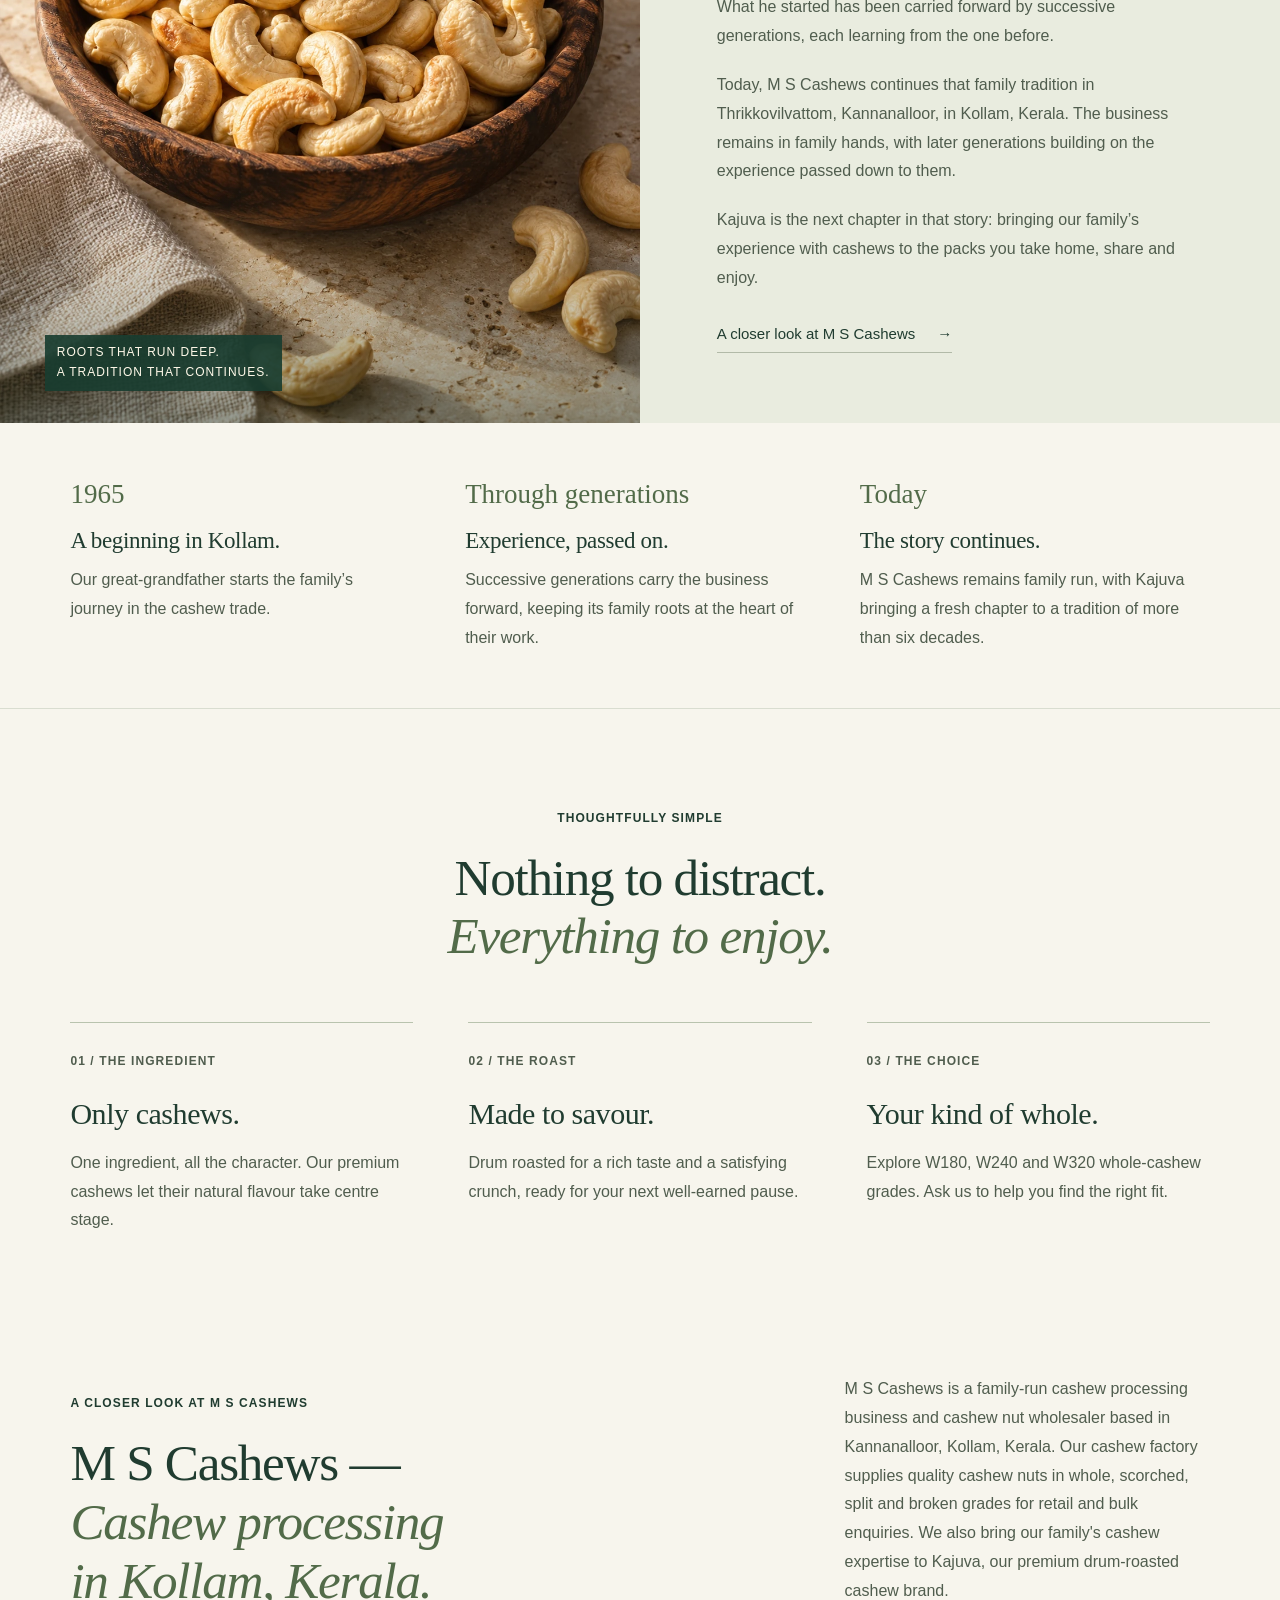
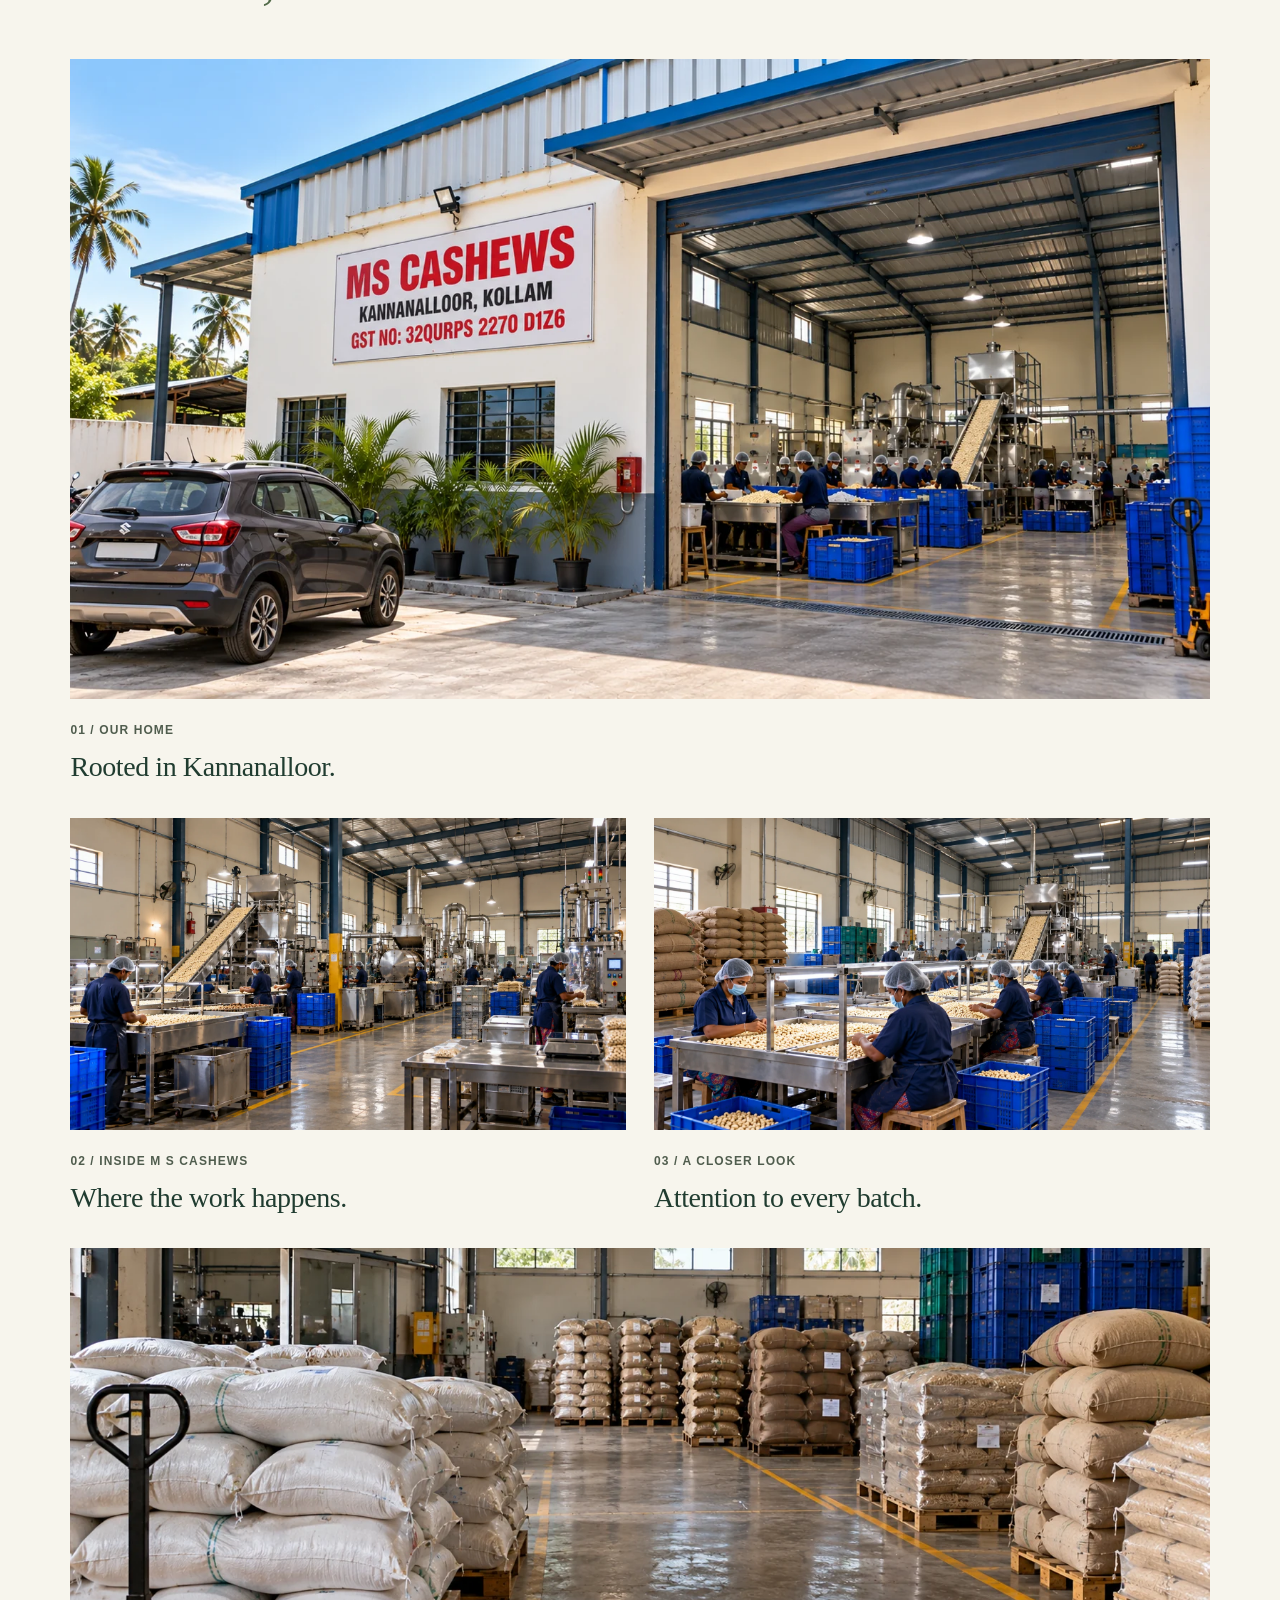
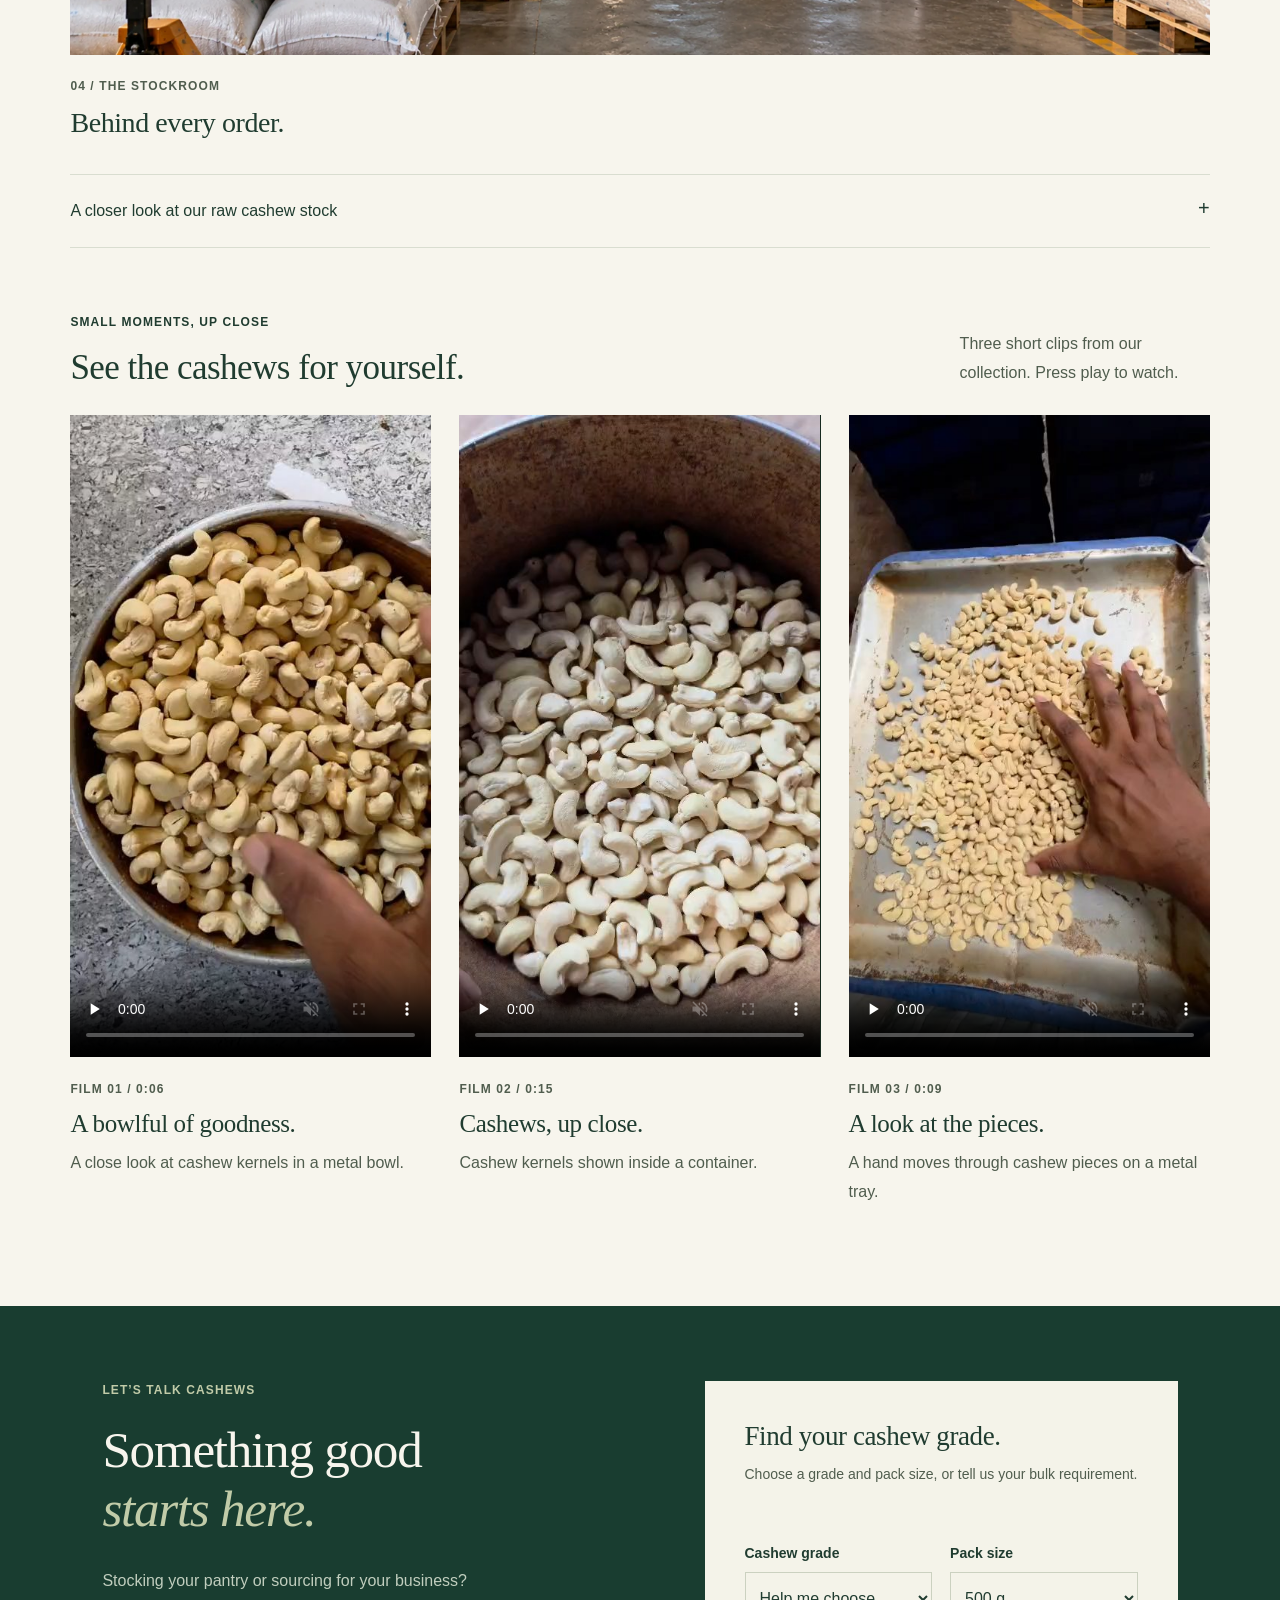
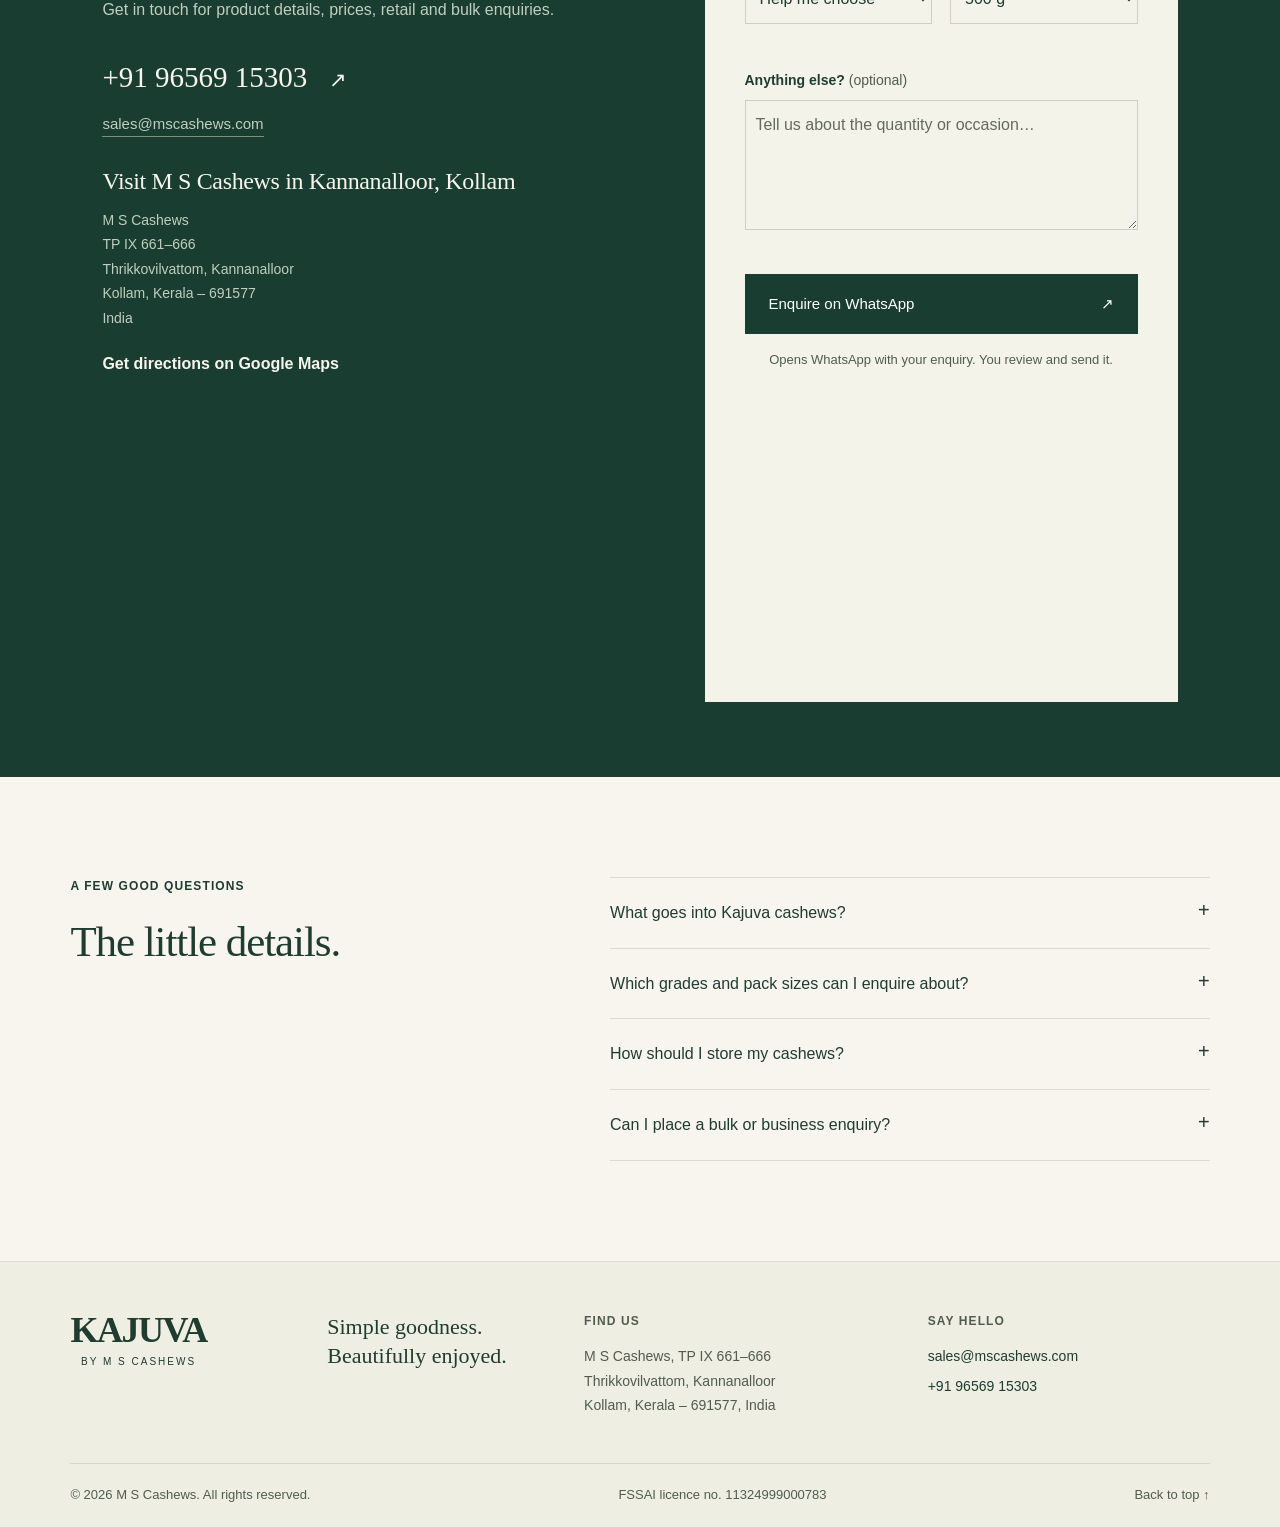
==== commit 8b719232: "Add files via upload" ====
--- a/index.html
+++ b/index.html
@@ -5,10 +5,10 @@
   <meta name="viewport" content="width=device-width, initial-scale=1">
   <meta name="theme-color" content="#193d30">
   <title>Cashew Factory in Kollam, Kerala | M S Cashews</title>
-  <meta name="description" content="Discover M S Cashews, a family-run cashew processing business in Kollam, Kerala, and Kajuva premium cashews. W180, W240 and W320 grades. Retail and bulk enquiries.">
+  <meta name="description" content="Discover M S Cashews, a family-run cashew processing business in Kollam, Kerala, and Kajuva premium cashews. Whole, scorched and broken cashew grades. Retail and bulk enquiries.">
   <link rel="canonical" href="https://www.mscashews.com/">
   <meta property="og:title" content="M S Cashews | Cashew Manufacturers in Kollam, Kerala">
-  <meta property="og:description" content="Discover M S Cashews, a family-run cashew processing business in Kollam, Kerala, and Kajuva premium cashews. W180, W240 and W320 grades. Retail and bulk enquiries.">
+  <meta property="og:description" content="Discover M S Cashews, a family-run cashew processing business in Kollam, Kerala, and Kajuva premium cashews. Whole, scorched and broken cashew grades. Retail and bulk enquiries.">
   <meta property="og:type" content="website">
   <meta property="og:url" content="https://www.mscashews.com/">
   <meta property="og:site_name" content="M S Cashews / Kajuva">
@@ -20,7 +20,7 @@
   <meta property="og:image:alt" content="A wooden bowl filled with golden whole cashews">
   <meta name="twitter:card" content="summary_large_image">
   <meta name="twitter:title" content="M S Cashews | Cashew Manufacturers in Kollam, Kerala">
-  <meta name="twitter:description" content="Discover M S Cashews, a family-run cashew processing business in Kollam, Kerala, and Kajuva premium cashews. W180, W240 and W320 grades. Retail and bulk enquiries.">
+  <meta name="twitter:description" content="Discover M S Cashews, a family-run cashew processing business in Kollam, Kerala, and Kajuva premium cashews. Whole, scorched and broken cashew grades. Retail and bulk enquiries.">
   <meta name="twitter:image" content="https://www.mscashews.com/assets/cashew-bowl-premium.webp">
   <meta name="twitter:image:alt" content="A wooden bowl filled with golden whole cashews">
   <script type="application/ld+json">
@@ -57,7 +57,7 @@
   <link rel="icon" href="assets/favicon.svg" type="image/svg+xml">
   <link rel="stylesheet" href="styles.css?v=20261001-1">
   <script src="script.js?v=20260930-5" defer></script>
-</head>
+
 <style>
 /* Contact section - Align and enlarge enquiry form */
 
@@ -121,7 +121,20 @@
   }
 
 }
+/* Cashew range overview */
+.grade-overview{border-top:1px solid var(--line)}
+.grade-overview-grid{display:grid;grid-template-columns:repeat(3,minmax(0,1fr));gap:32px;margin-top:40px}
+.grade-overview-grid article{border-top:1px solid var(--line);padding-top:24px}
+.grade-overview-grid h3{margin:16px 0}
+.grade-overview-grid p{color:var(--muted);line-height:1.8}
+.grade-overview-grid ul{list-style:none;padding:0;margin:24px 0 0;display:flex;flex-wrap:wrap;gap:8px}
+.grade-overview-grid li{background:var(--sage);padding:8px 12px;font-size:14px}
+.grade-overview-action{display:flex;align-items:center;gap:24px;flex-wrap:wrap;margin-top:36px}
+.grade-overview-action p{font-size:14px;color:var(--muted);max-width:420px}
+@media(min-width:761px) and (max-width:1100px){.header nav{gap:14px;font-size:13px}.header .nav-contact{padding:10px 14px}}
+@media(max-width:760px){.grade-overview-grid{grid-template-columns:1fr;gap:28px}.grade-overview-action{align-items:flex-start;flex-direction:column}}
 </style>
+</head>
 
 
 
@@ -133,7 +146,7 @@
     <a class="brand" href="#home" aria-label="Kajuva home">KAJUVA<span>BY M S CASHEWS</span></a>
     <button class="menu-toggle" aria-controls="navigation" aria-expanded="false">Menu <span aria-hidden="true">☰</span></button>
     <nav id="navigation" aria-label="Main navigation">
-      <a href="#collection">Our collection</a><a href="#story">Our story</a><a href="#behind-scenes">Behind the scenes</a>
+      <a href="#collection">Our collection</a><a href="#cashew-grades">Cashew grades</a><a href="#story">Our story</a><a href="#behind-scenes">Behind the scenes</a>
       <a href="#contact" class="nav-contact">Let’s talk <span aria-hidden="true">↗</span></a>
     </nav>
   </header>
@@ -155,7 +168,7 @@
       </div>
       <a class="scroll-note" href="#collection">A TASTE OF THE GOOD LIFE <span aria-hidden="true">↓</span></a>
     </section>
-    <div class="qualities" aria-label="Product highlights"><span>100% cashew nuts</span><i aria-hidden="true">✧</i><span>Drum roasted</span><i aria-hidden="true">✧</i><span>Three whole-cashew grades</span><i aria-hidden="true">✧</i><span>From Kollam, Kerala</span></div>
+    <div class="qualities" aria-label="Product highlights"><span>100% cashew nuts</span><i aria-hidden="true">✧</i><span>Drum roasted</span><i aria-hidden="true">✧</i><span>Three Kajuva whole-cashew grades</span><i aria-hidden="true">✧</i><span>From Kollam, Kerala</span></div>
     <section class="section collection" id="collection" aria-labelledby="collection-title">
       <div class="section-top"><div><p class="eyebrow">THE KAJUVA COLLECTION</p><h2 id="collection-title">Good things.<br><em>In your favourite size.</em></h2></div><p>For a quiet moment, a shared bowl, or a kitchen that’s always creating. Find a pack that fits your everyday.</p></div>
       <div class="product-grid">
@@ -164,6 +177,15 @@
         <article class="product"><div class="product-image"><span class="product-tag">THE PANTRY ESSENTIAL</span><img src="assets/kajuva-pouch-premium.webp" width="864" height="1200" alt="Kajuva emerald and gold pouch concept" loading="lazy"><span class="pack-weight">1 <small>kg</small></span></div><div class="product-title"><h3>More to savour</h3><span>1 kg</span></div><p>For generous hosts and inspired home cooks.</p><a href="https://wa.me/919656915303?text=Hello%20Kajuva%2C%20I%27d%20like%20to%20enquire%20about%20the%201%20kg%20pack." target="_blank" rel="noopener noreferrer" class="product-link">Enquire about this pack <span aria-hidden="true">↗</span></a></article>
       </div>
       <p class="collection-note">Choose from W180, W240 and W320 grades. Contact us for current prices and availability.<br>Packaging shown is a design concept. Final packaging may vary.</p>
+    </section>
+    <section class="section grade-overview" id="cashew-grades" aria-labelledby="grades-title">
+      <div class="section-top"><div><p class="eyebrow">THE M S CASHEWS RANGE</p><h2 id="grades-title">Ten grades.<br><em>Find your fit.</em></h2></div><p>Explore our whole cashews, scorched grades, pieces and bits. Tell us the grade and quantity you need, and we’ll help with current availability, packaging and pricing.</p></div>
+      <div class="grade-overview-grid">
+        <article><span class="feature-number">01 / WHITE WHOLES</span><h3>White whole cashews.</h3><p>Explore five white whole grades and ask us for the specifications that suit your requirements.</p><ul><li>W180</li><li>W210</li><li>W240</li><li>W320</li><li>W450</li></ul></article>
+        <article><span class="feature-number">02 / SCORCHED GRADES</span><h3>Scorched cashews.</h3><p>Choose from whole and split forms. Contact our team for details of the current batches.</p><ul><li>SW — Scorched Wholes</li><li>SS — Scorched Splits</li></ul></article>
+        <article><span class="feature-number">03 / PIECES &amp; BITS</span><h3>Cashew pieces &amp; bits.</h3><p>Looking for smaller pieces? Share your requirements so we can help you choose a suitable grade.</p><ul><li>LWP — Large White Pieces</li><li>SWP — Small White Pieces</li><li>BB — Baby Bits</li></ul></article>
+      </div>
+      <div class="grade-overview-action"><a class="button" href="#contact">Enquire about a grade <span aria-hidden="true">↗</span></a><p>Grade availability and packaging options are confirmed when you enquire.</p></div>
     </section>
     <section class="story" id="story" aria-labelledby="story-title">
       <div class="story-art"><span class="eyebrow">ROOTED IN KOLLAM</span><img src="assets/cashews-editorial.webp" alt="Whole roasted cashews in a wooden bowl, styled with natural linen and warm stone" width="1122" height="1402" loading="lazy"><span class="story-art-caption">ROOTS THAT RUN DEEP.<br>A TRADITION THAT CONTINUES.</span></div>
@@ -179,7 +201,7 @@
       <div class="quality-grid"><article><span class="feature-number">01 / THE INGREDIENT</span><h3>Only cashews.</h3><p>One ingredient, all the character. Our premium cashews let their natural flavour take centre stage.</p></article><article><span class="feature-number">02 / THE ROAST</span><h3>Made to savour.</h3><p>Drum roasted for a rich taste and a satisfying crunch, ready for your next well-earned pause.</p></article><article><span class="feature-number">03 / THE CHOICE</span><h3>Your kind of whole.</h3><p>Explore W180, W240 and W320 whole-cashew grades. Ask us to help you find the right fit.</p></article></div>
     </section>
     <section class="section behind-scenes" id="behind-scenes" aria-labelledby="behind-title">
-      <div class="section-top"><div><p class="eyebrow">A CLOSER LOOK AT M S CASHEWS</p><h2 id="behind-title">M S Cashews —<br><em>Cashew processing<br>in Kollam, Kerala.</em></h2></div><p>M S Cashews is a family-run cashew processing business and cashew nut wholesaler based in Kannanalloor, Kollam, Kerala. Our cashew factory supplies quality cashew nuts in W180, W240, W320 and other available grades for retail and bulk enquiries. We also bring our family's cashew expertise to Kajuva, our premium drum-roasted cashew brand.</p></div>
+      <div class="section-top"><div><p class="eyebrow">A CLOSER LOOK AT M S CASHEWS</p><h2 id="behind-title">M S Cashews —<br><em>Cashew processing<br>in Kollam, Kerala.</em></h2></div><p>M S Cashews is a family-run cashew processing business and cashew nut wholesaler based in Kannanalloor, Kollam, Kerala. Our cashew factory supplies quality cashew nuts in whole, scorched, split and broken grades for retail and bulk enquiries. We also bring our family's cashew expertise to Kajuva, our premium drum-roasted cashew brand.</p></div>
       <div class="premises-grid">
         <figure class="premises-main"><a href="assets/factory-front.webp" target="_blank" rel="noopener" aria-label="View the M S Cashews premises image in a new tab"><img src="assets/factory-front.webp" alt="Front of the M S Cashews premises in Kannanalloor, Kollam" width="1600" height="900" loading="lazy"></a><figcaption><span>01 / OUR HOME</span><h3>Rooted in Kannanalloor.</h3></figcaption></figure>
         <figure><a href="assets/factory-inside.webp" target="_blank" rel="noopener" aria-label="View the work area image in a new tab"><img src="assets/factory-inside.webp" alt="Cashew equipment and blue storage crates inside M S Cashews, Kannanalloor" width="1600" height="900" loading="lazy"></a><figcaption><span>02 / INSIDE M S CASHEWS</span><h3>Where the work happens.</h3></figcaption></figure>
@@ -204,11 +226,12 @@
         <div class="google-map" style="width:100%;max-width:100%;margin:0 0 14px;border-radius:12px;overflow:hidden;">
           <iframe src="https://www.google.com/maps/embed?pb=!1m18!1m12!1m3!1d126139.27699196005!2d76.51879639726563!3d8.893311200000003!2m3!1f0!2f0!3f0!3m2!1i1024!2i768!4f13.1!3m3!1m2!1s0x3b05e31a122a84a1%3A0x15b1edde694fe89e!2sMs%20Cashews!5e0!3m2!1sen!2sin!4v1793275626502!5m2!1sen!2sin" title="M S Cashews location on Google Maps" width="100%" height="300" style="display:block;width:100%;border:0;" allowfullscreen loading="lazy" referrerpolicy="strict-origin-when-cross-origin"></iframe>
         </div></div></div>
-      <form class="enquiry" id="enquiry-form"><h3>Find your perfect pack.</h3><p>Choose your preferences to start a conversation.</p><div class="form-row"><div><label for="grade">Cashew grade</label><select id="grade" name="grade"><option value="Not sure — please advise">Help me choose</option><option>W180</option><option>W240</option><option>W320</option></select></div><div><label for="pack">Pack size</label><select id="pack" name="pack"><option>250 g</option><option selected>500 g</option><option>1 kg</option><option>Bulk requirement</option><option>Other</option></select></div></div><label for="message">Anything else? <span>(optional)</span></label><textarea id="message" name="message" rows="3" maxlength="1000" placeholder="Tell us about the quantity or occasion…"></textarea><button class="button" type="submit">Enquire on WhatsApp <span aria-hidden="true">↗</span></button><p class="form-note">Opens WhatsApp with your enquiry. You review and send it.</p><noscript><p><a href="https://wa.me/919656915303">Contact us directly on WhatsApp</a></p></noscript></form>
-    </section>
-    <section class="section faq" aria-labelledby="faq-title"><div><p class="eyebrow">A FEW GOOD QUESTIONS</p><h2 id="faq-title">The little details.</h2></div><div class="faq-list"><details><summary>What goes into Kajuva cashews?<span aria-hidden="true">+</span></summary><p>Kajuva contains one ingredient: cashew nuts (100%), drum roasted for rich flavour and crunch. Allergen information: contains nuts.</p></details><details><summary>Which grades and pack sizes can I enquire about?<span aria-hidden="true">+</span></summary><p>Our range includes W180, W240 and W320 whole-cashew grades, with 250 g, 500 g and 1 kg packaging. Contact us to confirm the grade and size combinations currently available.</p></details><details><summary>How should I store my cashews?<span aria-hidden="true">+</span></summary><p>Store in a cool, dry place away from direct sunlight. Once opened, reseal tightly or transfer to an airtight container.</p></details><details><summary>Can I place a bulk or business enquiry?<span aria-hidden="true">+</span></summary><p>Yes. Contact M S Cashews with your preferred grade and quantity. Our team can discuss current availability, pricing and order arrangements with you.</p></details></div></section>
+      <form class="enquiry" id="enquiry-form"><h3>Find your cashew grade.</h3><p>Choose a grade and pack size, or tell us your bulk requirement.</p><div class="form-row"><div><label for="grade">Cashew grade</label><select id="grade" name="grade"><option value="Not sure — please advise">Help me choose</option><option>W180</option><option>W210</option><option>W240</option><option>W320</option><option>W450</option><option>SW (Scorched Wholes)</option><option>SS (Scorched Splits)</option><option>LWP (Large White Pieces)</option><option>SWP (Small White Pieces)</option><option>BB (Baby Bits)</option></select></div><div><label for="pack">Pack size</label><select id="pack" name="pack"><option>250 g</option><option selected>500 g</option><option>1 kg</option><option>Bulk requirement</option><option>Other</option></select></div></div><label for="message">Anything else? <span>(optional)</span></label><textarea id="message" name="message" rows="3" maxlength="1000" placeholder="Tell us about the quantity or occasion…"></textarea><button class="button" type="submit">Enquire on WhatsApp <span aria-hidden="true">↗</span></button><p class="form-note">Opens WhatsApp with your enquiry. You review and send it.</p><noscript><p><a href="https://wa.me/919656915303">Contact us directly on WhatsApp</a></p></noscript></form>
+    </section>
+    <section class="section faq" aria-labelledby="faq-title"><div><p class="eyebrow">A FEW GOOD QUESTIONS</p><h2 id="faq-title">The little details.</h2></div><div class="faq-list"><details><summary>What goes into Kajuva cashews?<span aria-hidden="true">+</span></summary><p>Kajuva contains one ingredient: cashew nuts (100%), drum roasted for rich flavour and crunch. Allergen information: contains nuts.</p></details><details><summary>Which grades and pack sizes can I enquire about?<span aria-hidden="true">+</span></summary><p>The M S Cashews range includes W180, W210, W240, W320, W450, SW, SS, LWP, SWP and BB. Our Kajuva retail collection features W180, W240 and W320 in 250 g, 500 g and 1 kg packs. Contact us to confirm current grade and packaging combinations, or discuss bulk requirements.</p></details><details><summary>How should I store my cashews?<span aria-hidden="true">+</span></summary><p>Store in a cool, dry place away from direct sunlight. Once opened, reseal tightly or transfer to an airtight container.</p></details><details><summary>Can I place a bulk or business enquiry?<span aria-hidden="true">+</span></summary><p>Yes. Contact M S Cashews with your preferred grade and quantity. Our team can discuss current availability, pricing and order arrangements with you.</p></details></div></section>
   </main>
   <footer><div class="footer-main"><a class="brand" href="#home">KAJUVA<span>BY M S CASHEWS</span></a><p>Simple goodness.<br>Beautifully enjoyed.</p><div><span class="footer-label">FIND US</span><address>M S Cashews, TP IX 661–666<br>Thrikkovilvattom, Kannanalloor<br>Kollam, Kerala – 691577, India</address></div><div><span class="footer-label">SAY HELLO</span><a href="mailto:sales@mscashews.com">sales@mscashews.com</a><a href="tel:+919656915303">+91 96569 15303</a></div></div><div class="footer-bottom"><span>© <span id="year">2026</span> M S Cashews. All rights reserved.</span><span>FSSAI licence no. 11324999000783</span><a href="#home">Back to top ↑</a></div></footer>
 </body>
 </html>
 
+
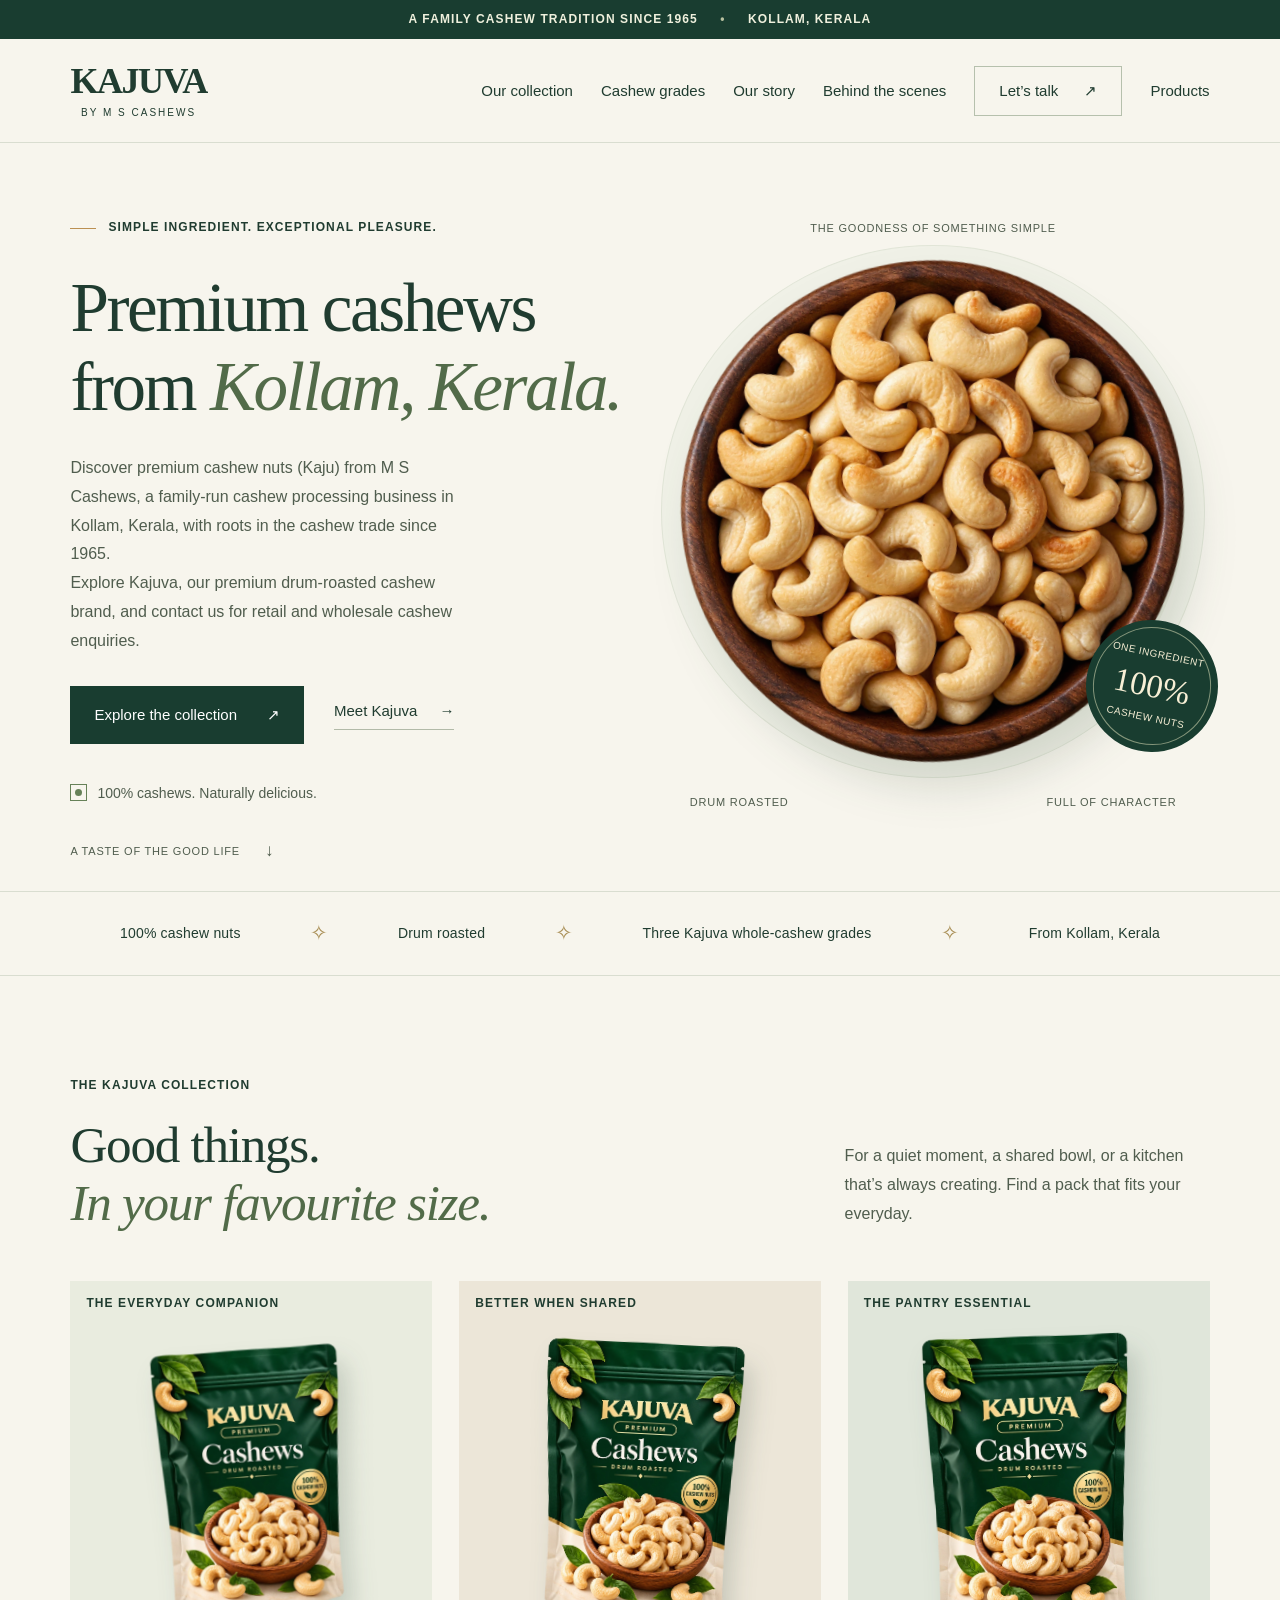
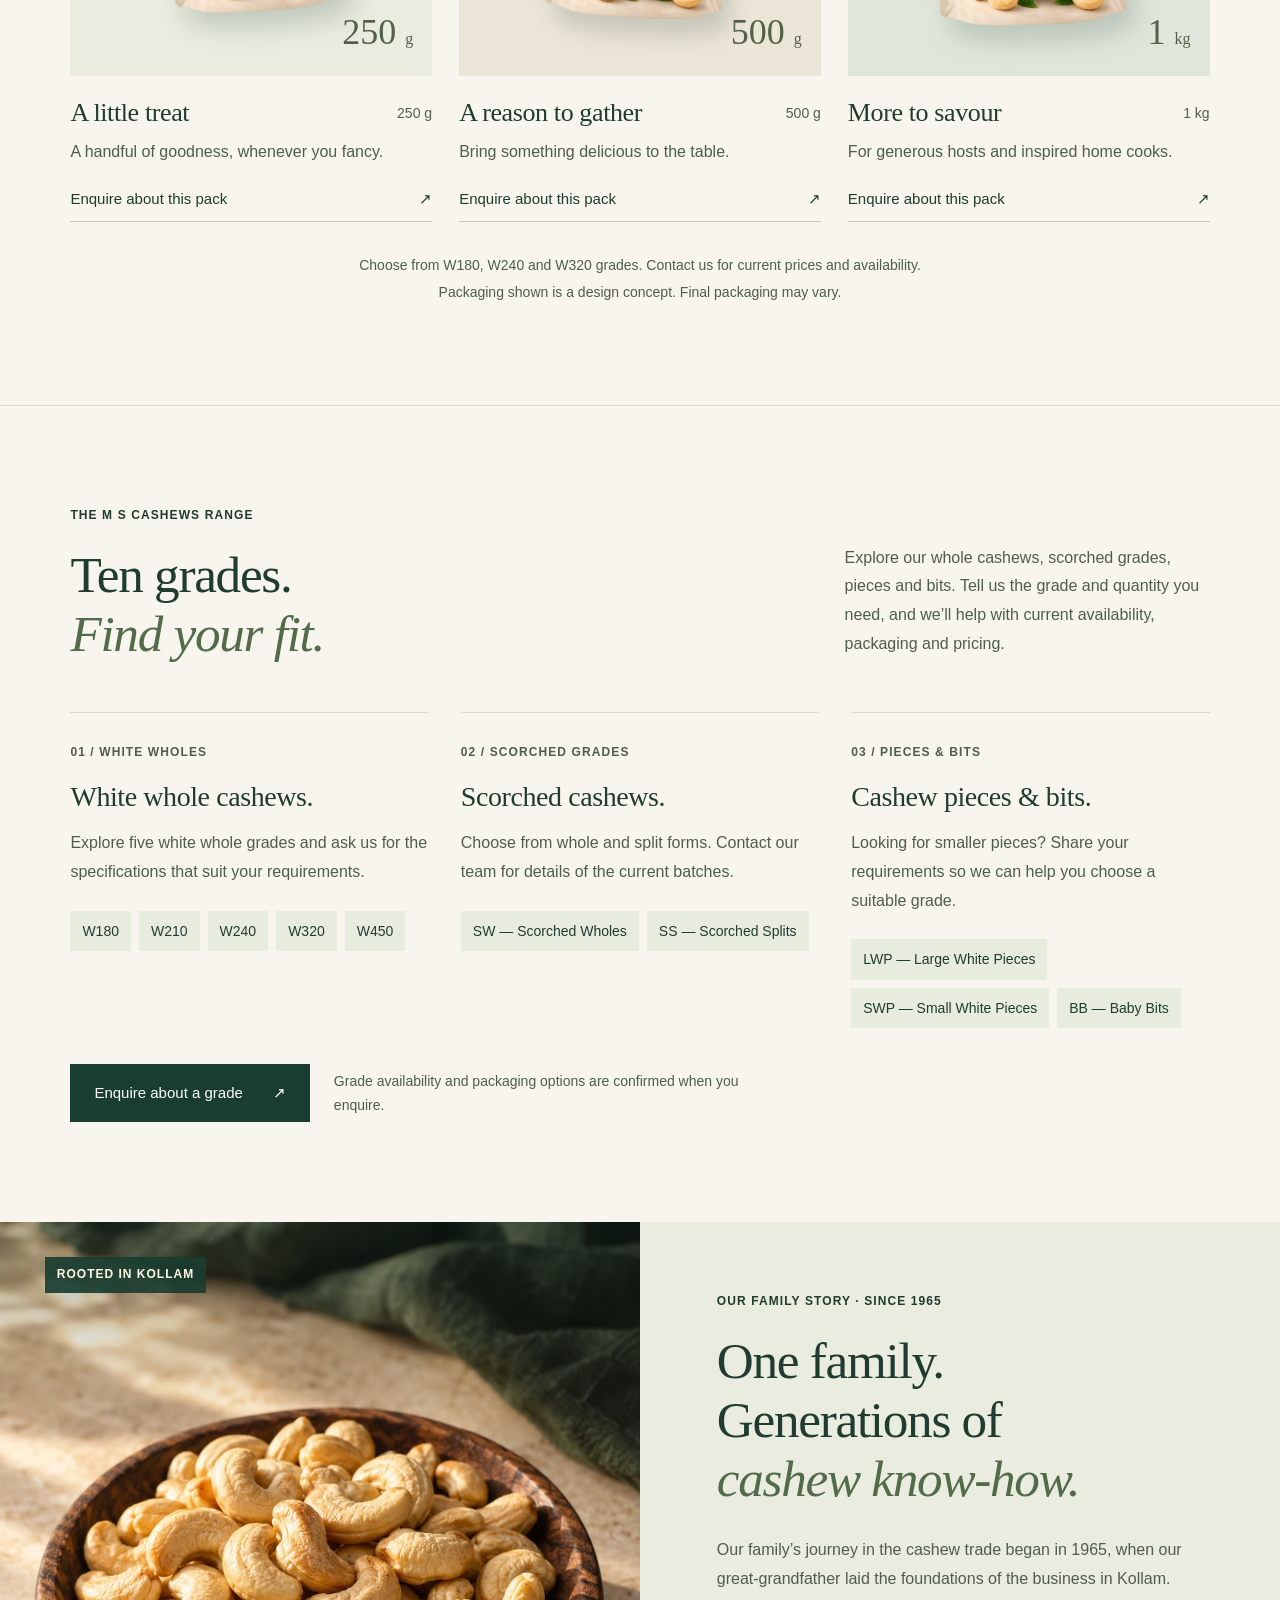
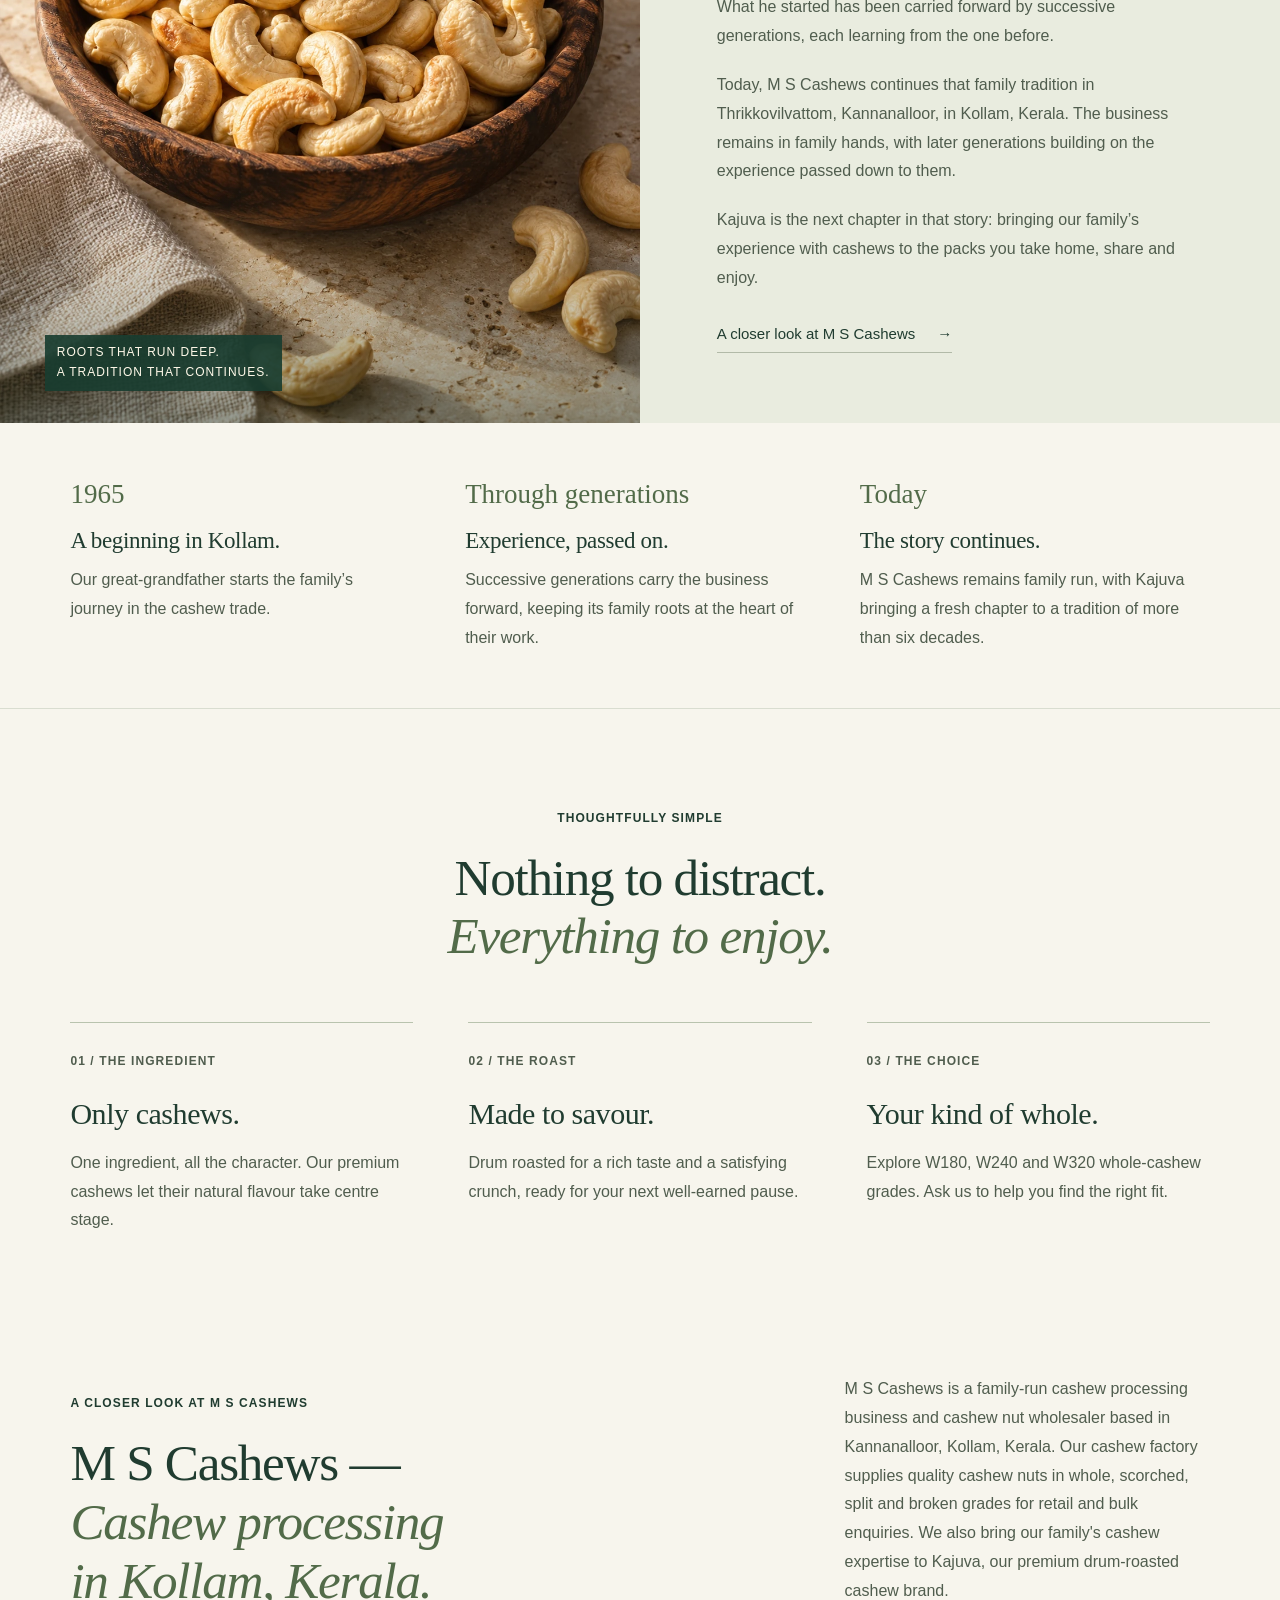
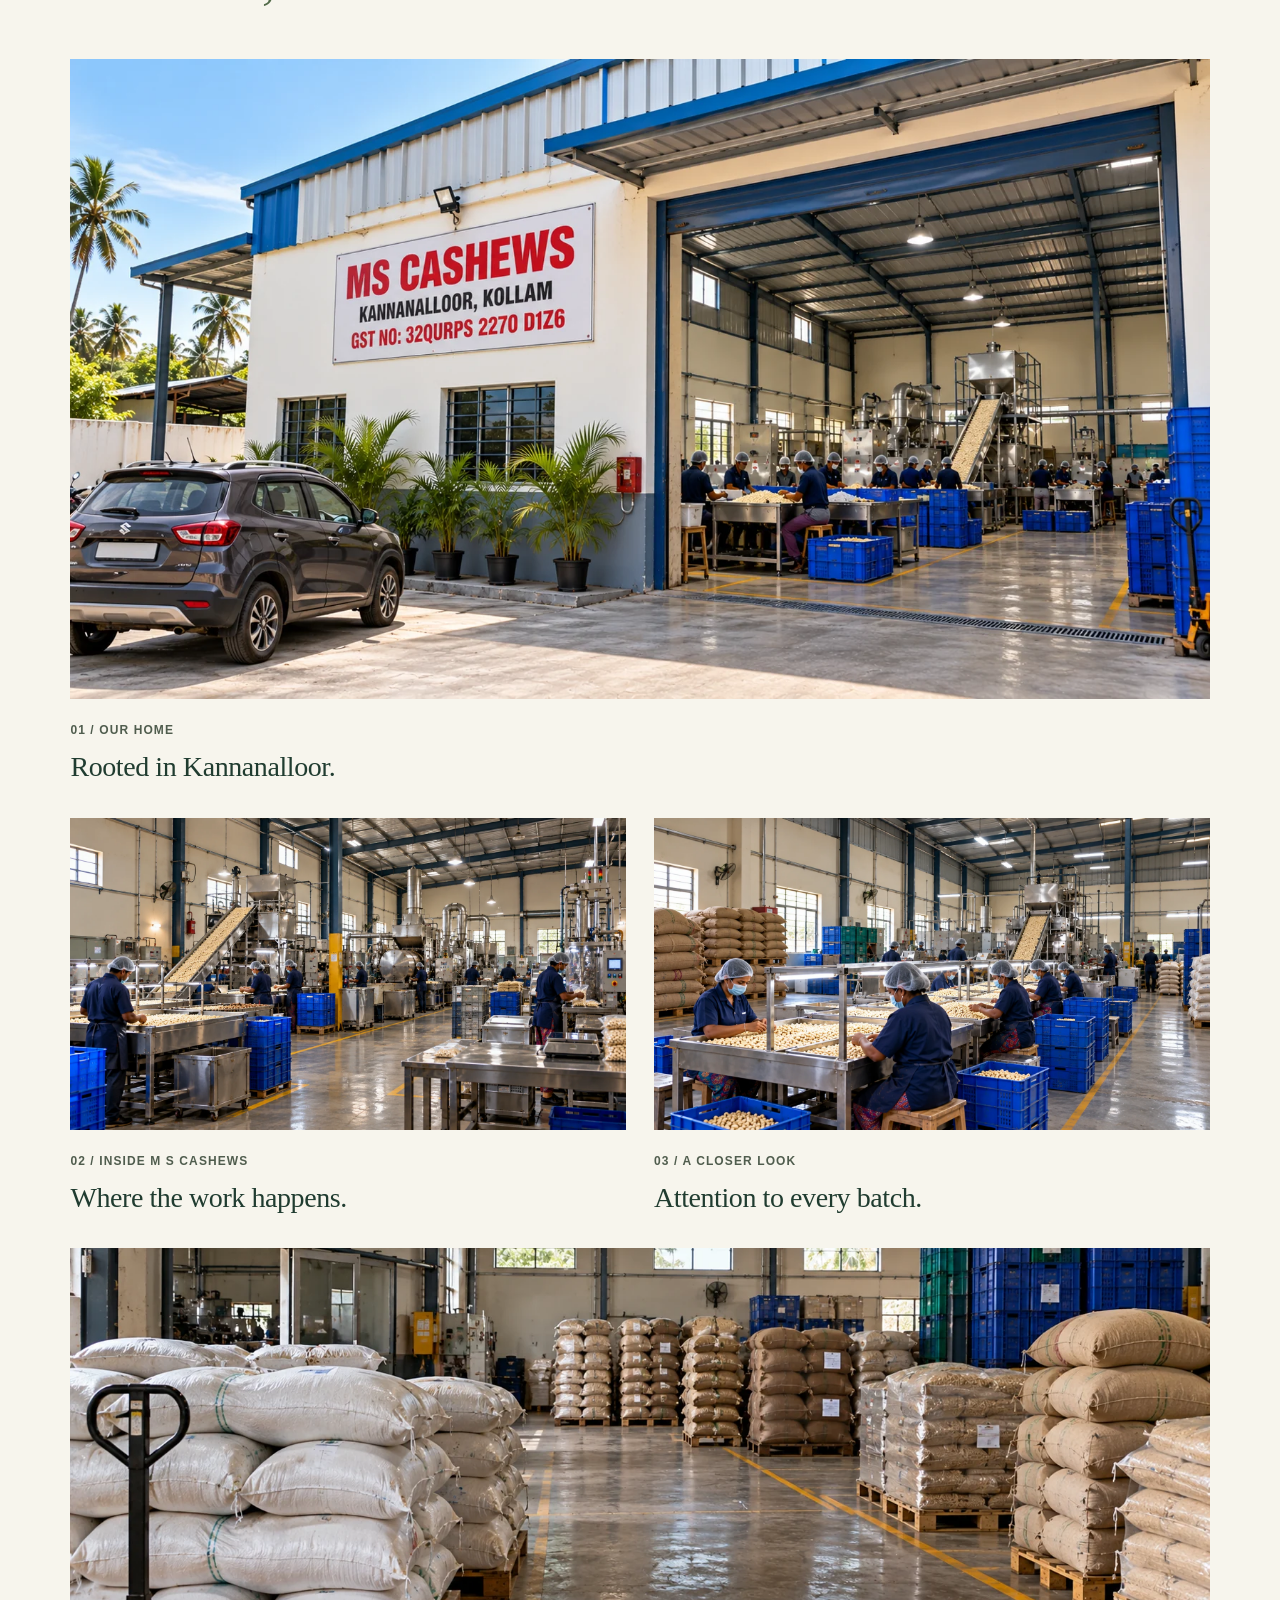
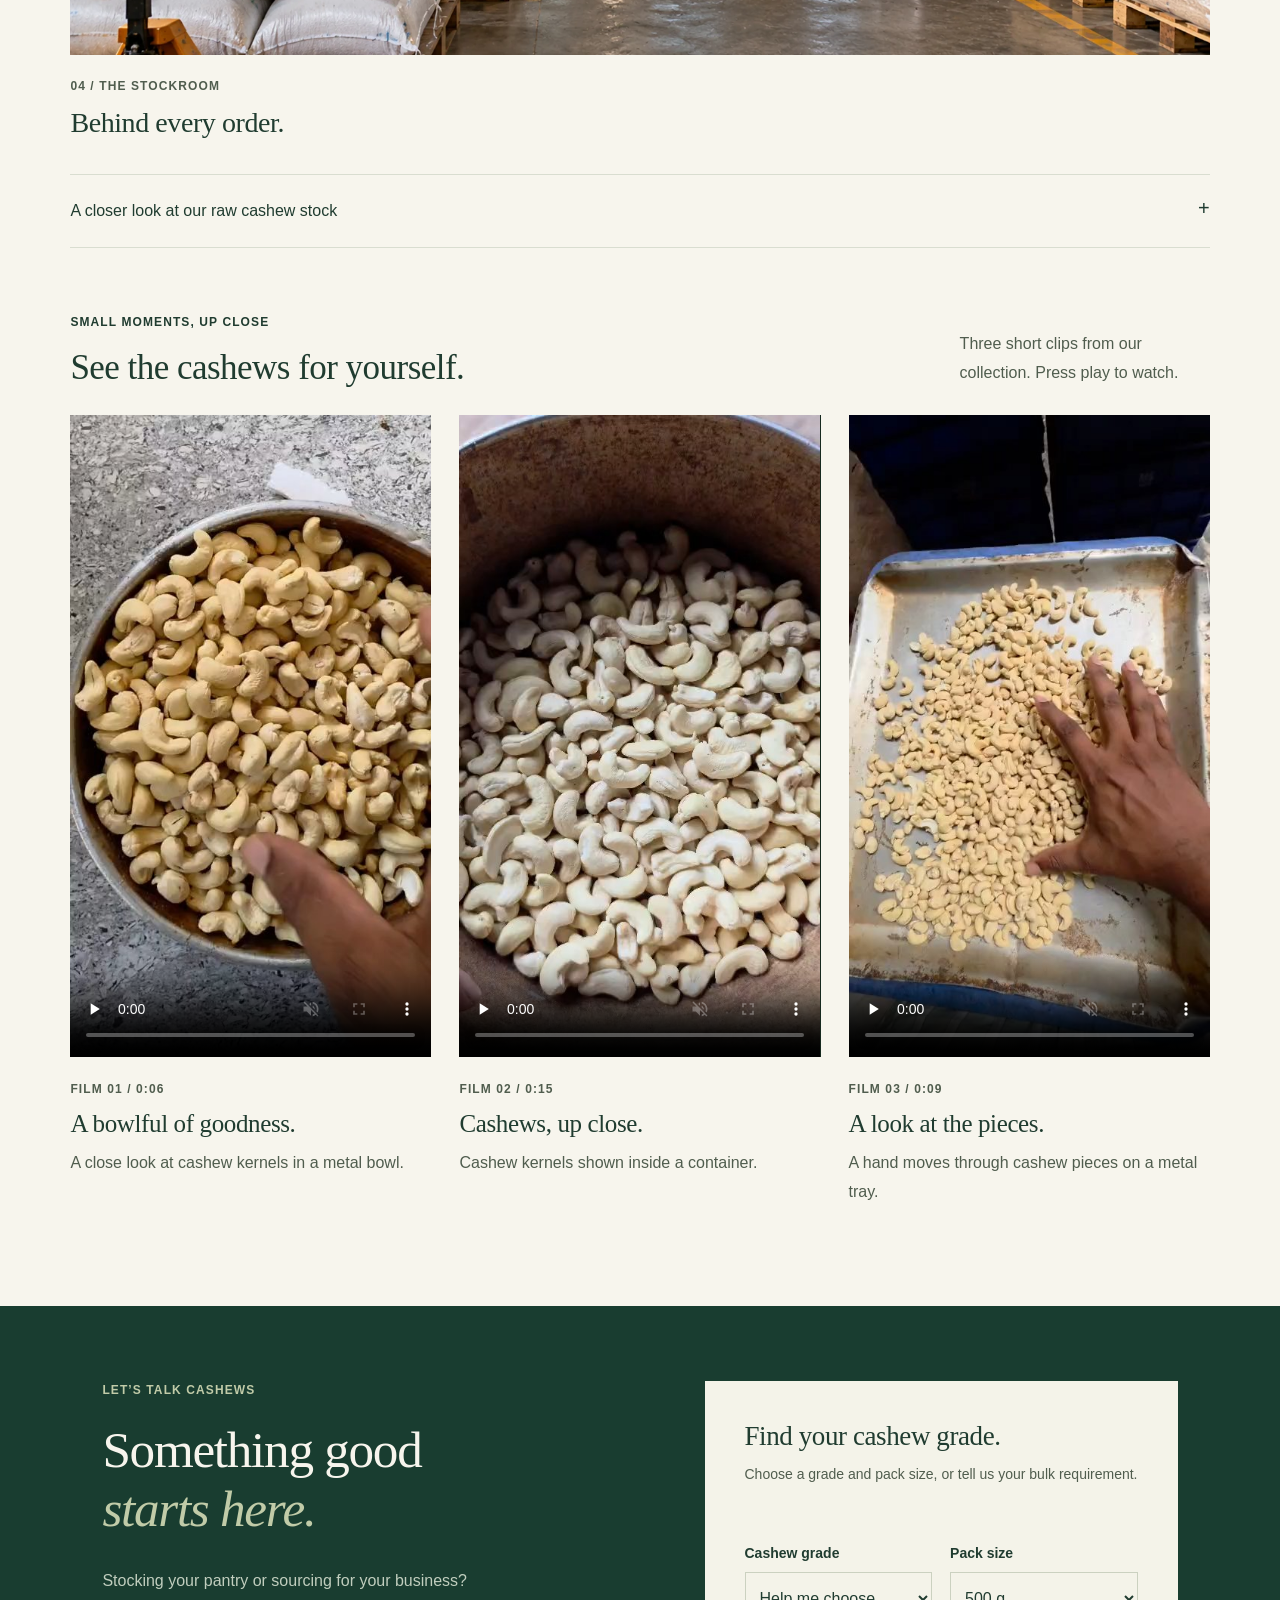
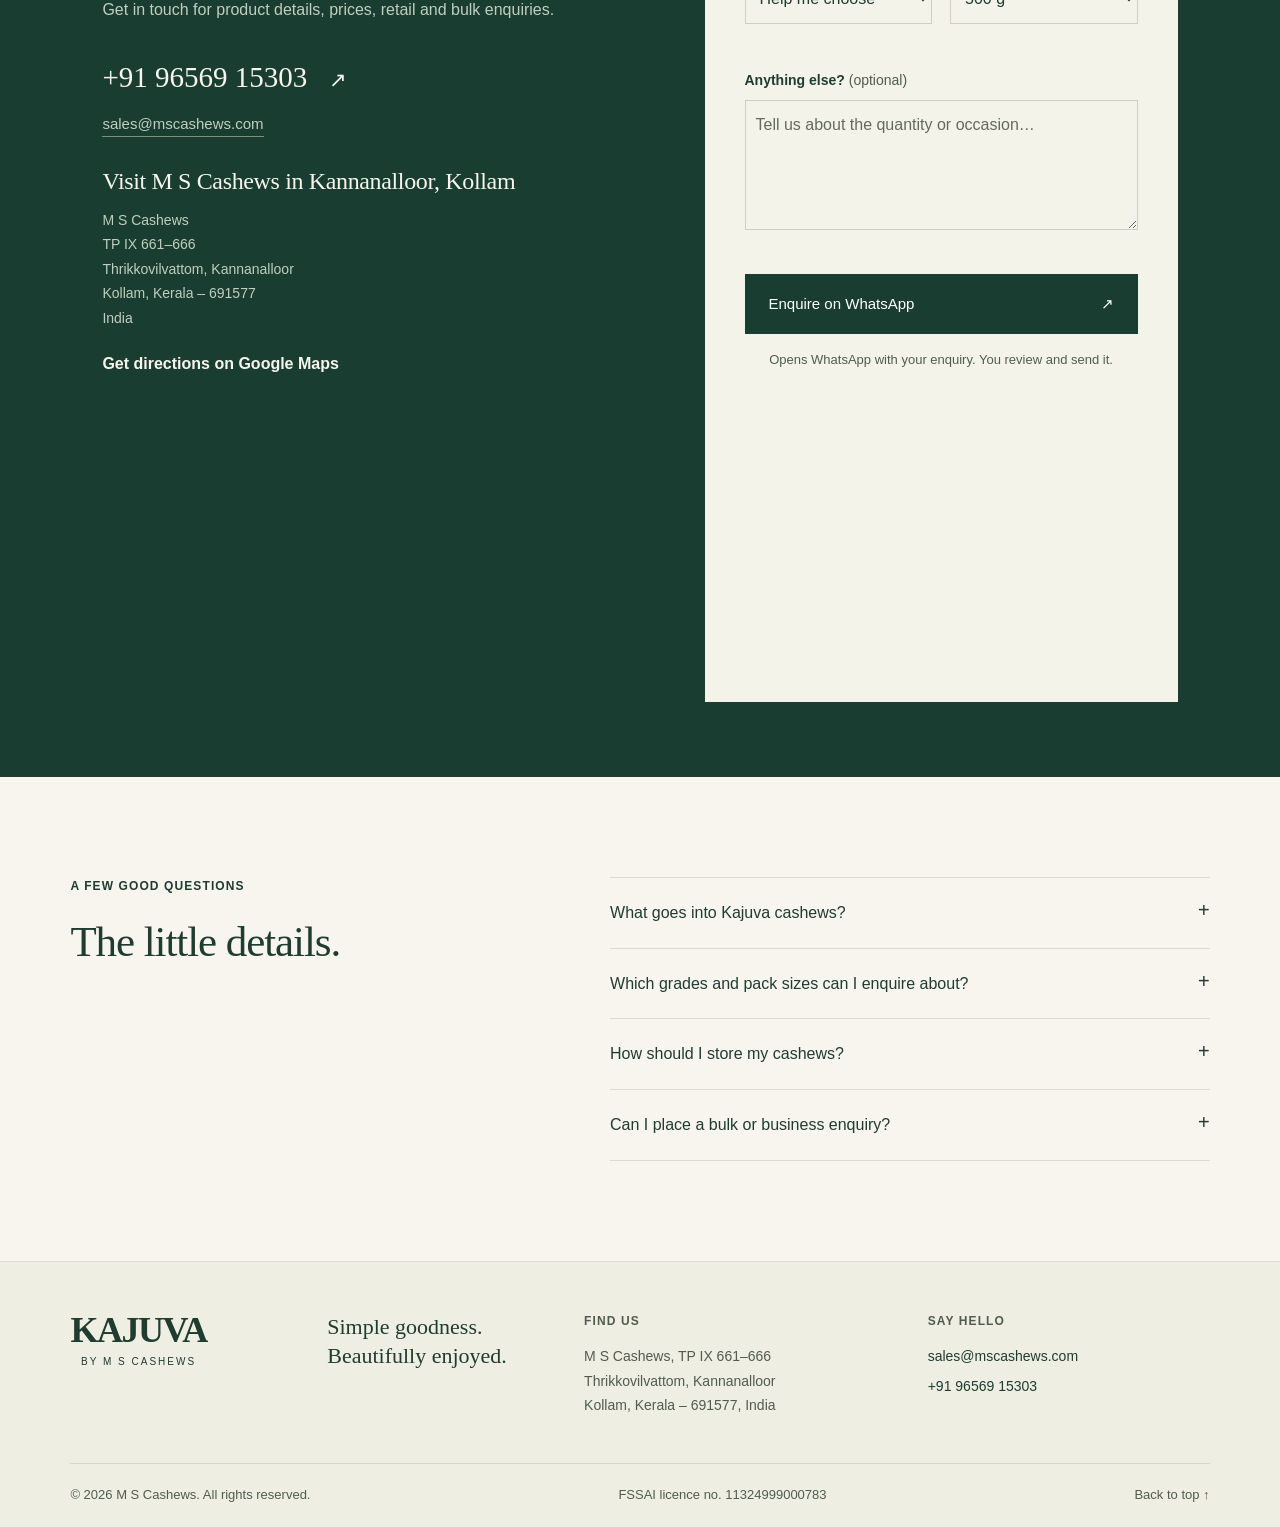
==== commit 4aeb014d: "Update index.html" ====
--- a/index.html
+++ b/index.html
@@ -121,17 +121,17 @@
   }
 
 }
-/* Cashew range overview */
-.grade-overview{border-top:1px solid var(--line)}
-.grade-overview-grid{display:grid;grid-template-columns:repeat(3,minmax(0,1fr));gap:32px;margin-top:40px}
-.grade-overview-grid article{border-top:1px solid var(--line);padding-top:24px}
-.grade-overview-grid h3{margin:16px 0}
-.grade-overview-grid p{color:var(--muted);line-height:1.8}
-.grade-overview-grid ul{list-style:none;padding:0;margin:24px 0 0;display:flex;flex-wrap:wrap;gap:8px}
-.grade-overview-grid li{background:var(--sage);padding:8px 12px;font-size:14px}
-.grade-overview-action{display:flex;align-items:center;gap:24px;flex-wrap:wrap;margin-top:36px}
-.grade-overview-action p{font-size:14px;color:var(--muted);max-width:420px}
-@media(min-width:761px) and (max-width:1100px){.header nav{gap:14px;font-size:13px}.header .nav-contact{padding:10px 14px}}
+/* Cashew range overview */
+.grade-overview{border-top:1px solid var(--line)}
+.grade-overview-grid{display:grid;grid-template-columns:repeat(3,minmax(0,1fr));gap:32px;margin-top:40px}
+.grade-overview-grid article{border-top:1px solid var(--line);padding-top:24px}
+.grade-overview-grid h3{margin:16px 0}
+.grade-overview-grid p{color:var(--muted);line-height:1.8}
+.grade-overview-grid ul{list-style:none;padding:0;margin:24px 0 0;display:flex;flex-wrap:wrap;gap:8px}
+.grade-overview-grid li{background:var(--sage);padding:8px 12px;font-size:14px}
+.grade-overview-action{display:flex;align-items:center;gap:24px;flex-wrap:wrap;margin-top:36px}
+.grade-overview-action p{font-size:14px;color:var(--muted);max-width:420px}
+@media(min-width:761px) and (max-width:1100px){.header nav{gap:14px;font-size:13px}.header .nav-contact{padding:10px 14px}}
 @media(max-width:760px){.grade-overview-grid{grid-template-columns:1fr;gap:28px}.grade-overview-action{align-items:flex-start;flex-direction:column}}
 </style>
 </head>
@@ -148,6 +148,7 @@
     <nav id="navigation" aria-label="Main navigation">
       <a href="#collection">Our collection</a><a href="#cashew-grades">Cashew grades</a><a href="#story">Our story</a><a href="#behind-scenes">Behind the scenes</a>
       <a href="#contact" class="nav-contact">Let’s talk <span aria-hidden="true">↗</span></a>
+      <a href="products.html">Products</a>
     </nav>
   </header>
   <main id="main">
@@ -178,14 +179,14 @@
       </div>
       <p class="collection-note">Choose from W180, W240 and W320 grades. Contact us for current prices and availability.<br>Packaging shown is a design concept. Final packaging may vary.</p>
     </section>
-    <section class="section grade-overview" id="cashew-grades" aria-labelledby="grades-title">
-      <div class="section-top"><div><p class="eyebrow">THE M S CASHEWS RANGE</p><h2 id="grades-title">Ten grades.<br><em>Find your fit.</em></h2></div><p>Explore our whole cashews, scorched grades, pieces and bits. Tell us the grade and quantity you need, and we’ll help with current availability, packaging and pricing.</p></div>
-      <div class="grade-overview-grid">
-        <article><span class="feature-number">01 / WHITE WHOLES</span><h3>White whole cashews.</h3><p>Explore five white whole grades and ask us for the specifications that suit your requirements.</p><ul><li>W180</li><li>W210</li><li>W240</li><li>W320</li><li>W450</li></ul></article>
-        <article><span class="feature-number">02 / SCORCHED GRADES</span><h3>Scorched cashews.</h3><p>Choose from whole and split forms. Contact our team for details of the current batches.</p><ul><li>SW — Scorched Wholes</li><li>SS — Scorched Splits</li></ul></article>
-        <article><span class="feature-number">03 / PIECES &amp; BITS</span><h3>Cashew pieces &amp; bits.</h3><p>Looking for smaller pieces? Share your requirements so we can help you choose a suitable grade.</p><ul><li>LWP — Large White Pieces</li><li>SWP — Small White Pieces</li><li>BB — Baby Bits</li></ul></article>
-      </div>
-      <div class="grade-overview-action"><a class="button" href="#contact">Enquire about a grade <span aria-hidden="true">↗</span></a><p>Grade availability and packaging options are confirmed when you enquire.</p></div>
+    <section class="section grade-overview" id="cashew-grades" aria-labelledby="grades-title">
+      <div class="section-top"><div><p class="eyebrow">THE M S CASHEWS RANGE</p><h2 id="grades-title">Ten grades.<br><em>Find your fit.</em></h2></div><p>Explore our whole cashews, scorched grades, pieces and bits. Tell us the grade and quantity you need, and we’ll help with current availability, packaging and pricing.</p></div>
+      <div class="grade-overview-grid">
+        <article><span class="feature-number">01 / WHITE WHOLES</span><h3>White whole cashews.</h3><p>Explore five white whole grades and ask us for the specifications that suit your requirements.</p><ul><li>W180</li><li>W210</li><li>W240</li><li>W320</li><li>W450</li></ul></article>
+        <article><span class="feature-number">02 / SCORCHED GRADES</span><h3>Scorched cashews.</h3><p>Choose from whole and split forms. Contact our team for details of the current batches.</p><ul><li>SW — Scorched Wholes</li><li>SS — Scorched Splits</li></ul></article>
+        <article><span class="feature-number">03 / PIECES &amp; BITS</span><h3>Cashew pieces &amp; bits.</h3><p>Looking for smaller pieces? Share your requirements so we can help you choose a suitable grade.</p><ul><li>LWP — Large White Pieces</li><li>SWP — Small White Pieces</li><li>BB — Baby Bits</li></ul></article>
+      </div>
+      <div class="grade-overview-action"><a class="button" href="#contact">Enquire about a grade <span aria-hidden="true">↗</span></a><p>Grade availability and packaging options are confirmed when you enquire.</p></div>
     </section>
     <section class="story" id="story" aria-labelledby="story-title">
       <div class="story-art"><span class="eyebrow">ROOTED IN KOLLAM</span><img src="assets/cashews-editorial.webp" alt="Whole roasted cashews in a wooden bowl, styled with natural linen and warm stone" width="1122" height="1402" loading="lazy"><span class="story-art-caption">ROOTS THAT RUN DEEP.<br>A TRADITION THAT CONTINUES.</span></div>
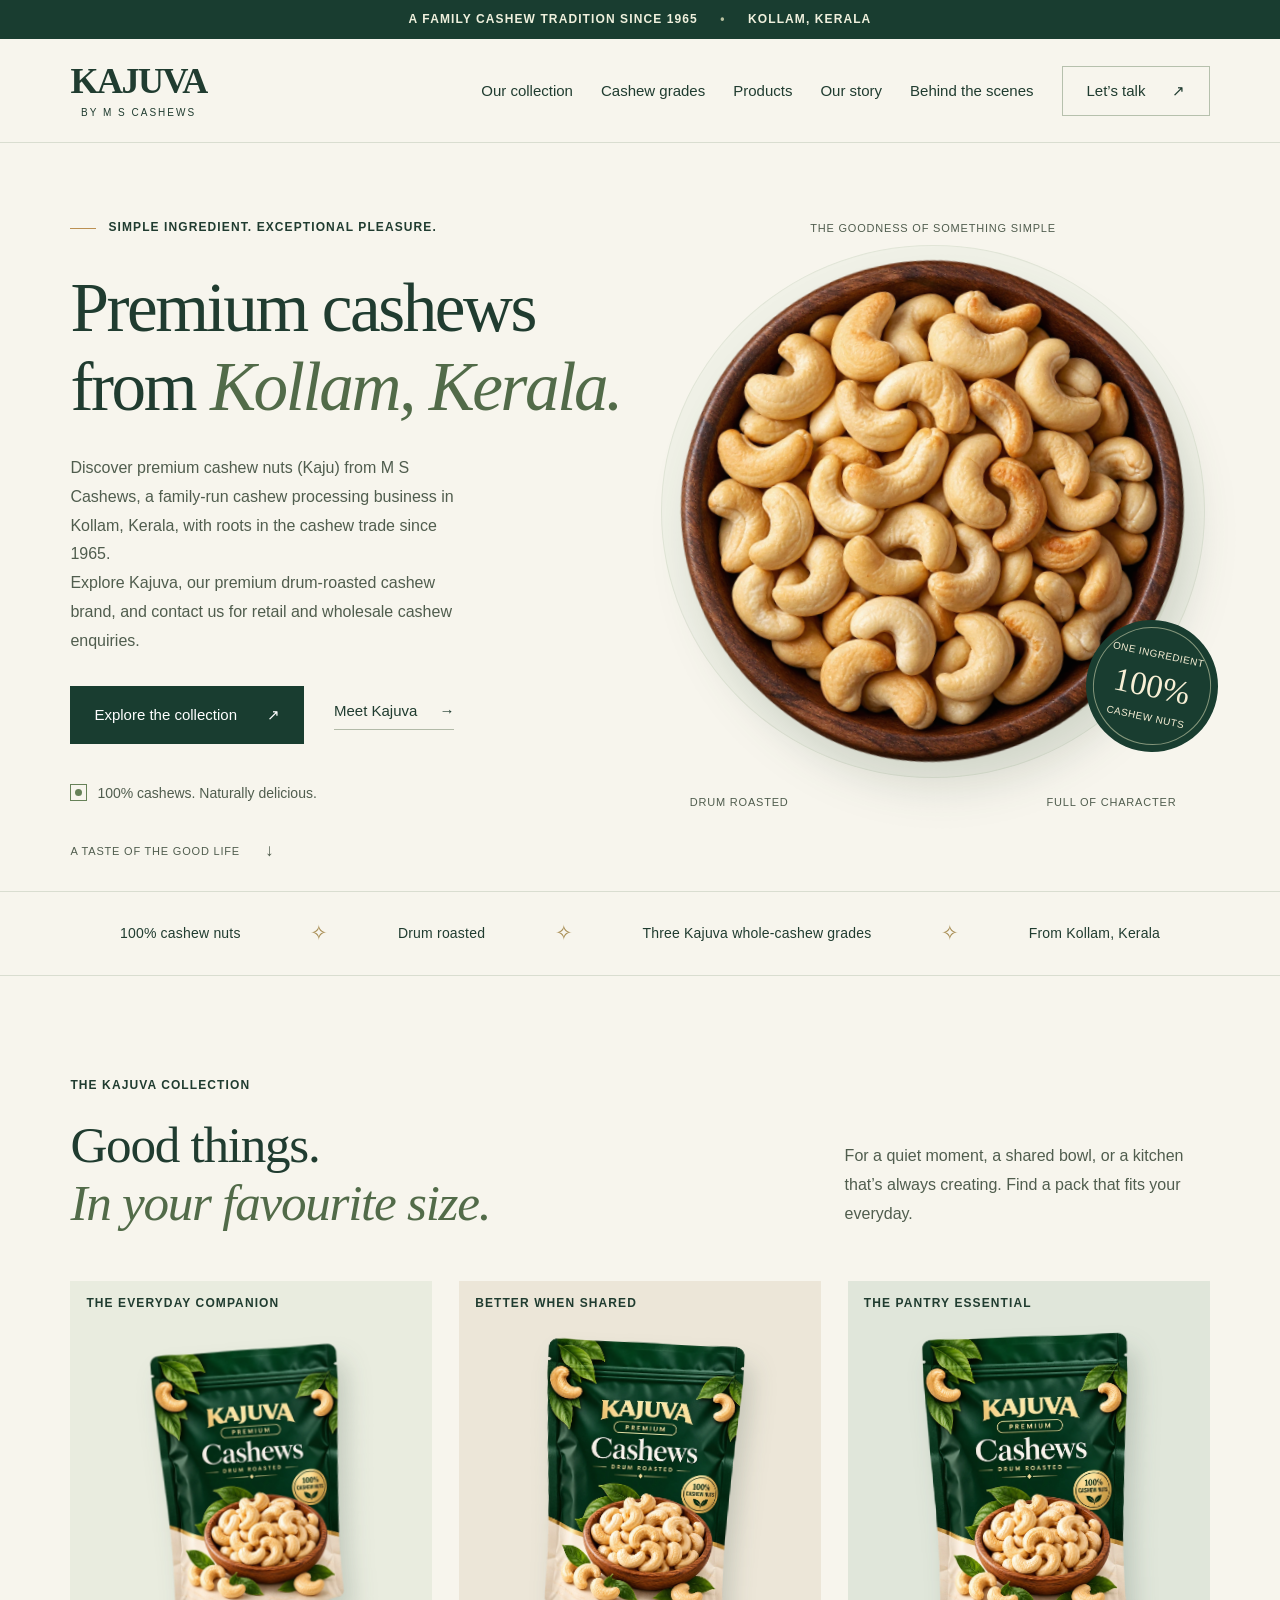
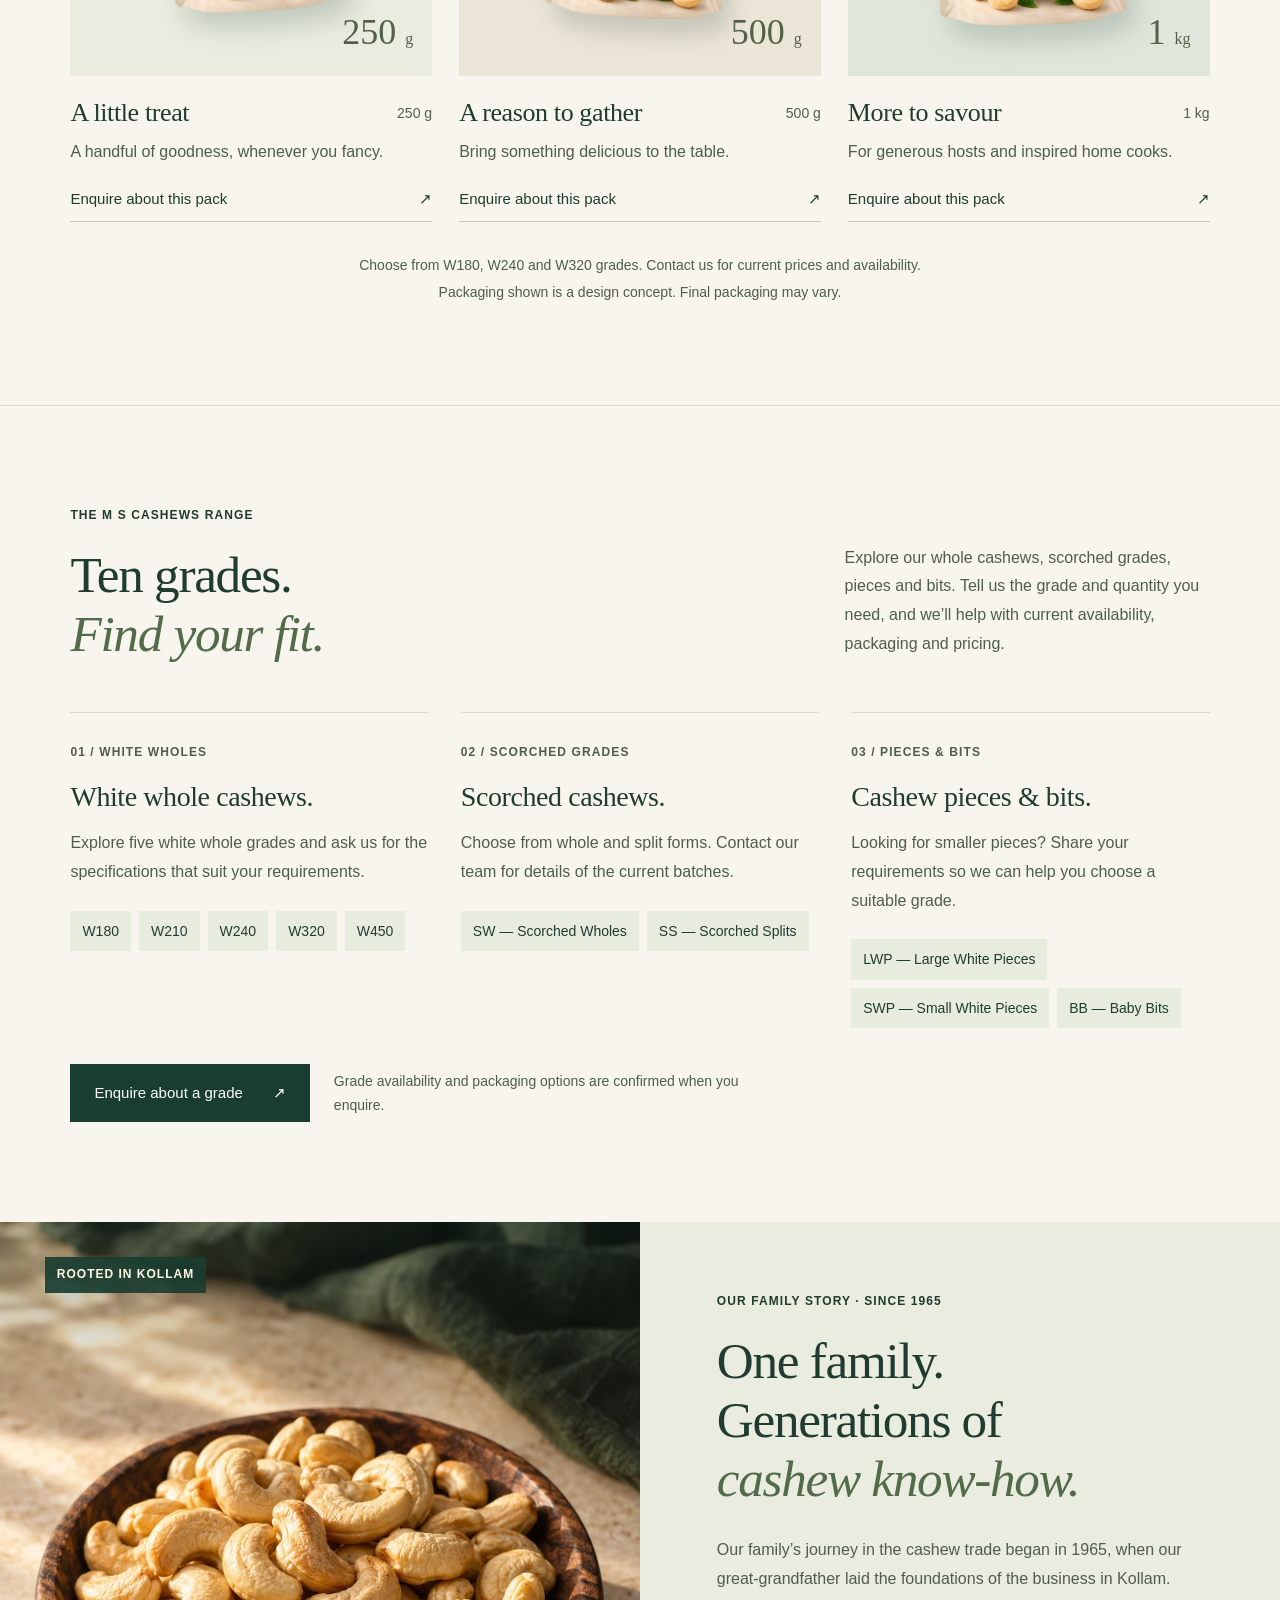
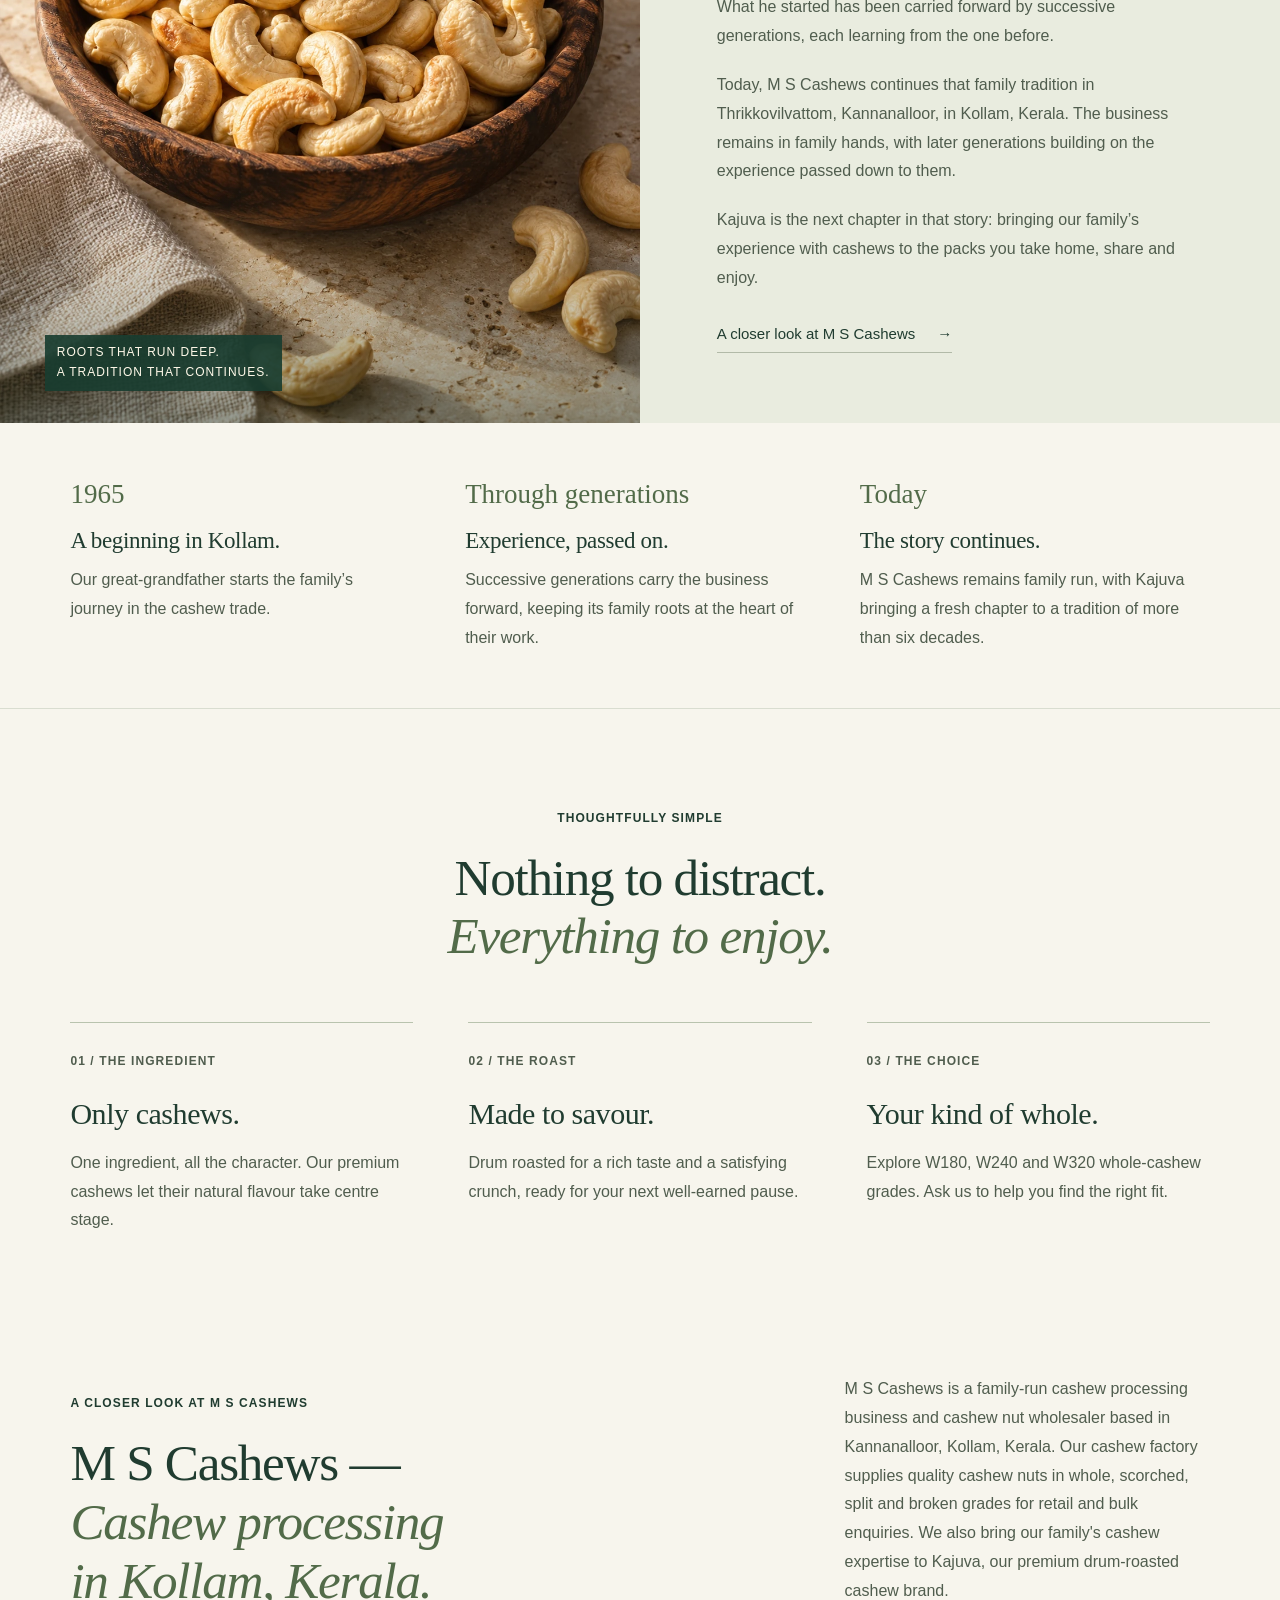
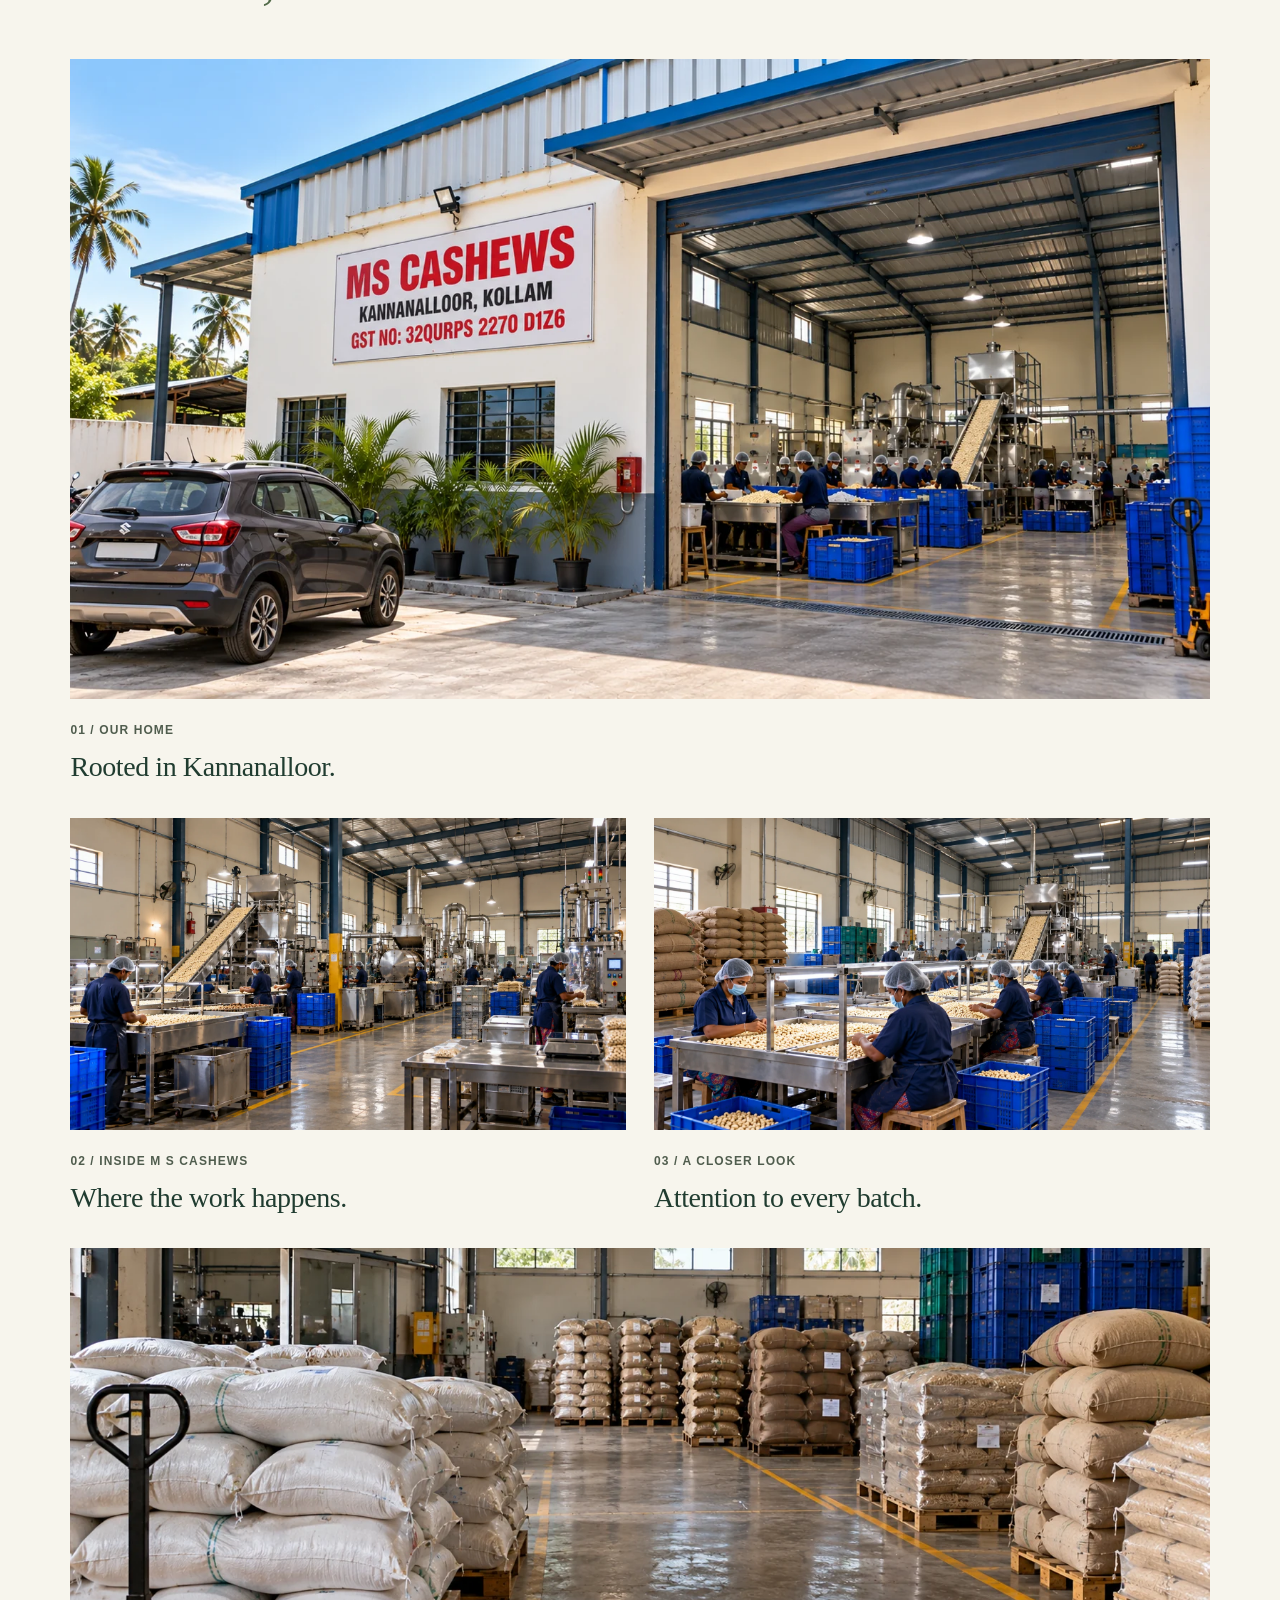
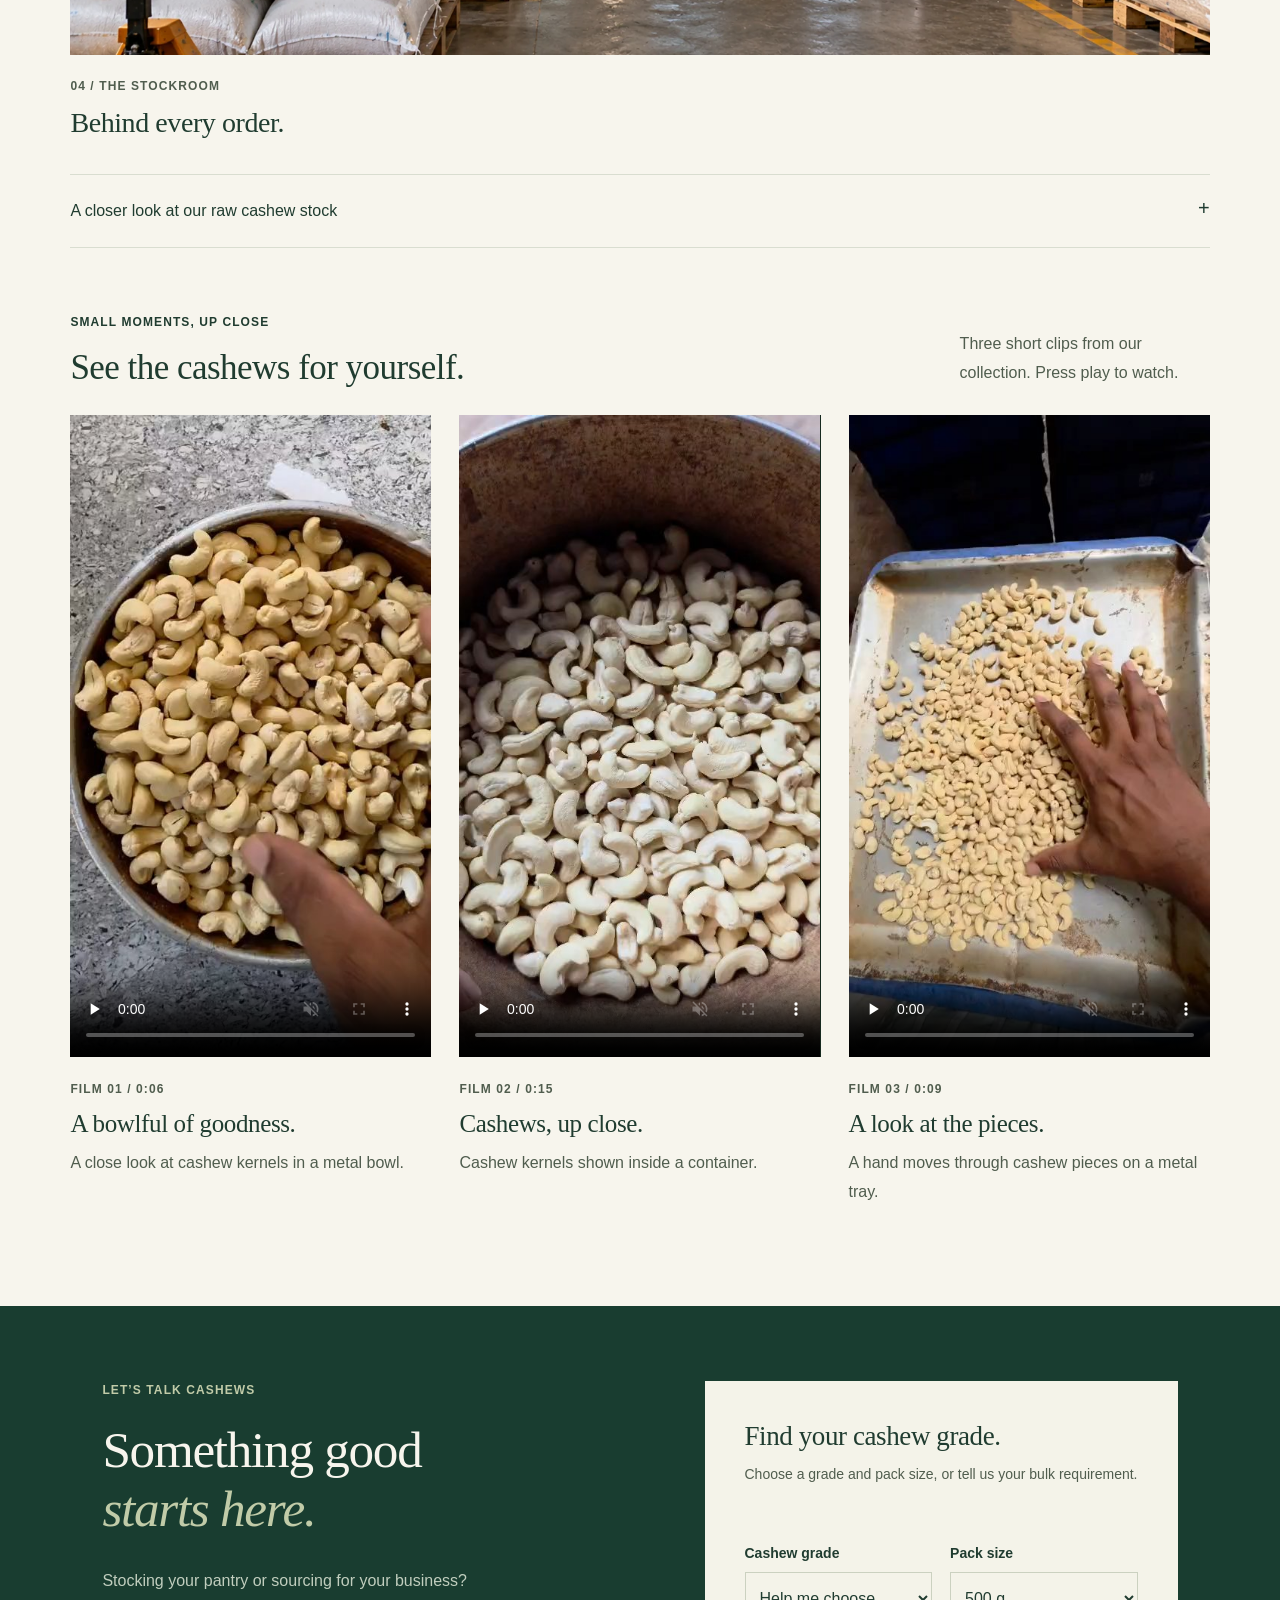
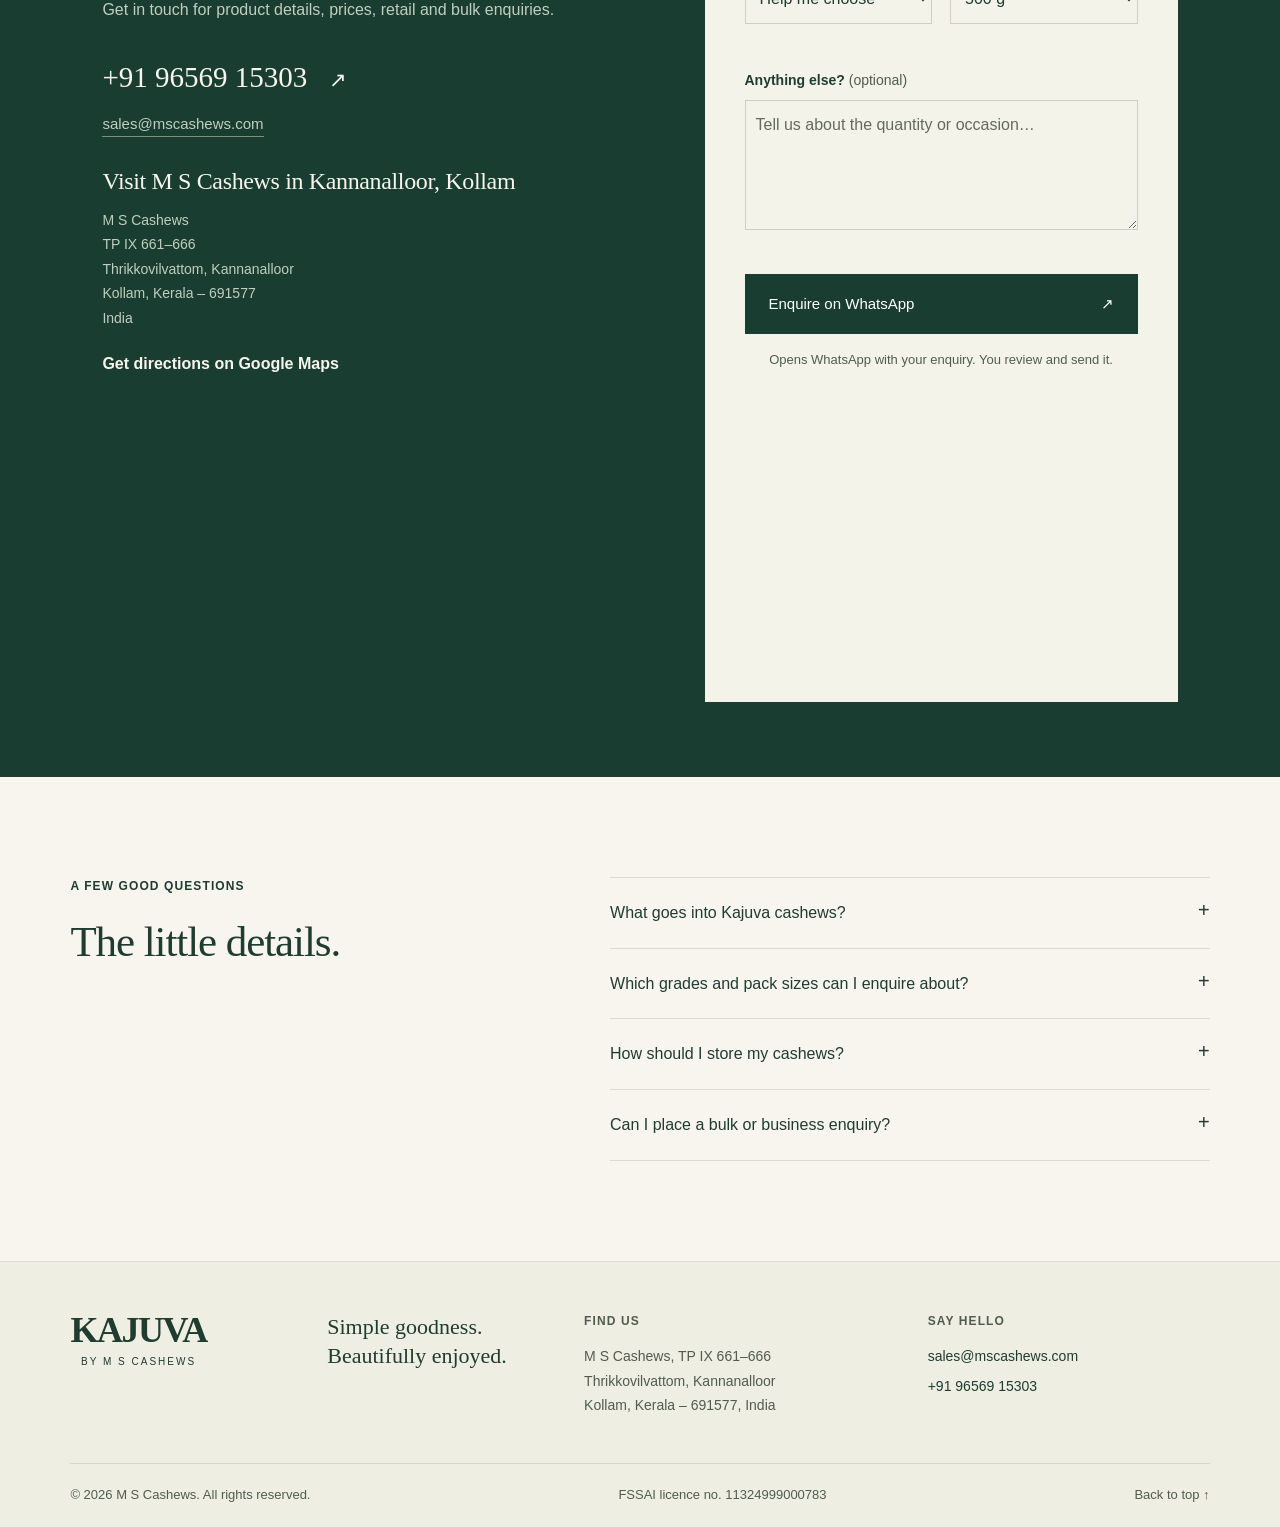
==== commit af86bf13: "Update index.html" ====
--- a/index.html
+++ b/index.html
@@ -146,9 +146,14 @@
     <a class="brand" href="#home" aria-label="Kajuva home">KAJUVA<span>BY M S CASHEWS</span></a>
     <button class="menu-toggle" aria-controls="navigation" aria-expanded="false">Menu <span aria-hidden="true">☰</span></button>
     <nav id="navigation" aria-label="Main navigation">
-      <a href="#collection">Our collection</a><a href="#cashew-grades">Cashew grades</a><a href="#story">Our story</a><a href="#behind-scenes">Behind the scenes</a>
-      <a href="#contact" class="nav-contact">Let’s talk <span aria-hidden="true">↗</span></a>
+      <a href="#collection">Our collection</a>
+      <a href="#cashew-grades">Cashew grades</a>
       <a href="products.html">Products</a>
+      <a href="#story">Our story</a>
+      <a href="#behind-scenes">Behind the scenes</a>
+      <a href="#contact" class="nav-contact">
+        Let’s talk <span aria-hidden="true">↗</span>
+      </a>
     </nav>
   </header>
   <main id="main">
